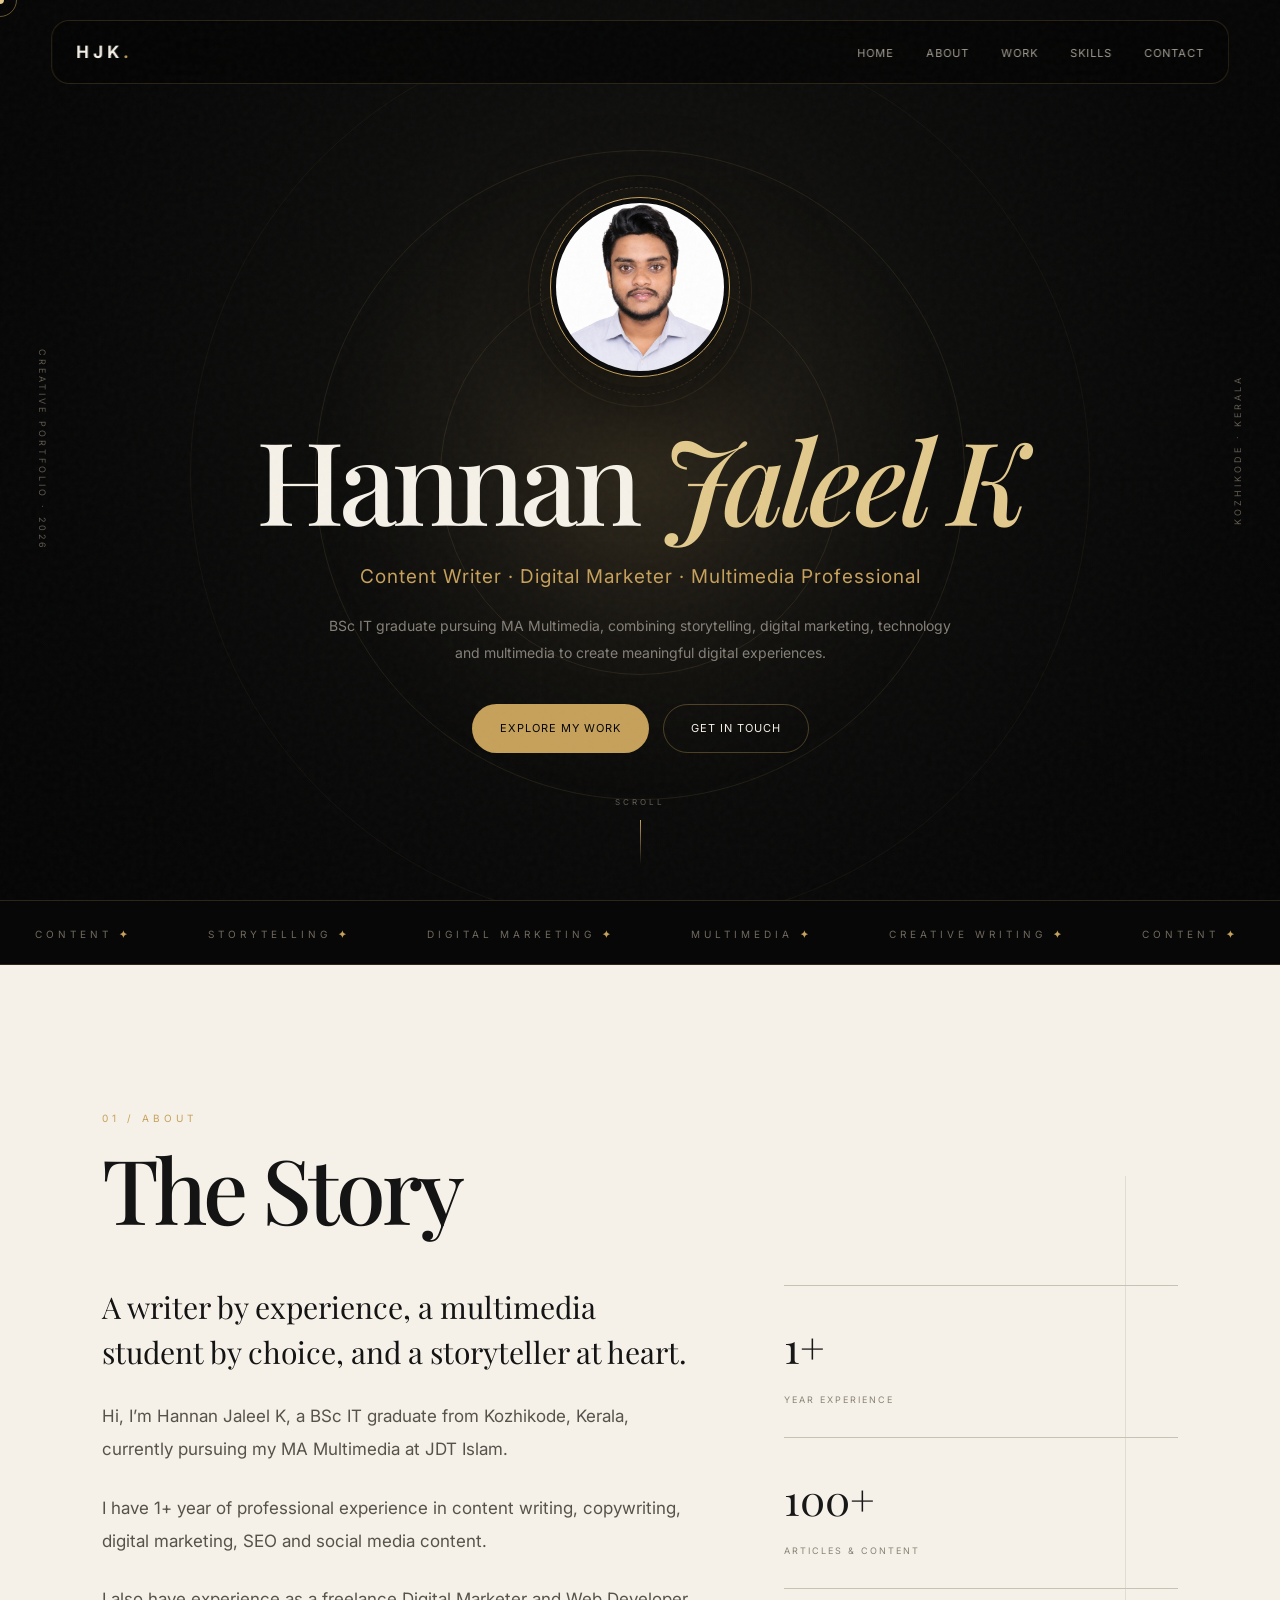
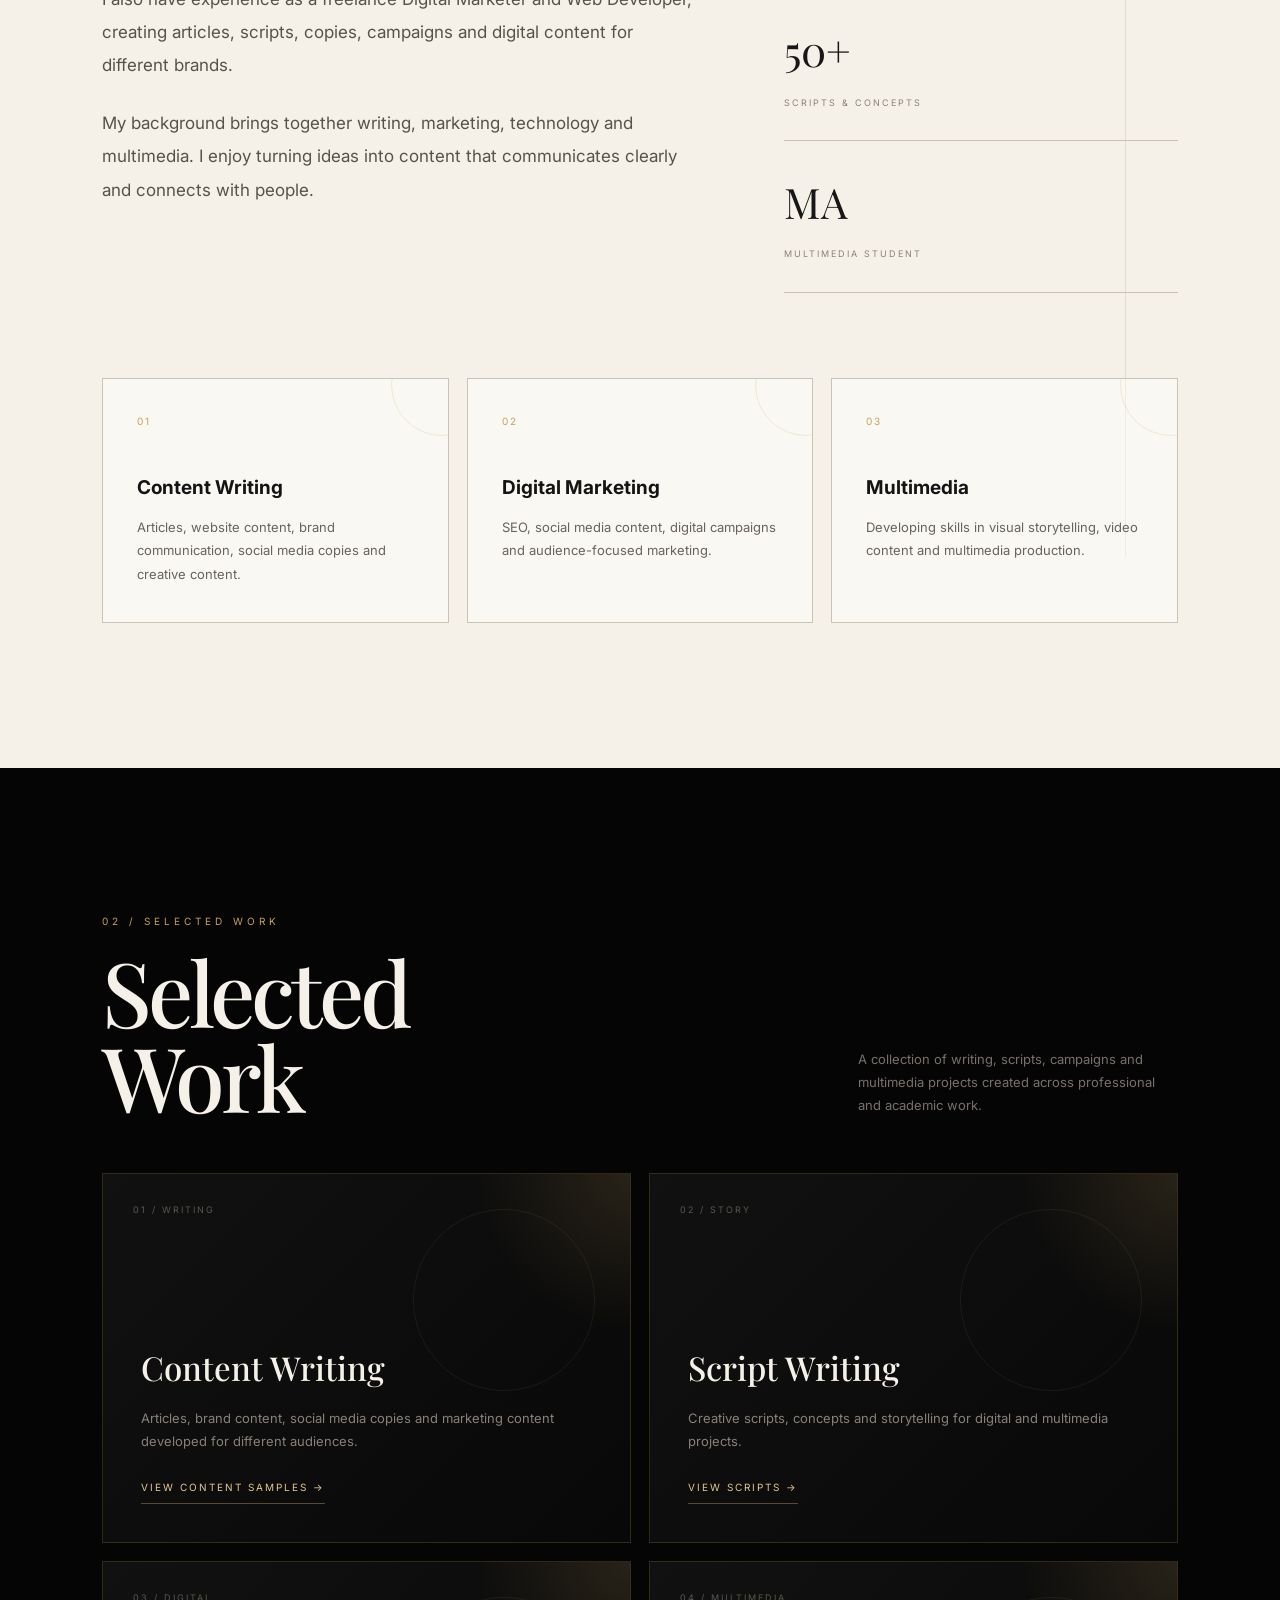
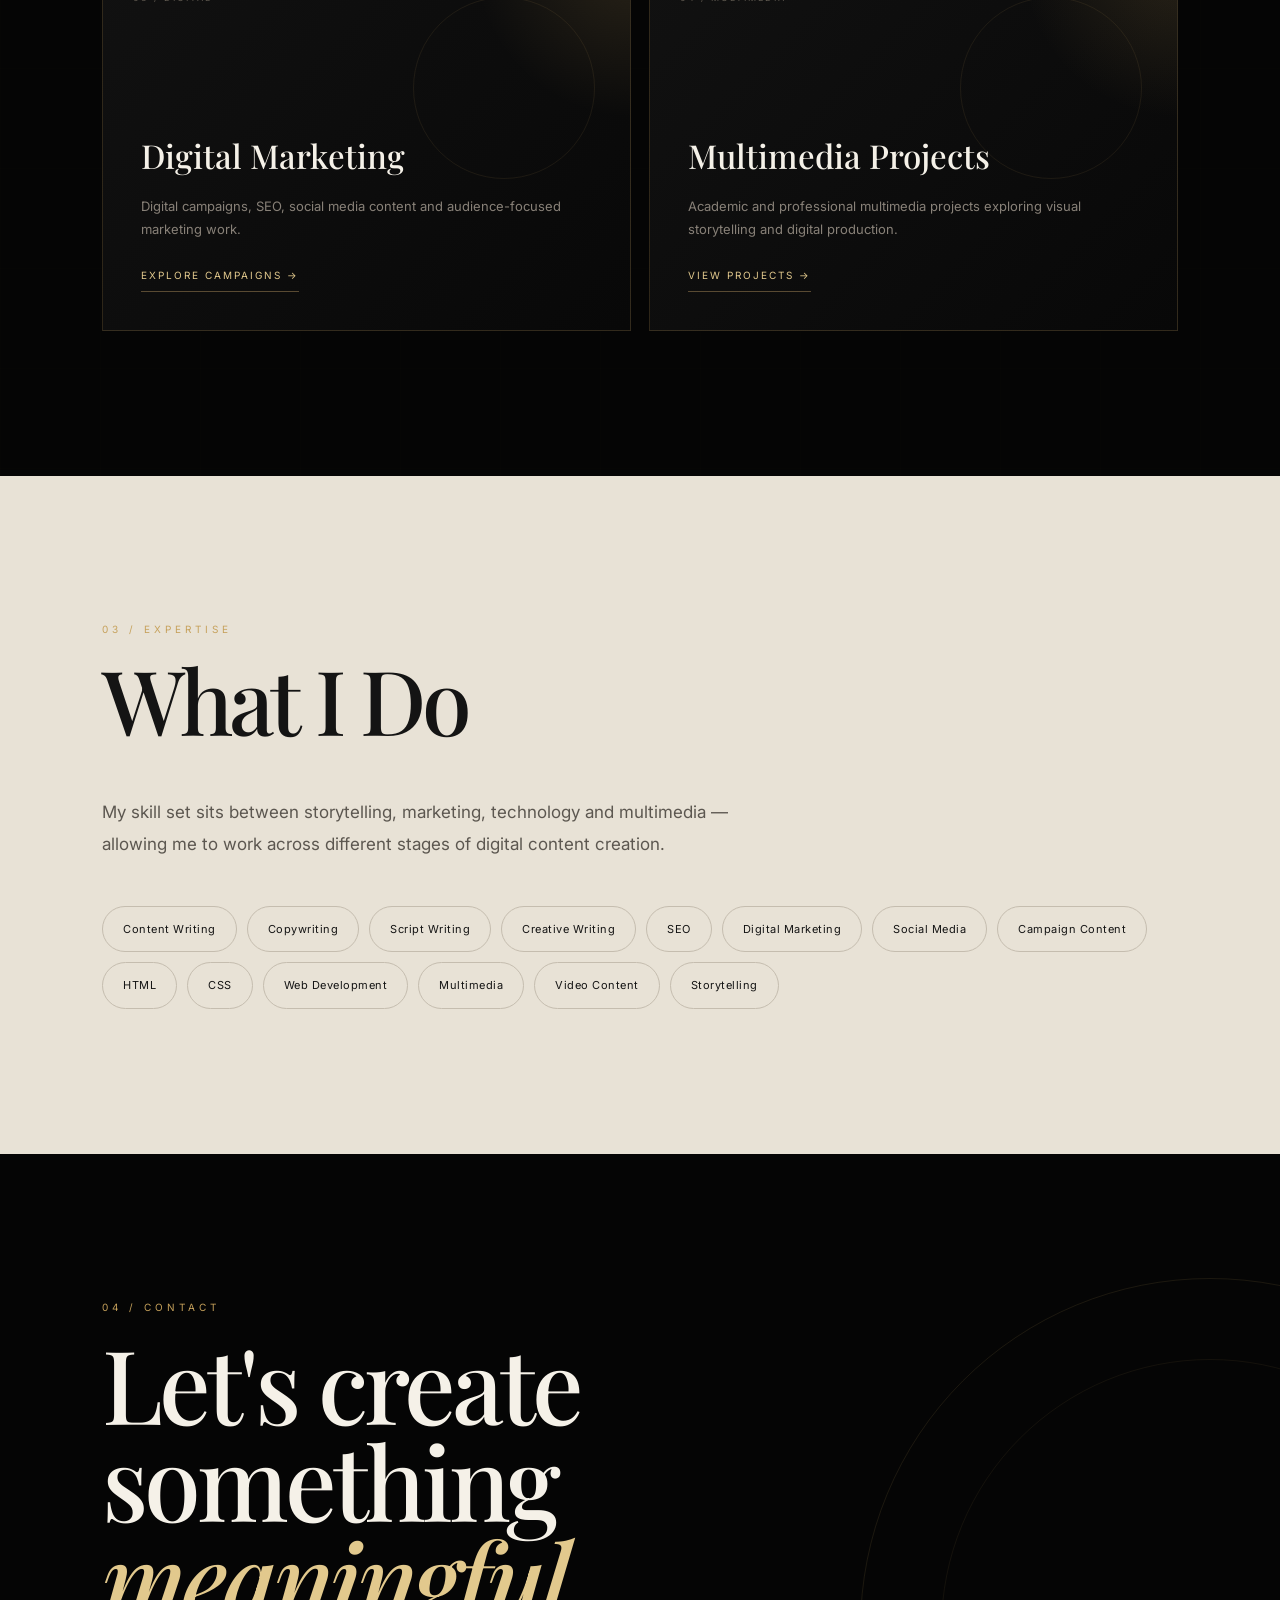
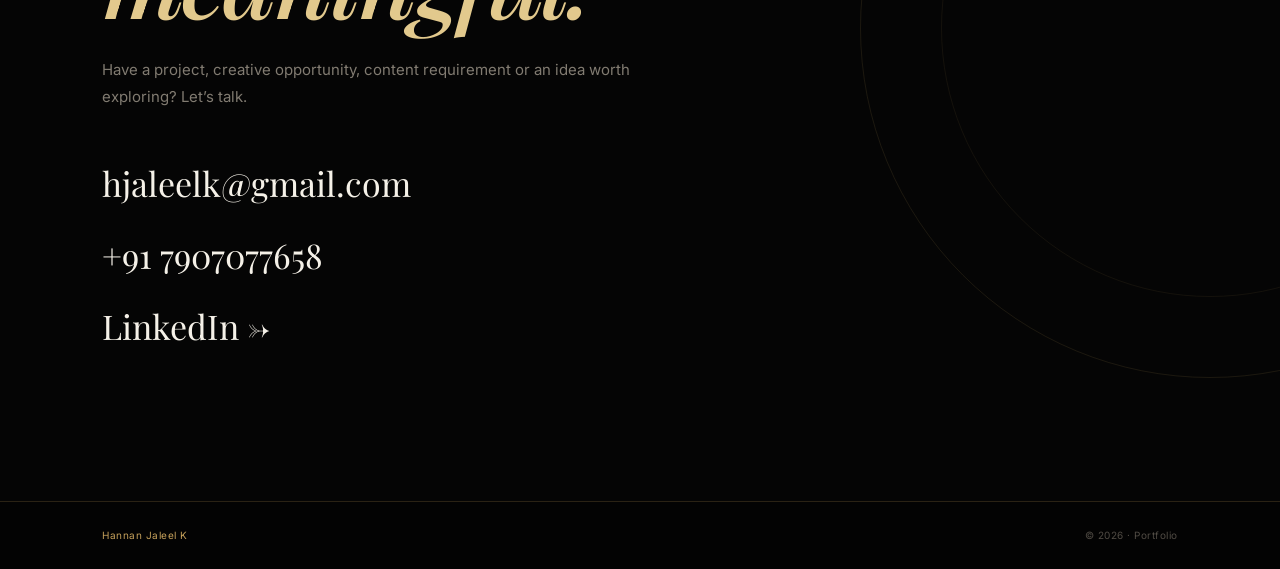
==== index.html.html @ e0fbe1a6 "Initial portfolio website" ====
<!DOCTYPE html>
<html lang="en">

<head>

<meta charset="UTF-8">
<meta name="viewport" content="width=device-width, initial-scale=1.0">

<title>Hannan Jaleel K | Multimedia & Content Professional</title>

<!-- Fonts -->
<link rel="preconnect" href="https://fonts.googleapis.com">
<link rel="preconnect" href="https://fonts.gstatic.com" crossorigin>

<link href="https://fonts.googleapis.com/css2?family=Inter:wght@400;500;600;700&family=Playfair+Display:ital,wght@500;600;700&display=swap" rel="stylesheet">


<style>

/* =========================================================
   DESIGN SYSTEM
========================================================= */

:root {

    --black: #050505;
    --black-2: #090909;
    --black-3: #101010;

    --gold: #C6A15B;
    --gold-light: #E2C98D;
    --gold-dark: #8F713D;

    --ivory: #F5F1E8;
    --ivory-dark: #E8E2D6;

    --text: #D8D3C8;
    --muted: #858078;

    --line: rgba(198,161,91,.20);
    --line-soft: rgba(255,255,255,.08);
}


/* =========================================================
   RESET
========================================================= */

* {

    margin: 0;
    padding: 0;
    box-sizing: border-box;

    scroll-behavior: smooth;
}

html {

    scroll-behavior: smooth;
}

body {

    font-family: "Inter", sans-serif;

    background: var(--black);

    color: var(--ivory);

    overflow-x: hidden;

    line-height: 1.7;
}


/* =========================================================
   SELECTION
========================================================= */

::selection {

    background: var(--gold);

    color: #050505;
}


/* =========================================================
   CUSTOM SCROLLBAR
========================================================= */

::-webkit-scrollbar {

    width: 7px;
}

::-webkit-scrollbar-track {

    background: var(--black);
}

::-webkit-scrollbar-thumb {

    background: var(--gold-dark);

    border-radius: 20px;
}


/* =========================================================
   CINEMATIC GRAIN
========================================================= */

body::after {

    content: "";

    position: fixed;

    inset: 0;

    pointer-events: none;

    z-index: 9998;

    opacity: .028;

    background-image:

    url("data:image/svg+xml,%3Csvg viewBox='0 0 180 180' xmlns='http://www.w3.org/2000/svg'%3E%3Cfilter id='noise'%3E%3CfeTurbulence type='fractalNoise' baseFrequency='.9' numOctaves='4' stitchTiles='stitch'/%3E%3C/filter%3E%3Crect width='100%25' height='100%25' filter='url(%23noise)'/%3E%3C/svg%3E");
}


/* =========================================================
   CUSTOM CURSOR
========================================================= */

.cursor {

    width: 8px;

    height: 8px;

    position: fixed;

    top: 0;

    left: 0;

    border-radius: 50%;

    background: var(--gold-light);

    pointer-events: none;

    z-index: 99999;

    transform: translate(-50%, -50%);

    transition:

        width .25s ease,

        height .25s ease,

        background .25s ease;
}

.cursor-ring {

    width: 34px;

    height: 34px;

    position: fixed;

    top: 0;

    left: 0;

    border: 1px solid rgba(198,161,91,.5);

    border-radius: 50%;

    pointer-events: none;

    z-index: 99998;

    transform: translate(-50%, -50%);

    transition:

        width .3s ease,

        height .3s ease,

        border-color .3s ease;
}


/* =========================================================
   NAVIGATION
========================================================= */

nav {

    position: fixed;

    top: 20px;

    left: 50%;

    transform: translateX(-50%);

    width: min(1180px, 92%);

    height: 64px;

    padding: 0 24px;

    display: flex;

    align-items: center;

    justify-content: space-between;

    background: rgba(5,5,5,.72);

    backdrop-filter: blur(25px);

    border: 1px solid var(--line);

    border-radius: 18px;

    z-index: 1000;

    animation: navReveal 1s cubic-bezier(.16,1,.3,1) both;
}

.logo {

    font-size: 17px;

    font-weight: 700;

    letter-spacing: 4px;

    color: var(--ivory);
}

.logo span {

    color: var(--gold);
}

nav ul {

    display: flex;

    list-style: none;

    gap: 32px;
}

nav a {

    position: relative;

    color: #A39D91;

    text-decoration: none;

    font-size: 11px;

    letter-spacing: 1px;

    text-transform: uppercase;

    transition: .35s ease;
}

nav a::after {

    content: "";

    position: absolute;

    left: 0;

    bottom: -8px;

    width: 0;

    height: 1px;

    background: var(--gold);

    transition: .4s ease;
}

nav a:hover {

    color: var(--ivory);
}

nav a:hover::after {

    width: 100%;
}


/* =========================================================
   HERO
========================================================= */

#home {

    min-height: 100vh;

    position: relative;

    display: flex;

    flex-direction: column;

    align-items: center;

    justify-content: center;

    text-align: center;

    padding: 160px 7% 110px;

    overflow: hidden;

    background:

    radial-gradient(
        circle at 50% 42%,
        #1C1A16 0%,
        #0D0D0C 38%,
        #070707 72%,
        #050505 100%
    );
}


/* =========================================================
   HERO GRID
========================================================= */

.hero-grid {

    position: absolute;

    inset: 0;

    opacity: .12;

    background-image:

        linear-gradient(
            rgba(198,161,91,.12) 1px,
            transparent 1px
        ),

        linear-gradient(
            90deg,
            rgba(198,161,91,.12) 1px,
            transparent 1px
        );

    background-size: 90px 90px;

    mask-image:

        radial-gradient(
            circle at center,
            black 0%,
            transparent 70%
        );

    animation: gridMove 20s linear infinite;
}


/* =========================================================
   HERO GOLD LIGHT
========================================================= */

.hero-light {

    position: absolute;

    width: 650px;

    height: 650px;

    border-radius: 50%;

    background:

        radial-gradient(
            circle,
            rgba(198,161,91,.14),
            rgba(198,161,91,.04) 35%,
            transparent 70%
        );

    filter: blur(20px);

    animation: heroLight 10s ease-in-out infinite alternate;
}


/* =========================================================
   HERO RINGS
========================================================= */

.hero-ring {

    position: absolute;

    border: 1px solid rgba(198,161,91,.12);

    border-radius: 50%;

    pointer-events: none;
}

.hero-ring.one {

    width: 400px;

    height: 400px;

    animation: rotate 30s linear infinite;
}

.hero-ring.two {

    width: 650px;

    height: 650px;

    animation: rotateReverse 45s linear infinite;
}

.hero-ring.three {

    width: 900px;

    height: 900px;

    opacity: .5;

    animation: rotate 60s linear infinite;
}


/* =========================================================
   HERO CORNER TEXT
========================================================= */

.hero-corner {

    position: absolute;

    color: #5F594F;

    font-size: 9px;

    letter-spacing: 3px;

    text-transform: uppercase;

    writing-mode: vertical-rl;
}

.hero-corner.left {

    left: 35px;

    top: 50%;

    transform: translateY(-50%);
}

.hero-corner.right {

    right: 35px;

    top: 50%;

    transform: translateY(-50%) rotate(180deg);
}


/* =========================================================
   PROFILE
========================================================= */

.profile-wrap {

    position: relative;

    z-index: 5;

    animation:

        profileReveal 1.4s

        cubic-bezier(.16,1,.3,1)

        both;
}

.profile-wrap::before {

    content: "";

    position: absolute;

    inset: -22px;

    border: 1px solid rgba(198,161,91,.15);

    border-radius: 50%;

    animation: pulseRing 3s ease-in-out infinite;
}

.profile-wrap::after {

    content: "";

    position: absolute;

    inset: -10px;

    border: 1px dashed rgba(198,161,91,.25);

    border-radius: 50%;

    animation: rotate 18s linear infinite;
}

.profile-pic {

    width: 180px;

    height: 180px;

    object-fit: cover;

    border-radius: 50%;

    padding: 5px;

    border: 1px solid var(--gold);

    background: #0B0B0B;

    box-shadow:

        0 0 0 10px rgba(198,161,91,.025),

        0 30px 100px rgba(0,0,0,.8);

    position: relative;

    z-index: 2;

    transition: .5s ease;
}

.profile-pic:hover {

    transform: scale(1.04);

    box-shadow:

        0 0 0 18px rgba(198,161,91,.035),

        0 35px 110px rgba(0,0,0,.9);
}


/* =========================================================
   HERO CONTENT
========================================================= */

.hero-content {

    position: relative;

    z-index: 5;
}

#home h1 {

    margin-top: 42px;

    font-family: "Playfair Display", serif;

    font-size: clamp(55px, 9vw, 125px);

    font-weight: 500;

    line-height: .9;

    letter-spacing: -5px;

    animation:

        fadeUp 1.2s

        cubic-bezier(.16,1,.3,1)

        .2s

        both;
}

#home h1 em {

    font-style: italic;

    color: var(--gold-light);
}

.hero-title {

    margin-top: 30px;

    color: var(--gold);

    font-size: clamp(14px,2vw,19px);

    letter-spacing: 1px;

    animation:

        fadeUp 1.1s ease .45s both;
}

.hero-description {

    max-width: 650px;

    margin: 20px auto 0;

    color: var(--muted);

    font-size: 14px;

    line-height: 1.9;

    animation:

        fadeUp 1.1s ease .65s both;
}


/* =========================================================
   BUTTONS
========================================================= */

.buttons {

    display: flex;

    justify-content: center;

    gap: 14px;

    margin-top: 38px;

    animation:

        fadeUp 1.1s ease .85s both;
}

.btn {

    position: relative;

    padding: 14px 27px;

    border-radius: 50px;

    border: 1px solid rgba(198,161,91,.35);

    color: var(--ivory);

    text-decoration: none;

    font-size: 11px;

    letter-spacing: 1px;

    text-transform: uppercase;

    overflow: hidden;

    transition: .4s ease;
}

.btn span {

    position: relative;

    z-index: 2;
}

.btn::before {

    content: "";

    position: absolute;

    inset: 0;

    background: var(--gold);

    transform: translateY(105%);

    transition: .45s cubic-bezier(.16,1,.3,1);
}

.btn:hover::before {

    transform: translateY(0);
}

.btn:hover {

    color: #050505;

    transform: translateY(-5px);

    border-color: var(--gold);
}

.btn.primary {

    background: var(--gold);

    color: #050505;
}

.btn.primary::before {

    background: var(--ivory);
}

.btn.primary:hover {

    color: #050505;
}


/* =========================================================
   SCROLL INDICATOR
========================================================= */

.scroll-indicator {

    position: absolute;

    bottom: 35px;

    left: 50%;

    transform: translateX(-50%);

    display: flex;

    flex-direction: column;

    align-items: center;

    gap: 10px;

    color: #625D54;

    font-size: 8px;

    letter-spacing: 3px;

    text-transform: uppercase;

    z-index: 5;
}

.scroll-line {

    width: 1px;

    height: 45px;

    background:

        linear-gradient(
            to bottom,
            var(--gold),
            transparent
        );

    animation: scrollLine 2s ease-in-out infinite;
}


/* =========================================================
   MARQUEE
========================================================= */

.marquee {

    overflow: hidden;

    white-space: nowrap;

    padding: 18px 0;

    background: #070707;

    border-top: 1px solid var(--line);

    border-bottom: 1px solid var(--line);
}

.marquee-track {

    display: inline-block;

    animation: marquee 28s linear infinite;
}

.marquee span {

    margin: 0 35px;

    color: #70695E;

    font-size: 10px;

    letter-spacing: 4px;

    text-transform: uppercase;
}

.marquee strong {

    color: var(--gold);
}


/* =========================================================
   GENERAL SECTIONS
========================================================= */

section {

    padding: 145px 8%;
}

.section-label {

    margin-bottom: 18px;

    color: var(--gold);

    font-size: 10px;

    letter-spacing: 4px;

    text-transform: uppercase;
}

h2 {

    font-family: "Playfair Display", serif;

    font-size: clamp(50px,7vw,90px);

    font-weight: 500;

    line-height: .95;

    letter-spacing: -4px;

    margin-bottom: 55px;
}


/* =========================================================
   ABOUT
========================================================= */

#about {

    position: relative;

    background: var(--ivory);

    color: #141414;

    overflow: hidden;
}


/* decorative line */

#about::before {

    content: "";

    position: absolute;

    width: 1px;

    height: 70%;

    right: 12%;

    top: 15%;

    background: #D0C8BA;

    opacity: .5;
}

.about-layout {

    max-width: 1150px;

    display: grid;

    grid-template-columns: 1.2fr .8fr;

    gap: 90px;
}

.about-content {

    max-width: 760px;
}

.about-content p {

    font-size: 17px;

    line-height: 1.95;

    color: #57524B;

    margin-bottom: 25px;
}

.about-intro {

    font-family: "Playfair Display", serif;

    font-size: 30px !important;

    line-height: 1.5 !important;

    color: #141414 !important;
}


/* =========================================================
   STATS
========================================================= */

.stats {

    border-top: 1px solid #C9C1B4;
}

.stat {

    padding: 26px 0;

    border-bottom: 1px solid #C9C1B4;

    transition: .4s ease;
}

.stat:hover {

    padding-left: 12px;
}

.stat-number {

    display: block;

    font-family: "Playfair Display", serif;

    font-size: 42px;

    color: #171717;
}

.stat-label {

    color: #8A8276;

    font-size: 9px;

    letter-spacing: 2px;

    text-transform: uppercase;
}


/* =========================================================
   EXPERIENCE
========================================================= */

.experience {

    max-width: 1150px;

    display: grid;

    grid-template-columns: repeat(3,1fr);

    gap: 18px;

    margin-top: 85px;
}

.experience-card {

    position: relative;

    padding: 34px;

    min-height: 245px;

    border: 1px solid #CBC3B6;

    background: rgba(255,255,255,.45);

    overflow: hidden;

    transition:

        transform .6s cubic-bezier(.16,1,.3,1),

        box-shadow .5s ease;
}

.experience-card::before {

    content: "";

    position: absolute;

    width: 100px;

    height: 100px;

    border-radius: 50%;

    border: 1px solid rgba(198,161,91,.2);

    right: -45px;

    top: -45px;

    transition: .7s ease;
}

.experience-card:hover::before {

    transform: scale(2);
}

.experience-card:hover {

    transform: translateY(-12px);

    background: #FFFFFF;

    box-shadow: 0 30px 70px rgba(0,0,0,.10);
}

.experience-card span {

    display: block;

    margin-bottom: 42px;

    color: var(--gold);

    font-size: 10px;

    letter-spacing: 2px;
}

.experience-card h3 {

    margin-bottom: 12px;

    font-size: 19px;
}

.experience-card p {

    color: #69635B;

    font-size: 13px;

    line-height: 1.8;
}


/* =========================================================
   WORK
========================================================= */

#work {

    background: var(--black);

    position: relative;

    overflow: hidden;
}


/* WORK BACKGROUND GRID */

#work::before {

    content: "";

    position: absolute;

    inset: 0;

    opacity: .08;

    background-image:

        linear-gradient(
            rgba(198,161,91,.1) 1px,
            transparent 1px
        ),

        linear-gradient(
            90deg,
            rgba(198,161,91,.1) 1px,
            transparent 1px
        );

    background-size: 100px 100px;

    pointer-events: none;
}

.work-header {

    max-width: 1150px;

    display: flex;

    justify-content: space-between;

    align-items: end;

    position: relative;
}

.work-note {

    max-width: 320px;

    margin-bottom: 55px;

    color: #777169;

    font-size: 13px;

    line-height: 1.8;
}

.work-grid {

    max-width: 1150px;

    display: grid;

    grid-template-columns: repeat(2,1fr);

    gap: 18px;

    position: relative;
}


/* =========================================================
   WORK CARD
========================================================= */

.work-card {

    position: relative;

    min-height: 370px;

    padding: 38px;

    display: flex;

    flex-direction: column;

    justify-content: flex-end;

    overflow: hidden;

    border: 1px solid var(--line);

    background:

        linear-gradient(
            135deg,
            #111111,
            #080808
        );

    transition:

        transform .6s cubic-bezier(.16,1,.3,1),

        border-color .4s ease;
}


/* CARD LIGHT */

.work-card::before {

    content: "";

    position: absolute;

    width: 350px;

    height: 350px;

    top: -180px;

    right: -180px;

    border-radius: 50%;

    background:

        radial-gradient(
            circle,
            rgba(198,161,91,.16),
            transparent 65%
        );

    transition: .8s ease;
}


/* CARD RING */

.work-card::after {

    content: "";

    position: absolute;

    width: 180px;

    height: 180px;

    top: 35px;

    right: 35px;

    border-radius: 50%;

    border: 1px solid rgba(198,161,91,.10);

    transition: .8s ease;
}

.work-card:hover::before {

    transform: scale(1.5);
}

.work-card:hover::after {

    transform: scale(1.4);

    border-color: rgba(198,161,91,.3);
}

.work-card:hover {

    transform: translateY(-12px);

    border-color: rgba(198,161,91,.5);
}

.work-number {

    position: absolute;

    top: 28px;

    left: 30px;

    color: #5D574E;

    font-size: 9px;

    letter-spacing: 2px;
}

.work-card h3 {

    position: relative;

    z-index: 3;

    font-family: "Playfair Display", serif;

    font-size: 33px;

    font-weight: 500;

    margin-bottom: 12px;
}

.work-card p {

    position: relative;

    z-index: 3;

    max-width: 450px;

    color: #888178;

    font-size: 13px;

    line-height: 1.8;

    margin-bottom: 25px;
}

.work-card a {

    position: relative;

    z-index: 3;

    width: fit-content;

    color: var(--gold-light);

    text-decoration: none;

    font-size: 10px;

    letter-spacing: 2px;

    text-transform: uppercase;

    padding-bottom: 7px;

    border-bottom: 1px solid #594A32;

    transition: .35s ease;
}

.work-card a:hover {

    color: white;

    padding-left: 8px;

    border-color: var(--gold);
}


/* =========================================================
   SKILLS
========================================================= */

#skills {

    background: var(--ivory-dark);

    color: #141414;
}

.skills-wrapper {

    max-width: 1100px;
}

.skills-intro {

    max-width: 680px;

    color: #5C5750;

    font-size: 17px;

    line-height: 1.9;

    margin-bottom: 45px;
}

.skills-container {

    display: flex;

    flex-wrap: wrap;

    gap: 10px;
}

.skill {

    padding: 13px 20px;

    border: 1px solid #C5BDAF;

    border-radius: 50px;

    font-size: 11px;

    letter-spacing: .5px;

    transition:

        transform .35s ease,

        background .35s ease,

        color .35s ease;
}

.skill:hover {

    background: #151515;

    color: var(--gold-light);

    border-color: #151515;

    transform: translateY(-5px);
}


/* =========================================================
   CONTACT
========================================================= */

#contact {

    min-height: 90vh;

    display: flex;

    align-items: center;

    position: relative;

    overflow: hidden;

    background: var(--black);
}


/* GIANT RING */

.contact-ring {

    position: absolute;

    width: 700px;

    height: 700px;

    right: -280px;

    top: 50%;

    transform: translateY(-50%);

    border: 1px solid rgba(198,161,91,.12);

    border-radius: 50%;

    animation: rotate 35s linear infinite;
}

.contact-ring::before {

    content: "";

    position: absolute;

    inset: 80px;

    border: 1px solid rgba(198,161,91,.08);

    border-radius: 50%;
}

.contact-content {

    position: relative;

    z-index: 3;

    max-width: 1100px;
}

.contact-heading {

    max-width: 950px;
}

.contact-heading h2 {

    font-size: clamp(55px,8vw,110px);

    margin-bottom: 30px;
}

.contact-heading em {

    color: var(--gold-light);

    font-style: italic;
}

.contact-text {

    max-width: 600px;

    color: #817B71;

    font-size: 15px;

    line-height: 1.8;

    margin-bottom: 45px;
}

.contact-links {

    display: flex;

    flex-direction: column;

    gap: 14px;
}

.contact-links a {

    width: fit-content;

    color: var(--ivory);

    text-decoration: none;

    font-family: "Playfair Display", serif;

    font-size: clamp(23px,3vw,34px);

    transition: .4s ease;
}

.contact-links a:hover {

    color: var(--gold);

    transform: translateX(12px);
}


/* =========================================================
   FOOTER
========================================================= */

footer {

    padding: 25px 8%;

    display: flex;

    justify-content: space-between;

    background: #030303;

    border-top: 1px solid var(--line);

    color: #514C45;

    font-size: 10px;

    letter-spacing: .5px;
}

.footer-name {

    color: var(--gold);
}


/* =========================================================
   SCROLL REVEAL
========================================================= */

.reveal {

    opacity: 0;

    transform: translateY(55px);

    transition:

        opacity 1s ease,

        transform 1s cubic-bezier(.16,1,.3,1);
}

.reveal.active {

    opacity: 1;

    transform: translateY(0);
}


/* =========================================================
   ANIMATION DELAYS
========================================================= */

.experience-card:nth-child(2) {

    transition-delay: .1s;
}

.experience-card:nth-child(3) {

    transition-delay: .2s;
}

.work-card:nth-child(2) {

    transition-delay: .1s;
}

.work-card:nth-child(3) {

    transition-delay: .2s;
}

.work-card:nth-child(4) {

    transition-delay: .3s;
}


/* =========================================================
   KEYFRAMES
========================================================= */

@keyframes fadeUp {

    from {

        opacity: 0;

        transform: translateY(50px);
    }

    to {

        opacity: 1;

        transform: translateY(0);
    }
}


@keyframes profileReveal {

    from {

        opacity: 0;

        transform: scale(.55) rotate(-10deg);
    }

    to {

        opacity: 1;

        transform: scale(1) rotate(0);
    }
}


@keyframes navReveal {

    from {

        opacity: 0;

        transform: translate(-50%,-35px);
    }

    to {

        opacity: 1;

        transform: translate(-50%,0);
    }
}


@keyframes heroLight {

    0% {

        transform: translate(-100px,-40px) scale(.8);
    }

    100% {

        transform: translate(100px,50px) scale(1.15);
    }
}


@keyframes float {

    0%,100% {

        transform: translateY(0);
    }

    50% {

        transform: translateY(-30px);
    }
}


@keyframes rotate {

    from {

        transform: rotate(0deg);
    }

    to {

        transform: rotate(360deg);
    }
}


@keyframes rotateReverse {

    from {

        transform: rotate(360deg);
    }

    to {

        transform: rotate(0deg);
    }
}


@keyframes pulseRing {

    0%,100% {

        transform: scale(1);

        opacity: .5;
    }

    50% {

        transform: scale(1.08);

        opacity: 1;
    }
}


@keyframes gridMove {

    from {

        transform: translate(0,0);
    }

    to {

        transform: translate(90px,90px);
    }
}


@keyframes scrollLine {

    0% {

        transform: scaleY(0);

        transform-origin: top;
    }

    50% {

        transform: scaleY(1);

        transform-origin: top;
    }

    51% {

        transform-origin: bottom;
    }

    100% {

        transform: scaleY(0);

        transform-origin: bottom;
    }
}


@keyframes marquee {

    from {

        transform: translateX(0);
    }

    to {

        transform: translateX(-50%);
    }
}


/* =========================================================
   MOBILE
========================================================= */

@media (max-width: 800px) {

    nav {

        top: 10px;

        width: 94%;

        height: 58px;

        padding: 0 15px;

        border-radius: 14px;
    }

    nav ul {

        gap: 12px;
    }

    nav a {

        font-size: 8px;

        letter-spacing: .5px;
    }

    .logo {

        font-size: 13px;

        letter-spacing: 2px;
    }


    section {

        padding: 105px 6%;
    }


    #home {

        padding: 140px 6% 110px;
    }


    .profile-pic {

        width: 145px;

        height: 145px;
    }


    .hero-ring.one {

        width: 280px;

        height: 280px;
    }

    .hero-ring.two {

        width: 450px;

        height: 450px;
    }

    .hero-ring.three {

        width: 620px;

        height: 620px;
    }


    #home h1 {

        font-size: clamp(48px,14vw,76px);

        letter-spacing: -3px;
    }


    .hero-title {

        font-size: 13px;
    }


    .hero-description {

        font-size: 13px;
    }


    .buttons {

        flex-direction: column;

        width: 100%;

        max-width: 280px;
    }


    .btn {

        text-align: center;
    }


    .hero-corner {

        display: none;
    }


    .about-layout {

        grid-template-columns: 1fr;

        gap: 55px;
    }


    .about-intro {

        font-size: 25px !important;
    }


    .about-content p {

        font-size: 15px;
    }


    #about::before {

        display: none;
    }


    .experience {

        grid-template-columns: 1fr;

        margin-top: 60px;
    }


    .work-header {

        display: block;
    }


    .work-note {

        margin-top: -25px;

        margin-bottom: 45px;
    }


    .work-grid {

        grid-template-columns: 1fr;
    }


    .work-card {

        min-height: 310px;
    }


    .contact-heading h2 {

        font-size: 55px;
    }


    .contact-ring {

        width: 500px;

        height: 500px;

        right: -300px;
    }


    footer {

        flex-direction: column;

        gap: 8px;

        text-align: center;
    }


    .cursor,
    .cursor-ring {

        display: none;
    }

}


/* =========================================================
   REDUCED MOTION
========================================================= */

@media (prefers-reduced-motion: reduce) {

    *,
    *::before,
    *::after {

        animation-duration: .01ms !important;

        animation-iteration-count: 1 !important;

        transition-duration: .01ms !important;

        scroll-behavior: auto !important;
    }

}

</style>

</head>


<body>


<!-- =====================================================
     CUSTOM CURSOR
===================================================== -->

<div class="cursor"></div>
<div class="cursor-ring"></div>


<!-- =====================================================
     NAVIGATION
===================================================== -->

<nav>

    <div class="logo">
        HJK<span>.</span>
    </div>

    <ul>

        <li>
            <a href="#home">Home</a>
        </li>

        <li>
            <a href="#about">About</a>
        </li>

        <li>
            <a href="#work">Work</a>
        </li>

        <li>
            <a href="#skills">Skills</a>
        </li>

        <li>
            <a href="#contact">Contact</a>
        </li>

    </ul>

</nav>


<!-- =====================================================
     HERO
===================================================== -->

<section id="home">


    <div class="hero-grid"></div>

    <div class="hero-light"></div>


    <div class="hero-ring one"></div>

    <div class="hero-ring two"></div>

    <div class="hero-ring three"></div>


    <div class="hero-corner left">
        Creative Portfolio · 2026
    </div>

    <div class="hero-corner right">
        Kozhikode · Kerala
    </div>


    <div class="profile-wrap">

        <img
            src="Profile pic.jpeg"
            alt="Hannan Jaleel K"
            class="profile-pic"
        >

    </div>


    <div class="hero-content">

        <h1>
            Hannan <em>Jaleel K</em>
        </h1>


        <p class="hero-title">

            Content Writer · Digital Marketer · Multimedia Professional

        </p>


        <p class="hero-description">

            BSc IT graduate pursuing MA Multimedia, combining storytelling,
            digital marketing, technology and multimedia to create
            meaningful digital experiences.

        </p>


        <div class="buttons">

            <a href="#work" class="btn primary">

                <span>
                    Explore My Work
                </span>

            </a>


            <a href="#contact" class="btn">

                <span>
                    Get In Touch
                </span>

            </a>

        </div>

    </div>


    <div class="scroll-indicator">

        Scroll

        <div class="scroll-line"></div>

    </div>

</section>


<!-- =====================================================
     MARQUEE
===================================================== -->

<div class="marquee">

    <div class="marquee-track">

        <span>
            Content <strong>✦</strong>
        </span>

        <span>
            Storytelling <strong>✦</strong>
        </span>

        <span>
            Digital Marketing <strong>✦</strong>
        </span>

        <span>
            Multimedia <strong>✦</strong>
        </span>

        <span>
            Creative Writing <strong>✦</strong>
        </span>

        <span>
            Content <strong>✦</strong>
        </span>

        <span>
            Storytelling <strong>✦</strong>
        </span>

        <span>
            Digital Marketing <strong>✦</strong>
        </span>

        <span>
            Multimedia <strong>✦</strong>
        </span>

    </div>

</div>


<!-- =====================================================
     ABOUT
===================================================== -->

<section id="about">

    <div class="section-label reveal">
        01 / About
    </div>


    <h2 class="reveal">
        The Story
    </h2>


    <div class="about-layout">


        <div class="about-content">


            <p class="about-intro reveal">

                A writer by experience,
                a multimedia student by choice,
                and a storyteller at heart.

            </p>


            <p class="reveal">

                Hi, I’m Hannan Jaleel K, a BSc IT graduate from Kozhikode,
                Kerala, currently pursuing my MA Multimedia at JDT Islam.

            </p>


            <p class="reveal">

                I have 1+ year of professional experience in content
                writing, copywriting, digital marketing, SEO and social
                media content.

            </p>


            <p class="reveal">

                I also have experience as a freelance Digital Marketer
                and Web Developer, creating articles, scripts, copies,
                campaigns and digital content for different brands.

            </p>


            <p class="reveal">

                My background brings together writing, marketing,
                technology and multimedia. I enjoy turning ideas into
                content that communicates clearly and connects with people.

            </p>

        </div>


        <div class="stats reveal">


            <div class="stat">

                <span class="stat-number">
                    1+
                </span>

                <span class="stat-label">
                    Year Experience
                </span>

            </div>


            <div class="stat">

                <span class="stat-number">
                    100+
                </span>

                <span class="stat-label">
                    Articles & Content
                </span>

            </div>


            <div class="stat">

                <span class="stat-number">
                    50+
                </span>

                <span class="stat-label">
                    Scripts & Concepts
                </span>

            </div>


            <div class="stat">

                <span class="stat-number">
                    MA
                </span>

                <span class="stat-label">
                    Multimedia Student
                </span>

            </div>


        </div>

    </div>


    <!-- EXPERIENCE -->

    <div class="experience">


        <div class="experience-card reveal">

            <span>
                01
            </span>

            <h3>
                Content Writing
            </h3>

            <p>

                Articles, website content, brand communication,
                social media copies and creative content.

            </p>

        </div>


        <div class="experience-card reveal">

            <span>
                02
            </span>

            <h3>
                Digital Marketing
            </h3>

            <p>

                SEO, social media content, digital campaigns
                and audience-focused marketing.

            </p>

        </div>


        <div class="experience-card reveal">

            <span>
                03
            </span>

            <h3>
                Multimedia
            </h3>

            <p>

                Developing skills in visual storytelling,
                video content and multimedia production.

            </p>

        </div>


    </div>

</section>


<!-- =====================================================
     WORK
===================================================== -->

<section id="work">


    <div class="section-label reveal">
        02 / Selected Work
    </div>


    <div class="work-header">


        <h2 class="reveal">

            Selected<br>
            Work

        </h2>


        <p class="work-note reveal">

            A collection of writing, scripts, campaigns
            and multimedia projects created across
            professional and academic work.

        </p>


    </div>


    <div class="work-grid">


        <!-- CONTENT -->

        <div class="work-card reveal">

            <span class="work-number">
                01 / WRITING
            </span>


            <h3>
                Content Writing
            </h3>


            <p>

                Articles, brand content, social media copies
                and marketing content developed for different
                audiences.

            </p>


            <a
                href="C:\Users\user\OneDrive\Desktop\portfolio\Talrop\Talrop@Trivandrum District-Vlog.pdf"
                target="_blank"
            >

                View Content Samples →

            </a>

        </div>


        <!-- SCRIPTS -->

        <div class="work-card reveal">

            <span class="work-number">
                02 / STORY
            </span>


            <h3>
                Script Writing
            </h3>


            <p>

                Creative scripts, concepts and storytelling
                for digital and multimedia projects.

            </p>


            <a
                href="C:\Users\user\OneDrive\Desktop\portfolio\Talrop\Reel Script .pdf"
                target="_blank"
            >

                View Scripts →

            </a>

        </div>


        <!-- DIGITAL -->

        <div class="work-card reveal">

            <span class="work-number">
                03 / DIGITAL
            </span>


            <h3>
                Digital Marketing
            </h3>


            <p>

                Digital campaigns, SEO, social media content
                and audience-focused marketing work.

            </p>


            <a
                href="C:\Users\user\OneDrive\Desktop\portfolio\Talrop\Digital marketing campaigns script .pdf"
                target="_blank"
            >

                Explore Campaigns →

            </a>

        </div>


        <!-- MULTIMEDIA -->

        <div class="work-card reveal">

            <span class="work-number">
                04 / MULTIMEDIA
            </span>


            <h3>
                Multimedia Projects
            </h3>


            <p>

                Academic and professional multimedia projects
                exploring visual storytelling and digital production.

            </p>


            <a
                href="C:\Users\user\OneDrive\Desktop\portfolio\Talrop\Vlog.PDF"
                target="_blank"
            >

                View Projects →

            </a>

        </div>


    </div>

</section>


<!-- =====================================================
     SKILLS
===================================================== -->

<section id="skills">


    <div class="section-label reveal">
        03 / Expertise
    </div>


    <h2 class="reveal">
        What I Do
    </h2>


    <div class="skills-wrapper">


        <p class="skills-intro reveal">

            My skill set sits between storytelling,
            marketing, technology and multimedia —
            allowing me to work across different stages
            of digital content creation.

        </p>


        <div class="skills-container">


            <div class="skill reveal">
                Content Writing
            </div>

            <div class="skill reveal">
                Copywriting
            </div>

            <div class="skill reveal">
                Script Writing
            </div>

            <div class="skill reveal">
                Creative Writing
            </div>

            <div class="skill reveal">
                SEO
            </div>

            <div class="skill reveal">
                Digital Marketing
            </div>

            <div class="skill reveal">
                Social Media
            </div>

            <div class="skill reveal">
                Campaign Content
            </div>

            <div class="skill reveal">
                HTML
            </div>

            <div class="skill reveal">
                CSS
            </div>

            <div class="skill reveal">
                Web Development
            </div>

            <div class="skill reveal">
                Multimedia
            </div>

            <div class="skill reveal">
                Video Content
            </div>

            <div class="skill reveal">
                Storytelling
            </div>


        </div>

    </div>

</section>


<!-- =====================================================
     CONTACT
===================================================== -->

<section id="contact">


    <div class="contact-ring"></div>


    <div class="contact-content">


        <div class="section-label reveal">
            04 / Contact
        </div>


        <div class="contact-heading">


            <h2 class="reveal">

                Let's create<br>

                something

                <em>
                    meaningful.
                </em>

            </h2>


        </div>


        <p class="contact-text reveal">

            Have a project, creative opportunity,
            content requirement or an idea worth exploring?
            Let’s talk.

        </p>


        <div class="contact-links">


            <a
                href="mailto:hjaleelk@gmail.com"
                class="reveal"
            >

                hjaleelk@gmail.com

            </a>


            <a
                href="tel:+917907077658"
                class="reveal"
            >

                +91 7907077658

            </a>


            <a
                href="https://www.linkedin.com/in/hannanjaleelk"
                target="_blank"
                class="reveal"
            >

                LinkedIn →

            </a>


        </div>

    </div>

</section>


<!-- =====================================================
     FOOTER
===================================================== -->

<footer>

    <span class="footer-name">
        Hannan Jaleel K
    </span>

    <span>
        © 2026 · Portfolio
    </span>

</footer>


<!-- =====================================================
     JAVASCRIPT
===================================================== -->

<script>


/* =========================================================
   SCROLL REVEAL
========================================================= */

const reveals = document.querySelectorAll(".reveal");

const observer = new IntersectionObserver(

    (entries) => {

        entries.forEach((entry) => {

            if (entry.isIntersecting) {

                entry.target.classList.add("active");

            }

        });

    },

    {
        threshold: 0.12
    }

);


reveals.forEach((element) => {

    observer.observe(element);

});


/* =========================================================
   CUSTOM CURSOR
========================================================= */

const cursor =
    document.querySelector(".cursor");

const ring =
    document.querySelector(".cursor-ring");


let mouseX = 0;
let mouseY = 0;

let ringX = 0;
let ringY = 0;


document.addEventListener("mousemove", (event) => {

    mouseX = event.clientX;

    mouseY = event.clientY;


    cursor.style.left =
        mouseX + "px";

    cursor.style.top =
        mouseY + "px";

});


/* smooth ring movement */

function animateCursor() {

    ringX +=
        (mouseX - ringX) * 0.12;

    ringY +=
        (mouseY - ringY) * 0.12;


    ring.style.left =
        ringX + "px";

    ring.style.top =
        ringY + "px";


    requestAnimationFrame(
        animateCursor
    );

}

animateCursor();


/* =========================================================
   CURSOR INTERACTION
========================================================= */

const interactive =
    document.querySelectorAll(
        "a, .work-card, .experience-card, .skill"
    );


interactive.forEach((element) => {


    element.addEventListener(
        "mouseenter",
        () => {

            cursor.style.width = "18px";

            cursor.style.height = "18px";

            ring.style.width = "55px";

            ring.style.height = "55px";

            ring.style.borderColor =
                "rgba(198,161,91,.8)";

        }
    );


    element.addEventListener(
        "mouseleave",
        () => {

            cursor.style.width = "8px";

            cursor.style.height = "8px";

            ring.style.width = "34px";

            ring.style.height = "34px";

            ring.style.borderColor =
                "rgba(198,161,91,.5)";

        }
    );

});


/* =========================================================
   HERO PARALLAX
========================================================= */

const hero =
    document.querySelector("#home");

const heroLight =
    document.querySelector(".hero-light");


document.addEventListener("mousemove", (event) => {


    if (window.innerWidth <= 800) {

        return;

    }


    const x =
        (event.clientX /
        window.innerWidth - .5);


    const y =
        (event.clientY /
        window.innerHeight - .5);


    heroLight.style.transform =

        `translate(${x * 80}px, ${y * 50}px)`;


});


/* =========================================================
   MAGNETIC BUTTONS
========================================================= */

const buttons =
    document.querySelectorAll(".btn");


buttons.forEach((button) => {


    button.addEventListener(
        "mousemove",
        (event) => {


            if (window.innerWidth <= 800) {

                return;

            }


            const rect =
                button.getBoundingClientRect();


            const x =
                event.clientX -
                rect.left -
                rect.width / 2;


            const y =
                event.clientY -
                rect.top -
                rect.height / 2;


            button.style.transform =

                `translate(${x * .15}px,
                ${y * .15}px)`;


        }
    );


    button.addEventListener(
        "mouseleave",
        () => {

            button.style.transform =
                "translate(0,0)";

        }
    );

});


/* =========================================================
   CARD TILT
========================================================= */

const cards =
    document.querySelectorAll(".work-card");


cards.forEach((card) => {


    card.addEventListener(
        "mousemove",
        (event) => {


            if (window.innerWidth <= 800) {

                return;

            }


            const rect =
                card.getBoundingClientRect();


            const x =
                event.clientX -
                rect.left;


            const y =
                event.clientY -
                rect.top;


            const rotateX =
                ((y - rect.height / 2)
                / rect.height) * -3;


            const rotateY =
                ((x - rect.width / 2)
                / rect.width) * 3;


            card.style.transform =

                `perspective(1000px)
                translateY(-10px)
                rotateX(${rotateX}deg)
                rotateY(${rotateY}deg)`;

        }
    );


    card.addEventListener(
        "mouseleave",
        () => {

            card.style.transform =
                "";

        }
    );

});


</script>


</body>

</html>
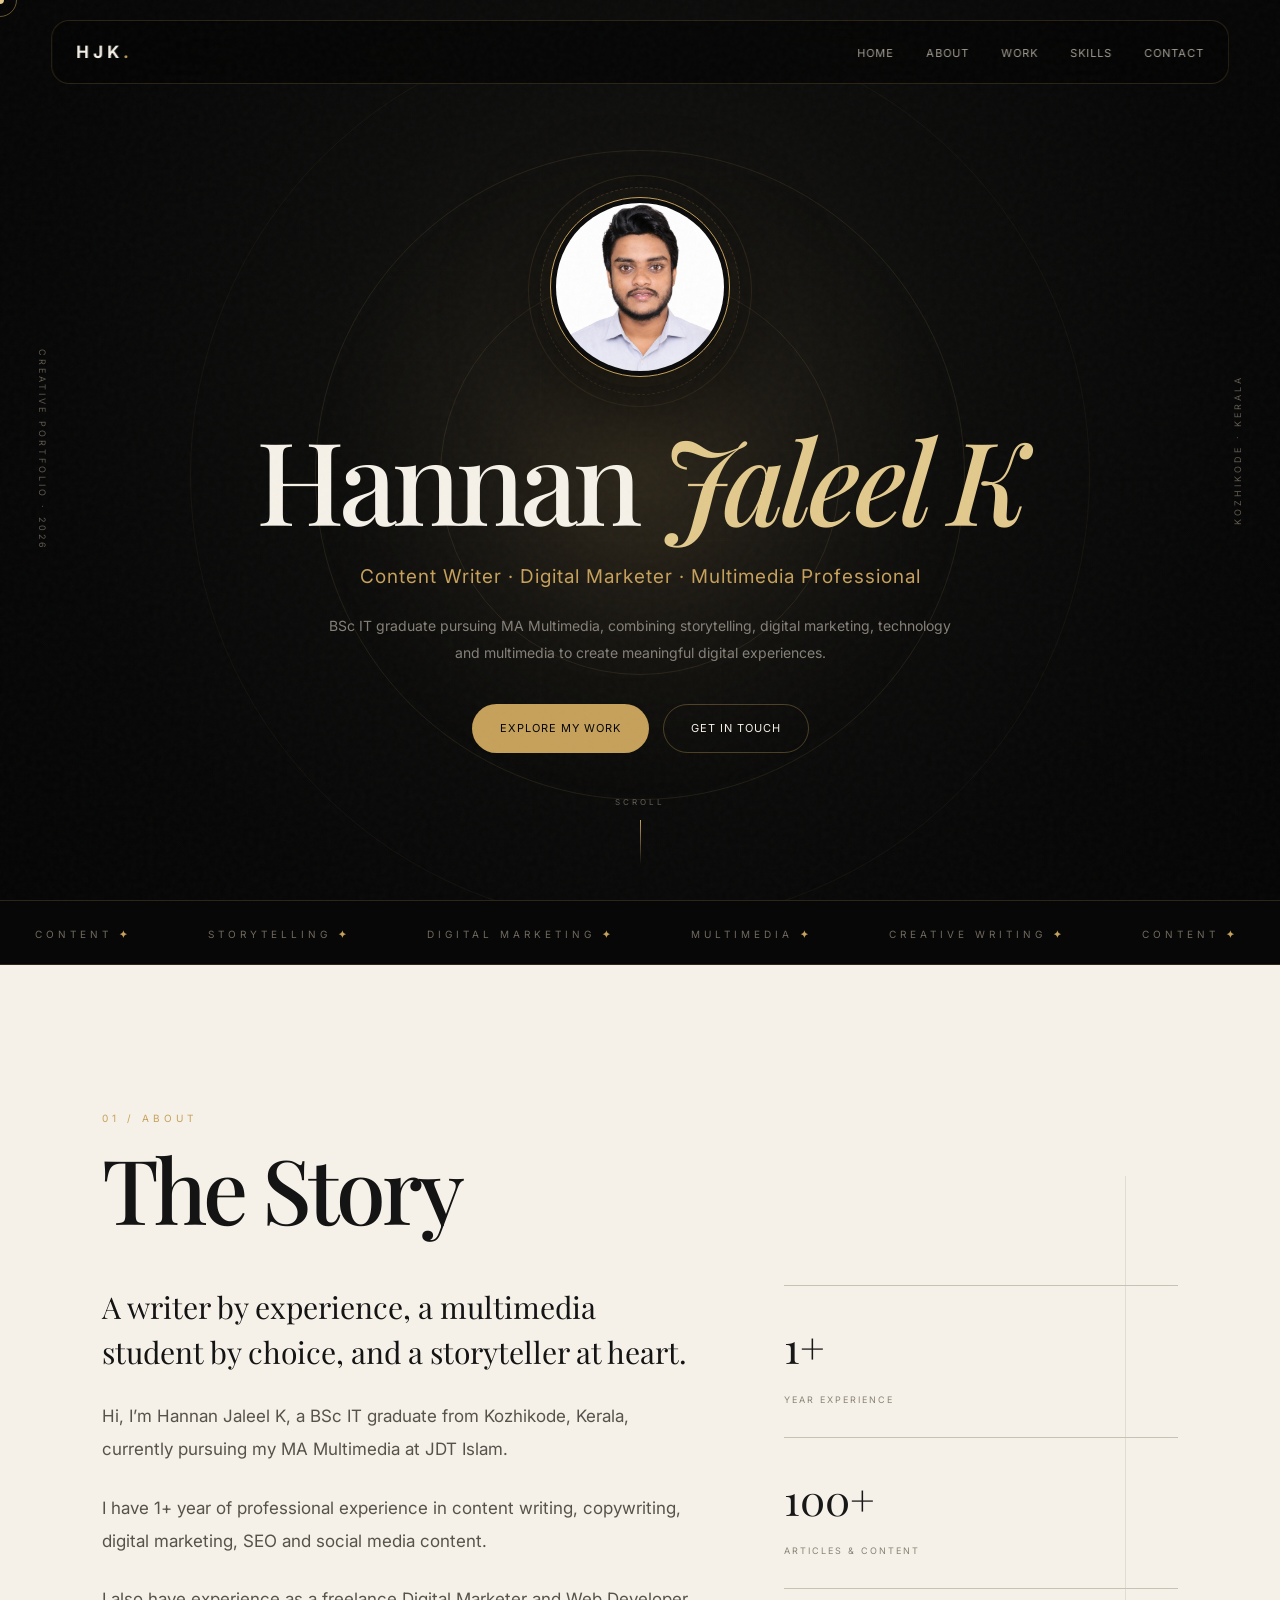
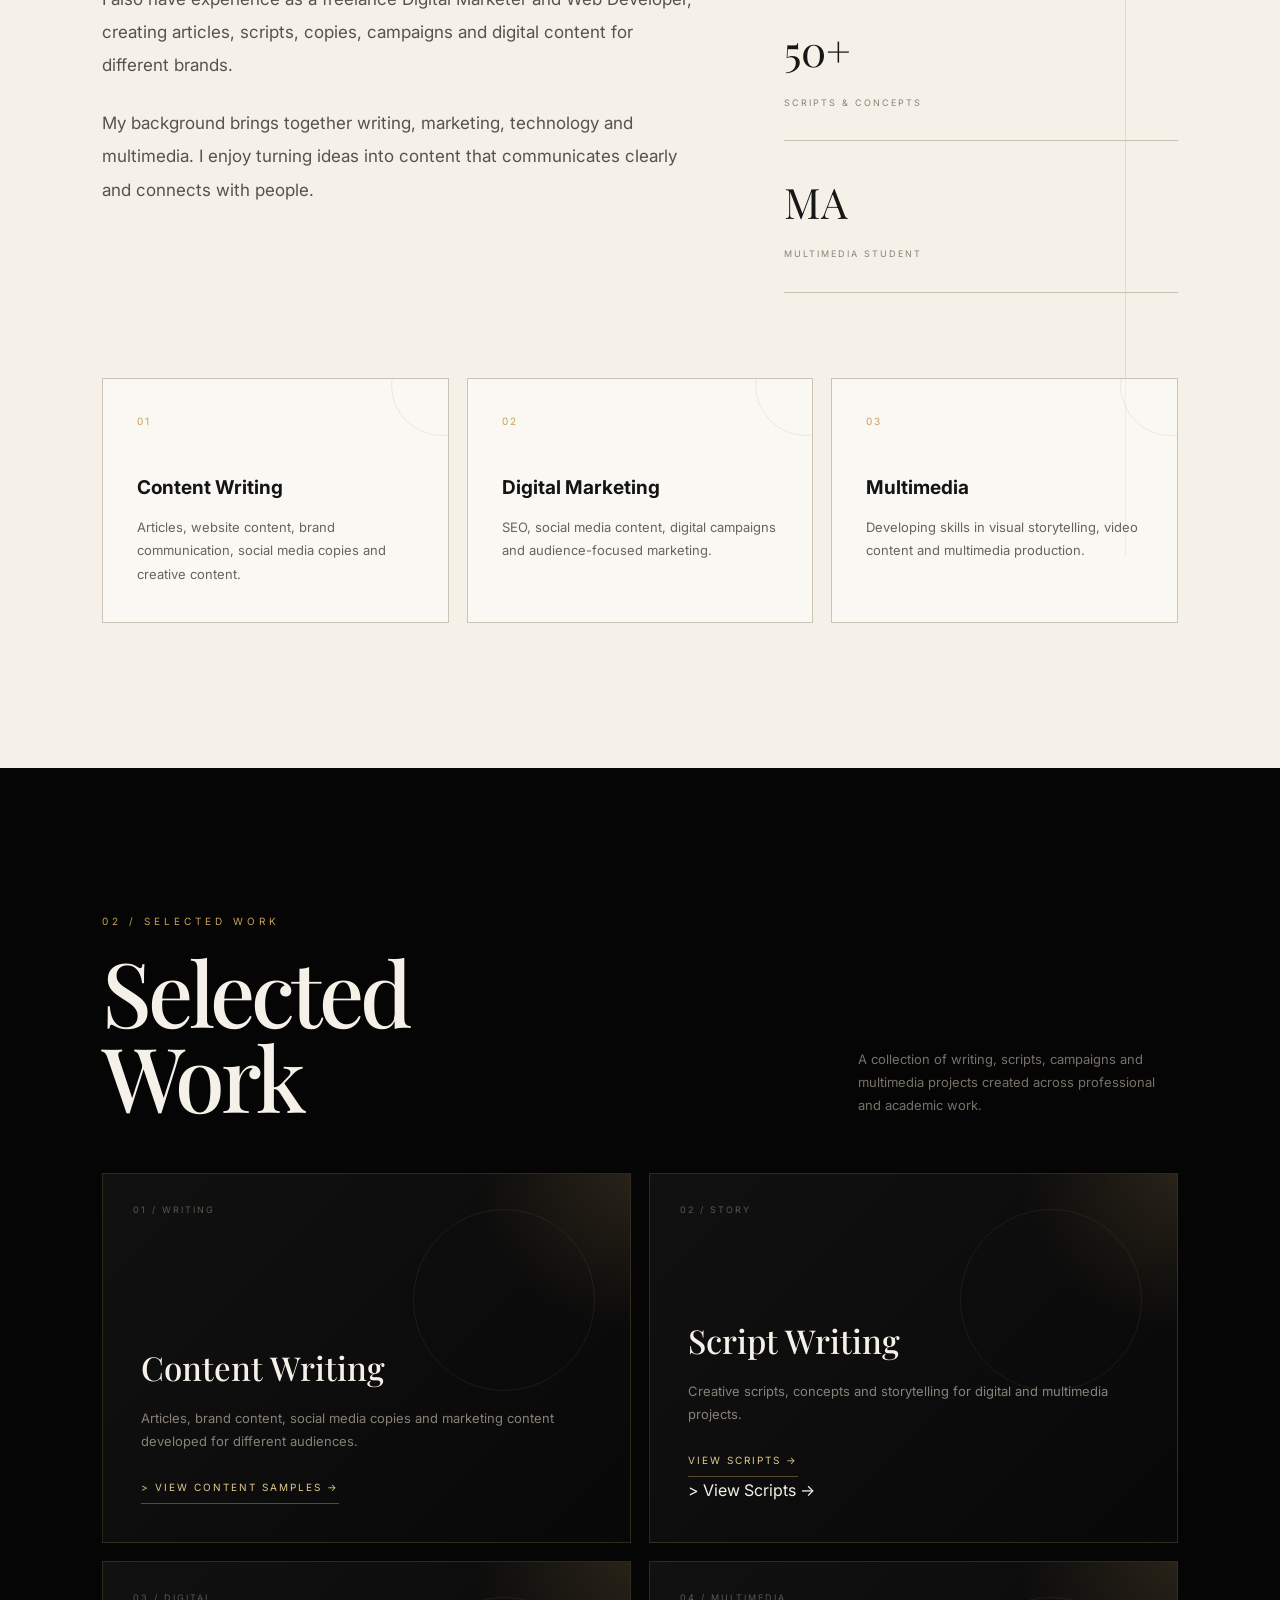
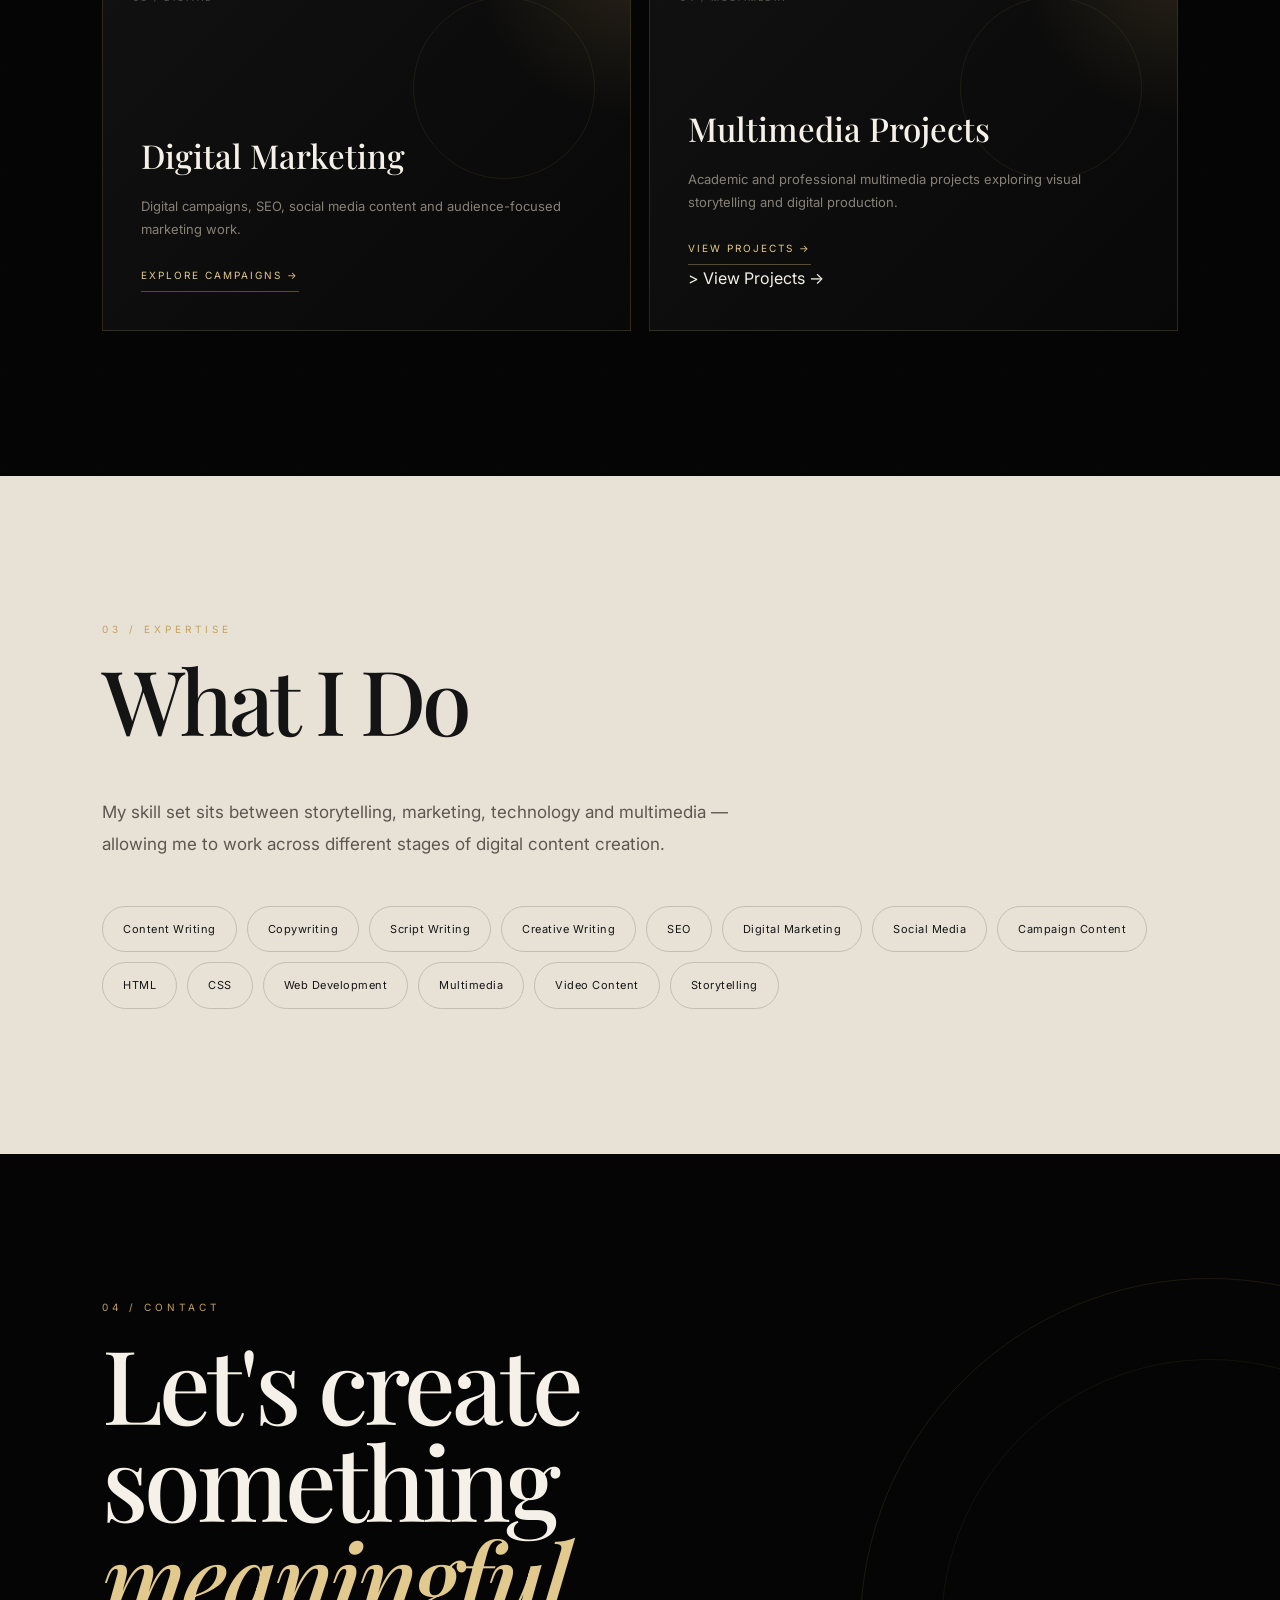
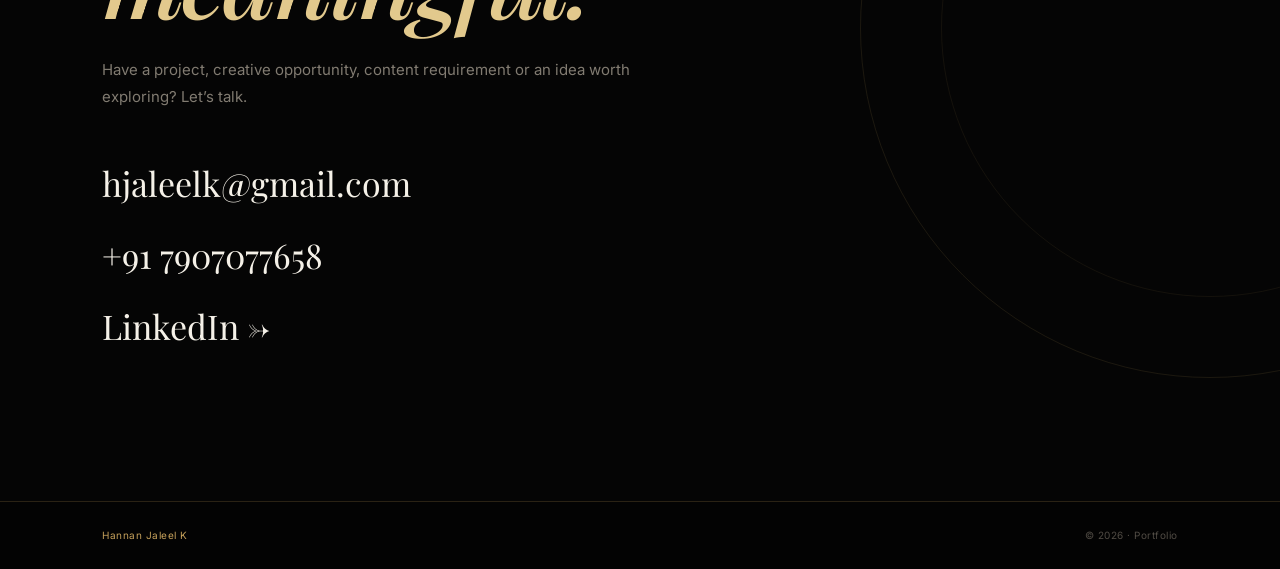
==== commit 7de12c8e: "Fix portfolio PDF links" ====
--- a/index.html.html
+++ b/index.html.html
@@ -2568,8 +2568,7 @@
 
 
             <a
-                href="C:\Users\user\OneDrive\Desktop\portfolio\Talrop\Talrop@Trivandrum District-Vlog.pdf"
-                target="_blank"
+               href="./Talrop/talrop-trivandrum-vlog.pdf" target="_blank">
             >
 
                 View Content Samples →
@@ -2601,9 +2600,10 @@
             </p>
 
 
-            <a
-                href="C:\Users\user\OneDrive\Desktop\portfolio\Talrop\Reel Script .pdf"
-                target="_blank"
+            <a 
+            href="./Talrop/reel-script.pdf" target="_blank">
+    View Scripts →
+</a>
             >
 
                 View Scripts →
@@ -2636,7 +2636,7 @@
 
 
             <a
-                href="C:\Users\user\OneDrive\Desktop\portfolio\Talrop\Digital marketing campaigns script .pdf"
+                href="./Talrop/digital-marketing-campaigns-script.pdf"
                 target="_blank"
             >
 
@@ -2668,10 +2668,10 @@
 
             </p>
 
-
-            <a
-                href="C:\Users\user\OneDrive\Desktop\portfolio\Talrop\Vlog.PDF"
-                target="_blank"
+        <a  
+                href="./Talrop/vlog.pdf" target="_blank">
+    View Projects →
+        </a>
             >
 
                 View Projects →
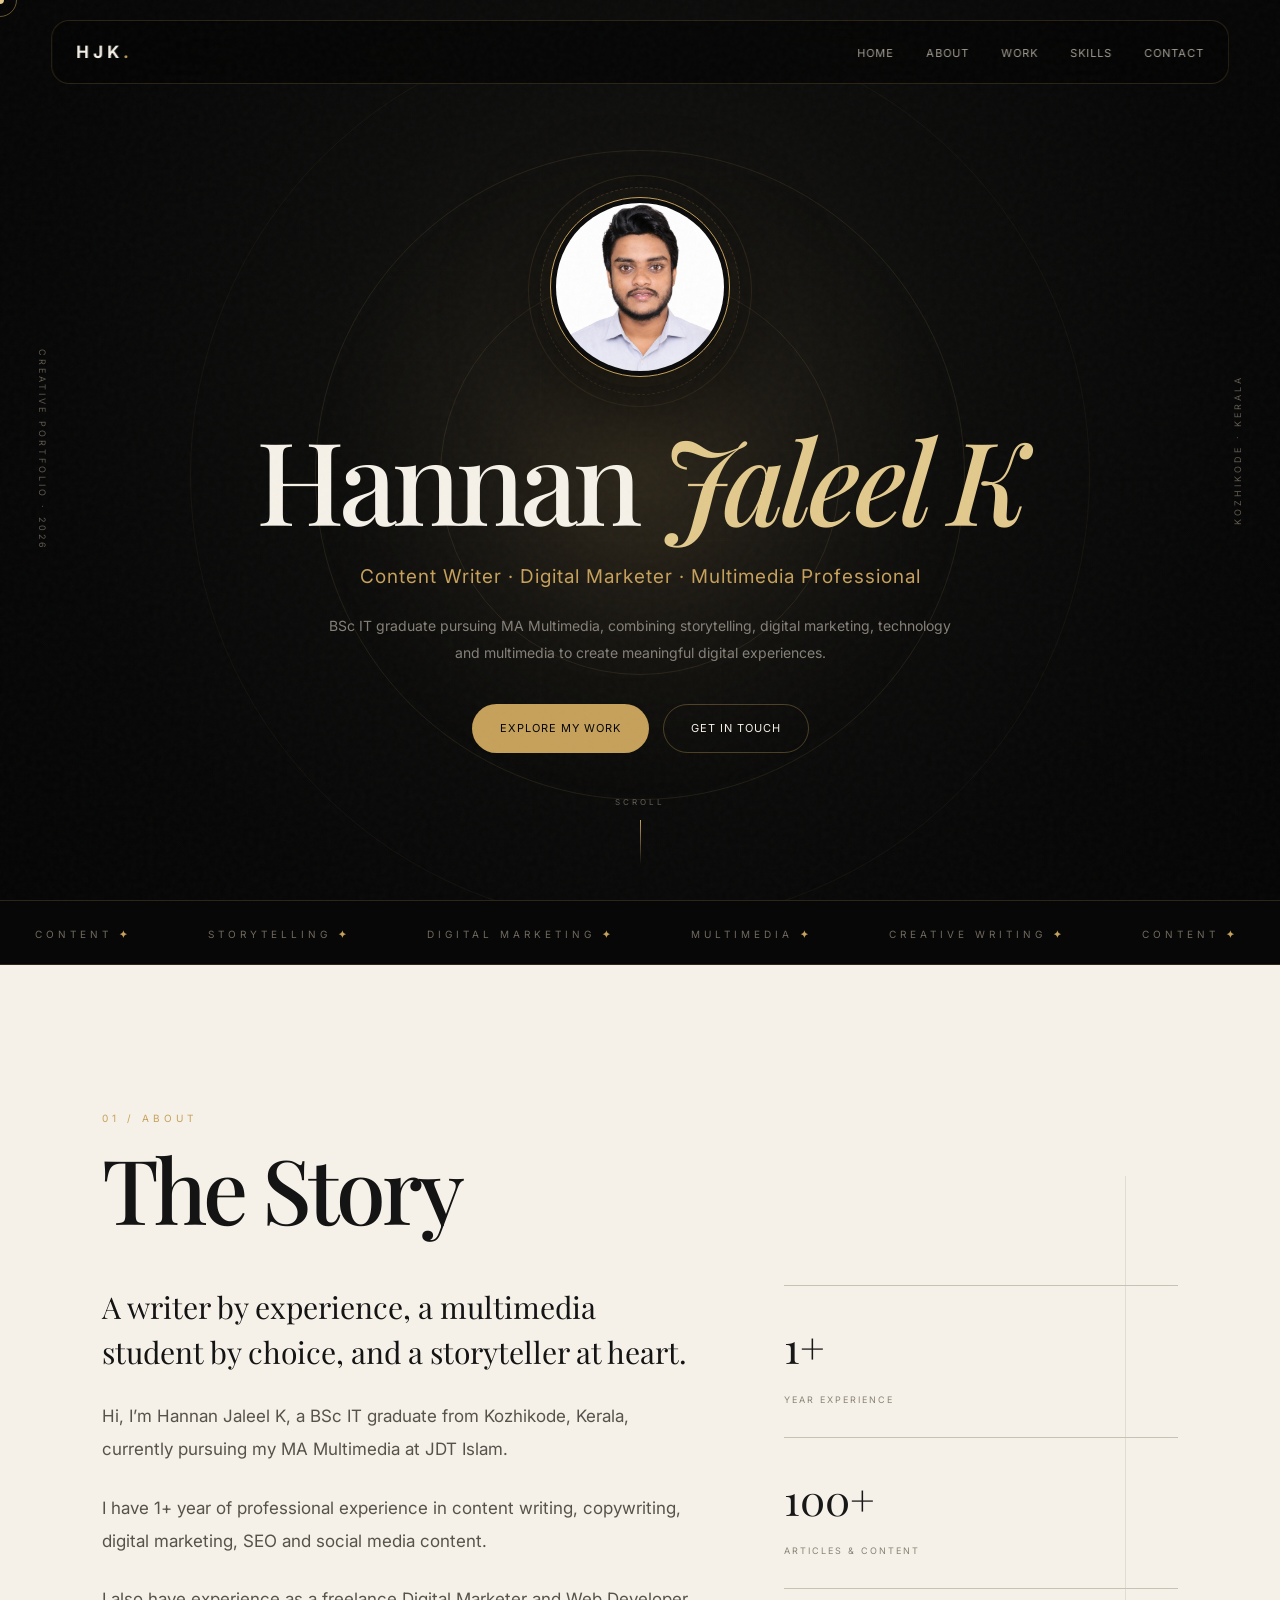
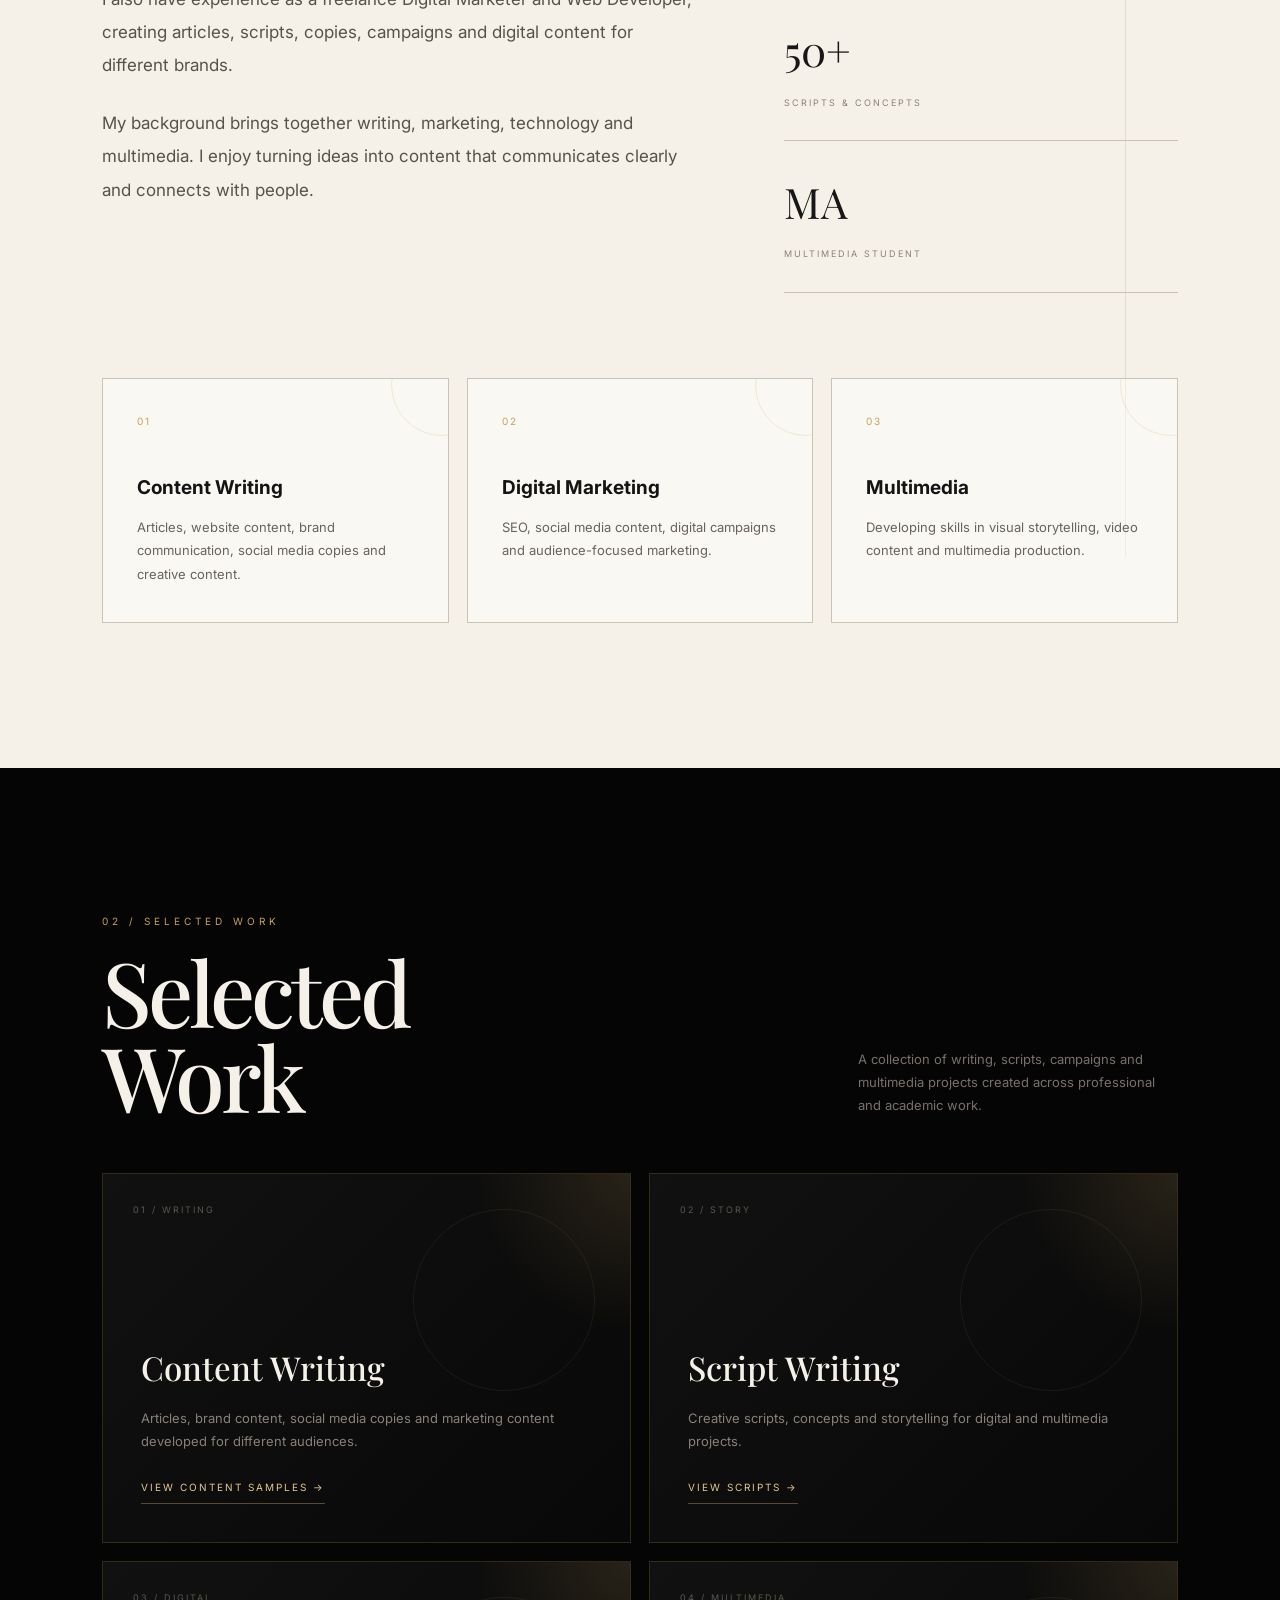
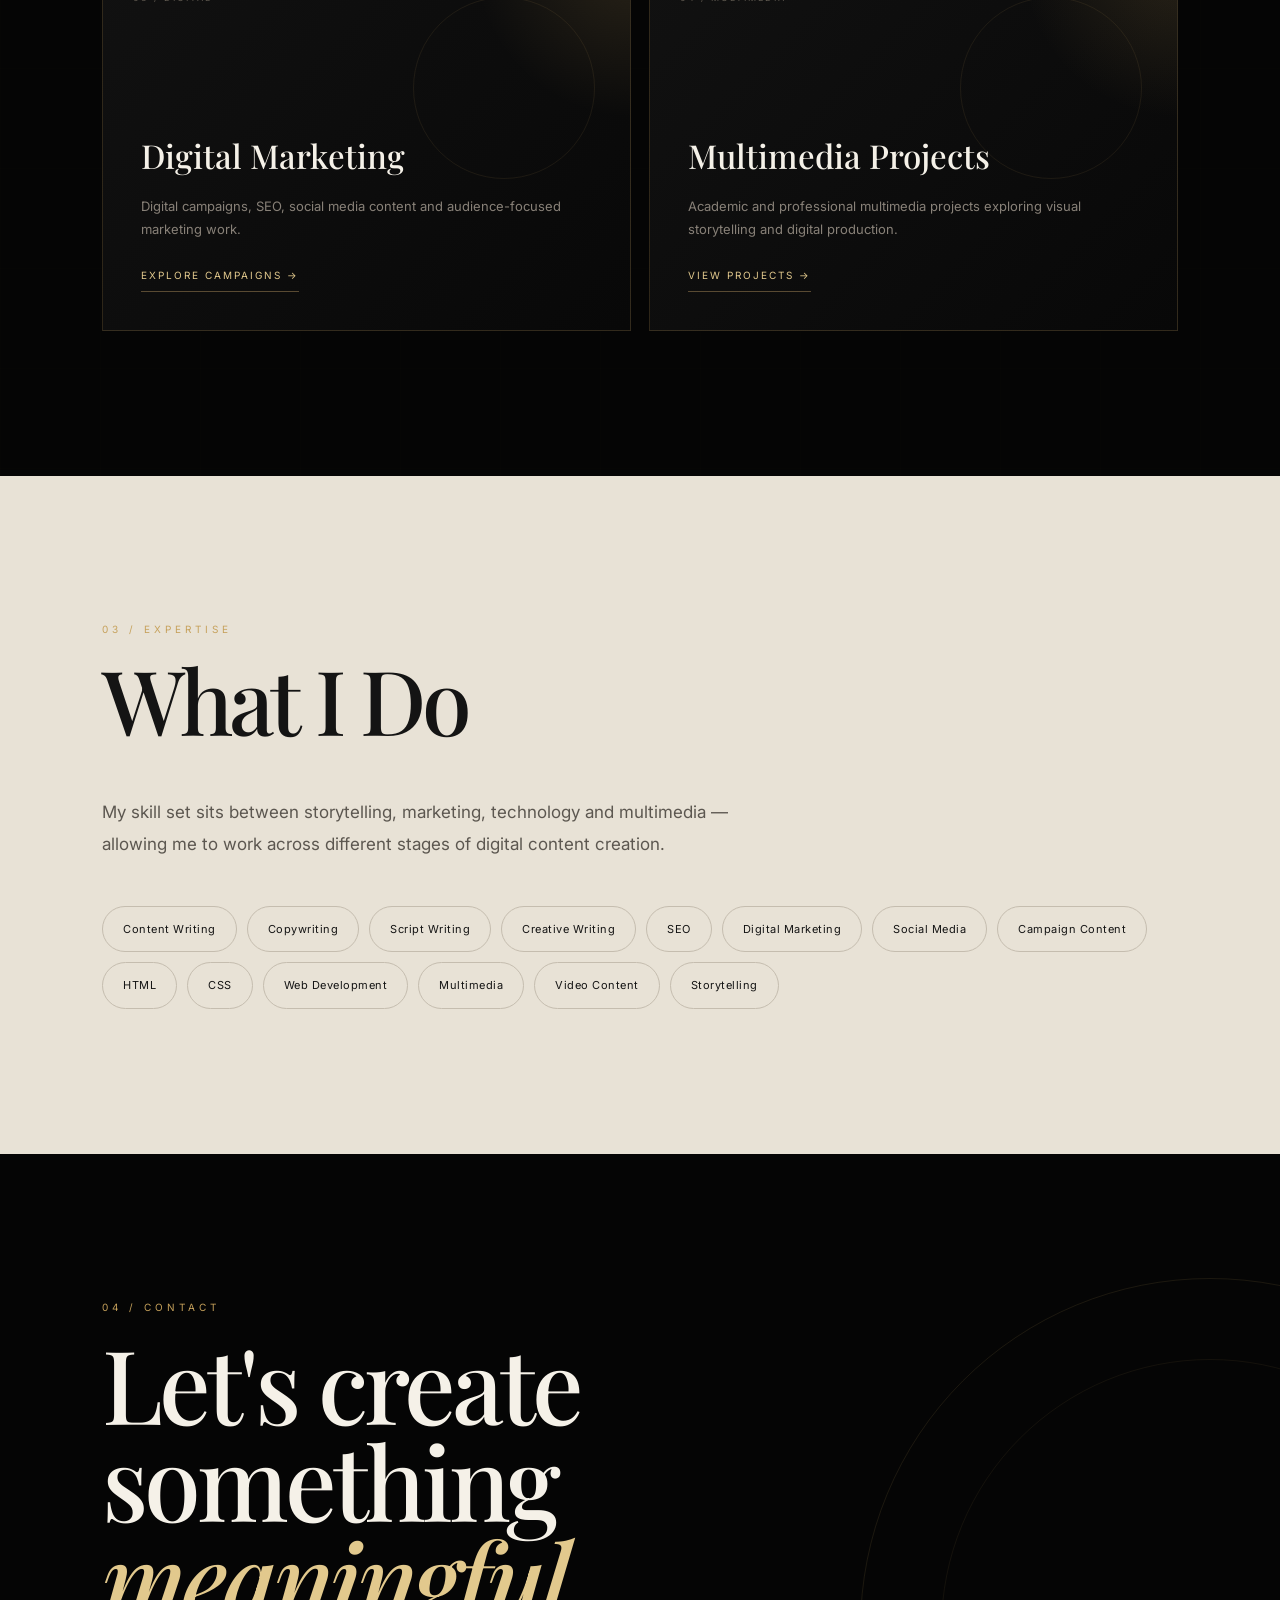
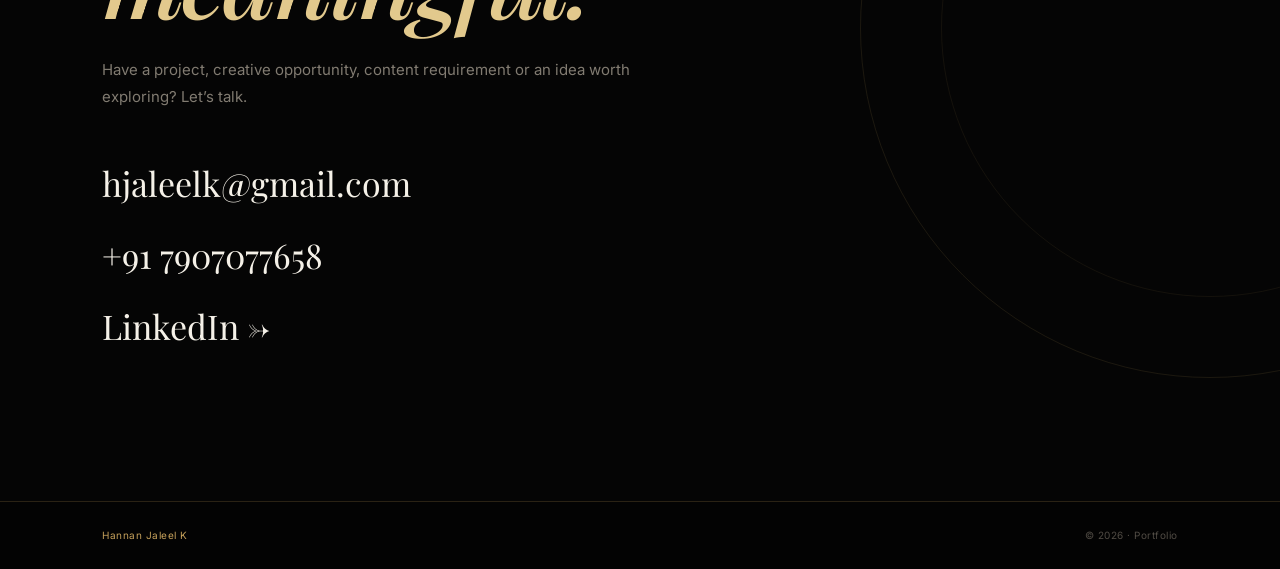
==== commit 3429acba: "Update portfolio and PDF links" ====
--- a/index.html.html
+++ b/index.html.html
@@ -47,29 +47,21 @@
 ========================================================= */
 
 * {
-
     margin: 0;
     padding: 0;
     box-sizing: border-box;
-
     scroll-behavior: smooth;
 }
 
 html {
-
     scroll-behavior: smooth;
 }
 
 body {
-
     font-family: "Inter", sans-serif;
-
     background: var(--black);
-
     color: var(--ivory);
-
     overflow-x: hidden;
-
     line-height: 1.7;
 }
 
@@ -79,9 +71,7 @@
 ========================================================= */
 
 ::selection {
-
     background: var(--gold);
-
     color: #050505;
 }
 
@@ -91,19 +81,15 @@
 ========================================================= */
 
 ::-webkit-scrollbar {
-
     width: 7px;
 }
 
 ::-webkit-scrollbar-track {
-
     background: var(--black);
 }
 
 ::-webkit-scrollbar-thumb {
-
     background: var(--gold-dark);
-
     border-radius: 20px;
 }
 
@@ -117,18 +103,15 @@
     content: "";
 
     position: fixed;
-
     inset: 0;
 
     pointer-events: none;
-
     z-index: 9998;
 
     opacity: .028;
 
     background-image:
-
-    url("data:image/svg+xml,%3Csvg viewBox='0 0 180 180' xmlns='http://www.w3.org/2000/svg'%3E%3Cfilter id='noise'%3E%3CfeTurbulence type='fractalNoise' baseFrequency='.9' numOctaves='4' stitchTiles='stitch'/%3E%3C/filter%3E%3Crect width='100%25' height='100%25' filter='url(%23noise)'/%3E%3C/svg%3E");
+        url("data:image/svg+xml,%3Csvg viewBox='0 0 180 180' xmlns='http://www.w3.org/2000/svg'%3E%3Cfilter id='noise'%3E%3CfeTurbulence type='fractalNoise' baseFrequency='.9' numOctaves='4' stitchTiles='stitch'/%3E%3C/filter%3E%3Crect width='100%25' height='100%25' filter='url(%23noise)'/%3E%3C/svg%3E");
 }
 
 
@@ -139,13 +122,11 @@
 .cursor {
 
     width: 8px;
-
     height: 8px;
 
     position: fixed;
 
     top: 0;
-
     left: 0;
 
     border-radius: 50%;
@@ -159,24 +140,20 @@
     transform: translate(-50%, -50%);
 
     transition:
-
         width .25s ease,
-
         height .25s ease,
-
         background .25s ease;
 }
 
+
 .cursor-ring {
 
     width: 34px;
-
     height: 34px;
 
     position: fixed;
 
     top: 0;
-
     left: 0;
 
     border: 1px solid rgba(198,161,91,.5);
@@ -190,11 +167,8 @@
     transform: translate(-50%, -50%);
 
     transition:
-
         width .3s ease,
-
         height .3s ease,
-
         border-color .3s ease;
 }
 
@@ -208,7 +182,6 @@
     position: fixed;
 
     top: 20px;
-
     left: 50%;
 
     transform: translateX(-50%);
@@ -220,9 +193,7 @@
     padding: 0 24px;
 
     display: flex;
-
     align-items: center;
-
     justify-content: space-between;
 
     background: rgba(5,5,5,.72);
@@ -235,8 +206,12 @@
 
     z-index: 1000;
 
-    animation: navReveal 1s cubic-bezier(.16,1,.3,1) both;
-}
+    animation:
+        navReveal 1s
+        cubic-bezier(.16,1,.3,1)
+        both;
+}
+
 
 .logo {
 
@@ -249,11 +224,12 @@
     color: var(--ivory);
 }
 
+
 .logo span {
-
     color: var(--gold);
 }
 
+
 nav ul {
 
     display: flex;
@@ -263,6 +239,7 @@
     gap: 32px;
 }
 
+
 nav a {
 
     position: relative;
@@ -280,6 +257,7 @@
     transition: .35s ease;
 }
 
+
 nav a::after {
 
     content: "";
@@ -299,13 +277,13 @@
     transition: .4s ease;
 }
 
+
 nav a:hover {
-
     color: var(--ivory);
 }
 
+
 nav a:hover::after {
-
     width: 100%;
 }
 
@@ -335,14 +313,13 @@
     overflow: hidden;
 
     background:
-
-    radial-gradient(
-        circle at 50% 42%,
-        #1C1A16 0%,
-        #0D0D0C 38%,
-        #070707 72%,
-        #050505 100%
-    );
+        radial-gradient(
+            circle at 50% 42%,
+            #1C1A16 0%,
+            #0D0D0C 38%,
+            #070707 72%,
+            #050505 100%
+        );
 }
 
 
@@ -374,7 +351,6 @@
     background-size: 90px 90px;
 
     mask-image:
-
         radial-gradient(
             circle at center,
             black 0%,
@@ -394,13 +370,11 @@
     position: absolute;
 
     width: 650px;
-
     height: 650px;
 
     border-radius: 50%;
 
     background:
-
         radial-gradient(
             circle,
             rgba(198,161,91,.14),
@@ -410,7 +384,11 @@
 
     filter: blur(20px);
 
-    animation: heroLight 10s ease-in-out infinite alternate;
+    animation:
+        heroLight 10s
+        ease-in-out
+        infinite
+        alternate;
 }
 
 
@@ -429,33 +407,42 @@
     pointer-events: none;
 }
 
+
 .hero-ring.one {
 
     width: 400px;
-
     height: 400px;
 
-    animation: rotate 30s linear infinite;
-}
+    animation:
+        rotate 30s
+        linear
+        infinite;
+}
+
 
 .hero-ring.two {
 
     width: 650px;
-
     height: 650px;
 
-    animation: rotateReverse 45s linear infinite;
-}
+    animation:
+        rotateReverse 45s
+        linear
+        infinite;
+}
+
 
 .hero-ring.three {
 
     width: 900px;
-
     height: 900px;
 
     opacity: .5;
 
-    animation: rotate 60s linear infinite;
+    animation:
+        rotate 60s
+        linear
+        infinite;
 }
 
 
@@ -478,6 +465,7 @@
     writing-mode: vertical-rl;
 }
 
+
 .hero-corner.left {
 
     left: 35px;
@@ -487,13 +475,16 @@
     transform: translateY(-50%);
 }
 
+
 .hero-corner.right {
 
     right: 35px;
 
     top: 50%;
 
-    transform: translateY(-50%) rotate(180deg);
+    transform:
+        translateY(-50%)
+        rotate(180deg);
 }
 
 
@@ -508,14 +499,12 @@
     z-index: 5;
 
     animation:
-
         profileReveal 1.4s
-
         cubic-bezier(.16,1,.3,1)
-
         both;
 }
 
+
 .profile-wrap::before {
 
     content: "";
@@ -524,12 +513,18 @@
 
     inset: -22px;
 
-    border: 1px solid rgba(198,161,91,.15);
+    border:
+        1px solid
+        rgba(198,161,91,.15);
 
     border-radius: 50%;
 
-    animation: pulseRing 3s ease-in-out infinite;
-}
+    animation:
+        pulseRing 3s
+        ease-in-out
+        infinite;
+}
+
 
 .profile-wrap::after {
 
@@ -539,17 +534,22 @@
 
     inset: -10px;
 
-    border: 1px dashed rgba(198,161,91,.25);
+    border:
+        1px dashed
+        rgba(198,161,91,.25);
 
     border-radius: 50%;
 
-    animation: rotate 18s linear infinite;
-}
+    animation:
+        rotate 18s
+        linear
+        infinite;
+}
+
 
 .profile-pic {
 
     width: 180px;
-
     height: 180px;
 
     object-fit: cover;
@@ -558,14 +558,14 @@
 
     padding: 5px;
 
-    border: 1px solid var(--gold);
+    border:
+        1px solid
+        var(--gold);
 
     background: #0B0B0B;
 
     box-shadow:
-
         0 0 0 10px rgba(198,161,91,.025),
-
         0 30px 100px rgba(0,0,0,.8);
 
     position: relative;
@@ -575,14 +575,13 @@
     transition: .5s ease;
 }
 
+
 .profile-pic:hover {
 
     transform: scale(1.04);
 
     box-shadow:
-
         0 0 0 18px rgba(198,161,91,.035),
-
         0 35px 110px rgba(0,0,0,.9);
 }
 
@@ -598,13 +597,17 @@
     z-index: 5;
 }
 
+
 #home h1 {
 
     margin-top: 42px;
 
-    font-family: "Playfair Display", serif;
-
-    font-size: clamp(55px, 9vw, 125px);
+    font-family:
+        "Playfair Display",
+        serif;
+
+    font-size:
+        clamp(55px, 9vw, 125px);
 
     font-weight: 500;
 
@@ -613,16 +616,13 @@
     letter-spacing: -5px;
 
     animation:
-
         fadeUp 1.2s
-
         cubic-bezier(.16,1,.3,1)
-
         .2s
-
         both;
 }
 
+
 #home h1 em {
 
     font-style: italic;
@@ -630,20 +630,25 @@
     color: var(--gold-light);
 }
 
+
 .hero-title {
 
     margin-top: 30px;
 
     color: var(--gold);
 
-    font-size: clamp(14px,2vw,19px);
+    font-size:
+        clamp(14px,2vw,19px);
 
     letter-spacing: 1px;
 
     animation:
-
-        fadeUp 1.1s ease .45s both;
-}
+        fadeUp 1.1s
+        ease
+        .45s
+        both;
+}
+
 
 .hero-description {
 
@@ -658,8 +663,10 @@
     line-height: 1.9;
 
     animation:
-
-        fadeUp 1.1s ease .65s both;
+        fadeUp 1.1s
+        ease
+        .65s
+        both;
 }
 
 
@@ -678,9 +685,12 @@
     margin-top: 38px;
 
     animation:
-
-        fadeUp 1.1s ease .85s both;
-}
+        fadeUp 1.1s
+        ease
+        .85s
+        both;
+}
+
 
 .btn {
 
@@ -690,7 +700,9 @@
 
     border-radius: 50px;
 
-    border: 1px solid rgba(198,161,91,.35);
+    border:
+        1px solid
+        rgba(198,161,91,.35);
 
     color: var(--ivory);
 
@@ -707,6 +719,7 @@
     transition: .4s ease;
 }
 
+
 .btn span {
 
     position: relative;
@@ -714,6 +727,7 @@
     z-index: 2;
 }
 
+
 .btn::before {
 
     content: "";
@@ -726,14 +740,17 @@
 
     transform: translateY(105%);
 
-    transition: .45s cubic-bezier(.16,1,.3,1);
-}
+    transition:
+        .45s
+        cubic-bezier(.16,1,.3,1);
+}
+
 
 .btn:hover::before {
-
     transform: translateY(0);
 }
 
+
 .btn:hover {
 
     color: #050505;
@@ -743,6 +760,7 @@
     border-color: var(--gold);
 }
 
+
 .btn.primary {
 
     background: var(--gold);
@@ -750,13 +768,13 @@
     color: #050505;
 }
 
+
 .btn.primary::before {
-
     background: var(--ivory);
 }
 
+
 .btn.primary:hover {
-
     color: #050505;
 }
 
@@ -794,6 +812,7 @@
     z-index: 5;
 }
 
+
 .scroll-line {
 
     width: 1px;
@@ -801,14 +820,16 @@
     height: 45px;
 
     background:
-
         linear-gradient(
             to bottom,
             var(--gold),
             transparent
         );
 
-    animation: scrollLine 2s ease-in-out infinite;
+    animation:
+        scrollLine 2s
+        ease-in-out
+        infinite;
 }
 
 
@@ -826,17 +847,26 @@
 
     background: #070707;
 
-    border-top: 1px solid var(--line);
-
-    border-bottom: 1px solid var(--line);
-}
+    border-top:
+        1px solid
+        var(--line);
+
+    border-bottom:
+        1px solid
+        var(--line);
+}
+
 
 .marquee-track {
 
     display: inline-block;
 
-    animation: marquee 28s linear infinite;
-}
+    animation:
+        marquee 28s
+        linear
+        infinite;
+}
+
 
 .marquee span {
 
@@ -851,8 +881,8 @@
     text-transform: uppercase;
 }
 
+
 .marquee strong {
-
     color: var(--gold);
 }
 
@@ -862,10 +892,10 @@
 ========================================================= */
 
 section {
-
     padding: 145px 8%;
 }
 
+
 .section-label {
 
     margin-bottom: 18px;
@@ -879,11 +909,15 @@
     text-transform: uppercase;
 }
 
+
 h2 {
 
-    font-family: "Playfair Display", serif;
-
-    font-size: clamp(50px,7vw,90px);
+    font-family:
+        "Playfair Display",
+        serif;
+
+    font-size:
+        clamp(50px,7vw,90px);
 
     font-weight: 500;
 
@@ -911,8 +945,6 @@
 }
 
 
-/* decorative line */
-
 #about::before {
 
     content: "";
@@ -932,22 +964,25 @@
     opacity: .5;
 }
 
+
 .about-layout {
 
     max-width: 1150px;
 
     display: grid;
 
-    grid-template-columns: 1.2fr .8fr;
+    grid-template-columns:
+        1.2fr .8fr;
 
     gap: 90px;
 }
 
+
 .about-content {
-
     max-width: 760px;
 }
 
+
 .about-content p {
 
     font-size: 17px;
@@ -959,9 +994,12 @@
     margin-bottom: 25px;
 }
 
+
 .about-intro {
 
-    font-family: "Playfair Display", serif;
+    font-family:
+        "Playfair Display",
+        serif;
 
     font-size: 30px !important;
 
@@ -976,35 +1014,41 @@
 ========================================================= */
 
 .stats {
-
     border-top: 1px solid #C9C1B4;
 }
 
+
 .stat {
 
     padding: 26px 0;
 
-    border-bottom: 1px solid #C9C1B4;
+    border-bottom:
+        1px solid
+        #C9C1B4;
 
     transition: .4s ease;
 }
 
+
 .stat:hover {
-
     padding-left: 12px;
 }
 
+
 .stat-number {
 
     display: block;
 
-    font-family: "Playfair Display", serif;
+    font-family:
+        "Playfair Display",
+        serif;
 
     font-size: 42px;
 
     color: #171717;
 }
 
+
 .stat-label {
 
     color: #8A8276;
@@ -1027,13 +1071,15 @@
 
     display: grid;
 
-    grid-template-columns: repeat(3,1fr);
+    grid-template-columns:
+        repeat(3,1fr);
 
     gap: 18px;
 
     margin-top: 85px;
 }
 
+
 .experience-card {
 
     position: relative;
@@ -1042,19 +1088,22 @@
 
     min-height: 245px;
 
-    border: 1px solid #CBC3B6;
-
-    background: rgba(255,255,255,.45);
+    border:
+        1px solid
+        #CBC3B6;
+
+    background:
+        rgba(255,255,255,.45);
 
     overflow: hidden;
 
     transition:
-
-        transform .6s cubic-bezier(.16,1,.3,1),
-
+        transform .6s
+        cubic-bezier(.16,1,.3,1),
         box-shadow .5s ease;
 }
 
+
 .experience-card::before {
 
     content: "";
@@ -1067,7 +1116,9 @@
 
     border-radius: 50%;
 
-    border: 1px solid rgba(198,161,91,.2);
+    border:
+        1px solid
+        rgba(198,161,91,.2);
 
     right: -45px;
 
@@ -1076,19 +1127,23 @@
     transition: .7s ease;
 }
 
+
 .experience-card:hover::before {
-
     transform: scale(2);
 }
 
+
 .experience-card:hover {
 
     transform: translateY(-12px);
 
     background: #FFFFFF;
 
-    box-shadow: 0 30px 70px rgba(0,0,0,.10);
-}
+    box-shadow:
+        0 30px 70px
+        rgba(0,0,0,.10);
+}
+
 
 .experience-card span {
 
@@ -1103,6 +1158,7 @@
     letter-spacing: 2px;
 }
 
+
 .experience-card h3 {
 
     margin-bottom: 12px;
@@ -1110,6 +1166,7 @@
     font-size: 19px;
 }
 
+
 .experience-card p {
 
     color: #69635B;
@@ -1133,8 +1190,6 @@
     overflow: hidden;
 }
 
-
-/* WORK BACKGROUND GRID */
 
 #work::before {
 
@@ -1164,6 +1219,7 @@
     pointer-events: none;
 }
 
+
 .work-header {
 
     max-width: 1150px;
@@ -1177,6 +1233,7 @@
     position: relative;
 }
 
+
 .work-note {
 
     max-width: 320px;
@@ -1190,13 +1247,15 @@
     line-height: 1.8;
 }
 
+
 .work-grid {
 
     max-width: 1150px;
 
     display: grid;
 
-    grid-template-columns: repeat(2,1fr);
+    grid-template-columns:
+        repeat(2,1fr);
 
     gap: 18px;
 
@@ -1224,10 +1283,11 @@
 
     overflow: hidden;
 
-    border: 1px solid var(--line);
+    border:
+        1px solid
+        var(--line);
 
     background:
-
         linear-gradient(
             135deg,
             #111111,
@@ -1235,15 +1295,12 @@
         );
 
     transition:
-
-        transform .6s cubic-bezier(.16,1,.3,1),
-
+        transform .6s
+        cubic-bezier(.16,1,.3,1),
         border-color .4s ease;
 }
 
 
-/* CARD LIGHT */
-
 .work-card::before {
 
     content: "";
@@ -1261,7 +1318,6 @@
     border-radius: 50%;
 
     background:
-
         radial-gradient(
             circle,
             rgba(198,161,91,.16),
@@ -1272,8 +1328,6 @@
 }
 
 
-/* CARD RING */
-
 .work-card::after {
 
     content: "";
@@ -1290,29 +1344,36 @@
 
     border-radius: 50%;
 
-    border: 1px solid rgba(198,161,91,.10);
+    border:
+        1px solid
+        rgba(198,161,91,.10);
 
     transition: .8s ease;
 }
 
+
 .work-card:hover::before {
-
     transform: scale(1.5);
 }
 
+
 .work-card:hover::after {
 
     transform: scale(1.4);
 
-    border-color: rgba(198,161,91,.3);
-}
+    border-color:
+        rgba(198,161,91,.3);
+}
+
 
 .work-card:hover {
 
     transform: translateY(-12px);
 
-    border-color: rgba(198,161,91,.5);
-}
+    border-color:
+        rgba(198,161,91,.5);
+}
+
 
 .work-number {
 
@@ -1329,13 +1390,16 @@
     letter-spacing: 2px;
 }
 
+
 .work-card h3 {
 
     position: relative;
 
     z-index: 3;
 
-    font-family: "Playfair Display", serif;
+    font-family:
+        "Playfair Display",
+        serif;
 
     font-size: 33px;
 
@@ -1344,6 +1408,7 @@
     margin-bottom: 12px;
 }
 
+
 .work-card p {
 
     position: relative;
@@ -1361,6 +1426,7 @@
     margin-bottom: 25px;
 }
 
+
 .work-card a {
 
     position: relative;
@@ -1381,18 +1447,22 @@
 
     padding-bottom: 7px;
 
-    border-bottom: 1px solid #594A32;
+    border-bottom:
+        1px solid
+        #594A32;
 
     transition: .35s ease;
 }
 
+
 .work-card a:hover {
 
     color: white;
 
     padding-left: 8px;
 
-    border-color: var(--gold);
+    border-color:
+        var(--gold);
 }
 
 
@@ -1407,11 +1477,12 @@
     color: #141414;
 }
 
+
 .skills-wrapper {
-
     max-width: 1100px;
 }
 
+
 .skills-intro {
 
     max-width: 680px;
@@ -1425,6 +1496,7 @@
     margin-bottom: 45px;
 }
 
+
 .skills-container {
 
     display: flex;
@@ -1434,11 +1506,14 @@
     gap: 10px;
 }
 
+
 .skill {
 
     padding: 13px 20px;
 
-    border: 1px solid #C5BDAF;
+    border:
+        1px solid
+        #C5BDAF;
 
     border-radius: 50px;
 
@@ -1447,14 +1522,12 @@
     letter-spacing: .5px;
 
     transition:
-
         transform .35s ease,
-
         background .35s ease,
-
         color .35s ease;
 }
 
+
 .skill:hover {
 
     background: #151515;
@@ -1487,8 +1560,6 @@
 }
 
 
-/* GIANT RING */
-
 .contact-ring {
 
     position: absolute;
@@ -1501,14 +1572,21 @@
 
     top: 50%;
 
-    transform: translateY(-50%);
-
-    border: 1px solid rgba(198,161,91,.12);
+    transform:
+        translateY(-50%);
+
+    border:
+        1px solid
+        rgba(198,161,91,.12);
 
     border-radius: 50%;
 
-    animation: rotate 35s linear infinite;
-}
+    animation:
+        rotate 35s
+        linear
+        infinite;
+}
+
 
 .contact-ring::before {
 
@@ -1518,11 +1596,14 @@
 
     inset: 80px;
 
-    border: 1px solid rgba(198,161,91,.08);
+    border:
+        1px solid
+        rgba(198,161,91,.08);
 
     border-radius: 50%;
 }
 
+
 .contact-content {
 
     position: relative;
@@ -1532,18 +1613,21 @@
     max-width: 1100px;
 }
 
+
 .contact-heading {
-
     max-width: 950px;
 }
 
+
 .contact-heading h2 {
 
-    font-size: clamp(55px,8vw,110px);
+    font-size:
+        clamp(55px,8vw,110px);
 
     margin-bottom: 30px;
 }
 
+
 .contact-heading em {
 
     color: var(--gold-light);
@@ -1551,6 +1635,7 @@
     font-style: italic;
 }
 
+
 .contact-text {
 
     max-width: 600px;
@@ -1564,6 +1649,7 @@
     margin-bottom: 45px;
 }
 
+
 .contact-links {
 
     display: flex;
@@ -1573,6 +1659,7 @@
     gap: 14px;
 }
 
+
 .contact-links a {
 
     width: fit-content;
@@ -1581,18 +1668,23 @@
 
     text-decoration: none;
 
-    font-family: "Playfair Display", serif;
-
-    font-size: clamp(23px,3vw,34px);
+    font-family:
+        "Playfair Display",
+        serif;
+
+    font-size:
+        clamp(23px,3vw,34px);
 
     transition: .4s ease;
 }
 
+
 .contact-links a:hover {
 
     color: var(--gold);
 
-    transform: translateX(12px);
+    transform:
+        translateX(12px);
 }
 
 
@@ -1610,7 +1702,9 @@
 
     background: #030303;
 
-    border-top: 1px solid var(--line);
+    border-top:
+        1px solid
+        var(--line);
 
     color: #514C45;
 
@@ -1619,8 +1713,8 @@
     letter-spacing: .5px;
 }
 
+
 .footer-name {
-
     color: var(--gold);
 }
 
@@ -1633,20 +1727,22 @@
 
     opacity: 0;
 
-    transform: translateY(55px);
+    transform:
+        translateY(55px);
 
     transition:
-
         opacity 1s ease,
-
-        transform 1s cubic-bezier(.16,1,.3,1);
-}
+        transform 1s
+        cubic-bezier(.16,1,.3,1);
+}
+
 
 .reveal.active {
 
     opacity: 1;
 
-    transform: translateY(0);
+    transform:
+        translateY(0);
 }
 
 
@@ -1655,27 +1751,22 @@
 ========================================================= */
 
 .experience-card:nth-child(2) {
-
     transition-delay: .1s;
 }
 
 .experience-card:nth-child(3) {
-
     transition-delay: .2s;
 }
 
 .work-card:nth-child(2) {
-
     transition-delay: .1s;
 }
 
 .work-card:nth-child(3) {
-
     transition-delay: .2s;
 }
 
 .work-card:nth-child(4) {
-
     transition-delay: .3s;
 }
 
@@ -1690,14 +1781,16 @@
 
         opacity: 0;
 
-        transform: translateY(50px);
+        transform:
+            translateY(50px);
     }
 
     to {
 
         opacity: 1;
 
-        transform: translateY(0);
+        transform:
+            translateY(0);
     }
 }
 
@@ -1708,14 +1801,18 @@
 
         opacity: 0;
 
-        transform: scale(.55) rotate(-10deg);
+        transform:
+            scale(.55)
+            rotate(-10deg);
     }
 
     to {
 
         opacity: 1;
 
-        transform: scale(1) rotate(0);
+        transform:
+            scale(1)
+            rotate(0);
     }
 }
 
@@ -1726,14 +1823,16 @@
 
         opacity: 0;
 
-        transform: translate(-50%,-35px);
+        transform:
+            translate(-50%,-35px);
     }
 
     to {
 
         opacity: 1;
 
-        transform: translate(-50%,0);
+        transform:
+            translate(-50%,0);
     }
 }
 
@@ -1742,129 +1841,110 @@
 
     0% {
 
-        transform: translate(-100px,-40px) scale(.8);
+        transform:
+            translate(-100px,-40px)
+            scale(.8);
     }
 
     100% {
 
-        transform: translate(100px,50px) scale(1.15);
-    }
-}
-
-
-@keyframes float {
+        transform:
+            translate(100px,50px)
+            scale(1.15);
+    }
+}
+
+
+@keyframes rotate {
+
+    from {
+        transform: rotate(0deg);
+    }
+
+    to {
+        transform: rotate(360deg);
+    }
+}
+
+
+@keyframes rotateReverse {
+
+    from {
+        transform: rotate(360deg);
+    }
+
+    to {
+        transform: rotate(0deg);
+    }
+}
+
+
+@keyframes pulseRing {
 
     0%,100% {
 
-        transform: translateY(0);
+        transform: scale(1);
+
+        opacity: .5;
     }
 
     50% {
 
-        transform: translateY(-30px);
-    }
-}
-
-
-@keyframes rotate {
+        transform: scale(1.08);
+
+        opacity: 1;
+    }
+}
+
+
+@keyframes gridMove {
 
     from {
-
-        transform: rotate(0deg);
+        transform: translate(0,0);
     }
 
     to {
-
-        transform: rotate(360deg);
-    }
-}
-
-
-@keyframes rotateReverse {
+        transform: translate(90px,90px);
+    }
+}
+
+
+@keyframes scrollLine {
+
+    0% {
+
+        transform: scaleY(0);
+
+        transform-origin: top;
+    }
+
+    50% {
+
+        transform: scaleY(1);
+
+        transform-origin: top;
+    }
+
+    51% {
+        transform-origin: bottom;
+    }
+
+    100% {
+
+        transform: scaleY(0);
+
+        transform-origin: bottom;
+    }
+}
+
+
+@keyframes marquee {
 
     from {
-
-        transform: rotate(360deg);
+        transform: translateX(0);
     }
 
     to {
-
-        transform: rotate(0deg);
-    }
-}
-
-
-@keyframes pulseRing {
-
-    0%,100% {
-
-        transform: scale(1);
-
-        opacity: .5;
-    }
-
-    50% {
-
-        transform: scale(1.08);
-
-        opacity: 1;
-    }
-}
-
-
-@keyframes gridMove {
-
-    from {
-
-        transform: translate(0,0);
-    }
-
-    to {
-
-        transform: translate(90px,90px);
-    }
-}
-
-
-@keyframes scrollLine {
-
-    0% {
-
-        transform: scaleY(0);
-
-        transform-origin: top;
-    }
-
-    50% {
-
-        transform: scaleY(1);
-
-        transform-origin: top;
-    }
-
-    51% {
-
-        transform-origin: bottom;
-    }
-
-    100% {
-
-        transform: scaleY(0);
-
-        transform-origin: bottom;
-    }
-}
-
-
-@keyframes marquee {
-
-    from {
-
-        transform: translateX(0);
-    }
-
-    to {
-
         transform: translateX(-50%);
     }
 }
@@ -1889,11 +1969,12 @@
         border-radius: 14px;
     }
 
+
     nav ul {
-
         gap: 12px;
     }
 
+
     nav a {
 
         font-size: 8px;
@@ -1901,6 +1982,7 @@
         letter-spacing: .5px;
     }
 
+
     .logo {
 
         font-size: 13px;
@@ -1910,13 +1992,11 @@
 
 
     section {
-
         padding: 105px 6%;
     }
 
 
     #home {
-
         padding: 140px 6% 110px;
     }
 
@@ -1936,6 +2016,7 @@
         height: 280px;
     }
 
+
     .hero-ring.two {
 
         width: 450px;
@@ -1943,6 +2024,7 @@
         height: 450px;
     }
 
+
     .hero-ring.three {
 
         width: 620px;
@@ -1953,20 +2035,19 @@
 
     #home h1 {
 
-        font-size: clamp(48px,14vw,76px);
+        font-size:
+            clamp(48px,14vw,76px);
 
         letter-spacing: -3px;
     }
 
 
     .hero-title {
-
         font-size: 13px;
     }
 
 
     .hero-description {
-
         font-size: 13px;
     }
 
@@ -1982,13 +2063,11 @@
 
 
     .btn {
-
         text-align: center;
     }
 
 
     .hero-corner {
-
         display: none;
     }
 
@@ -2002,19 +2081,16 @@
 
 
     .about-intro {
-
         font-size: 25px !important;
     }
 
 
     .about-content p {
-
         font-size: 15px;
     }
 
 
     #about::before {
-
         display: none;
     }
 
@@ -2028,7 +2104,6 @@
 
 
     .work-header {
-
         display: block;
     }
 
@@ -2048,13 +2123,11 @@
 
 
     .work-card {
-
         min-height: 310px;
     }
 
 
     .contact-heading h2 {
-
         font-size: 55px;
     }
 
@@ -2081,10 +2154,8 @@
 
     .cursor,
     .cursor-ring {
-
         display: none;
     }
-
 }
 
 
@@ -2098,15 +2169,18 @@
     *::before,
     *::after {
 
-        animation-duration: .01ms !important;
-
-        animation-iteration-count: 1 !important;
-
-        transition-duration: .01ms !important;
-
-        scroll-behavior: auto !important;
-    }
-
+        animation-duration:
+            .01ms !important;
+
+        animation-iteration-count:
+            1 !important;
+
+        transition-duration:
+            .01ms !important;
+
+        scroll-behavior:
+            auto !important;
+    }
 }
 
 </style>
@@ -2168,16 +2242,12 @@
 
 <section id="home">
 
-
     <div class="hero-grid"></div>
 
     <div class="hero-light"></div>
 
-
     <div class="hero-ring one"></div>
-
     <div class="hero-ring two"></div>
-
     <div class="hero-ring three"></div>
 
 
@@ -2193,7 +2263,7 @@
     <div class="profile-wrap">
 
         <img
-            src="Profile pic.jpeg"
+            src="./Profile%20pic.jpeg"
             alt="Hannan Jaleel K"
             class="profile-pic"
         >
@@ -2209,9 +2279,7 @@
 
 
         <p class="hero-title">
-
             Content Writer · Digital Marketer · Multimedia Professional
-
         </p>
 
 
@@ -2552,12 +2620,10 @@
                 01 / WRITING
             </span>
 
-
             <h3>
                 Content Writing
             </h3>
 
-
             <p>
 
                 Articles, brand content, social media copies
@@ -2568,11 +2634,10 @@
 
 
             <a
-               href="./Talrop/talrop-trivandrum-vlog.pdf" target="_blank">
+                href="./Talrop/Talrop%40Trivandrum%20District-Vlog.pdf"
+                target="_blank"
             >
-
                 View Content Samples →
-
             </a>
 
         </div>
@@ -2586,12 +2651,10 @@
                 02 / STORY
             </span>
 
-
             <h3>
                 Script Writing
             </h3>
 
-
             <p>
 
                 Creative scripts, concepts and storytelling
@@ -2600,14 +2663,11 @@
             </p>
 
 
-            <a 
-            href="./Talrop/reel-script.pdf" target="_blank">
-    View Scripts →
-</a>
+            <a
+                href="./Talrop/Reel%20Script%20.pdf"
+                target="_blank"
             >
-
                 View Scripts →
-
             </a>
 
         </div>
@@ -2621,12 +2681,10 @@
                 03 / DIGITAL
             </span>
 
-
             <h3>
                 Digital Marketing
             </h3>
 
-
             <p>
 
                 Digital campaigns, SEO, social media content
@@ -2636,12 +2694,10 @@
 
 
             <a
-                href="./Talrop/digital-marketing-campaigns-script.pdf"
+                href="./Talrop/Digital%20marketing%20campaigns%20script%20.pdf"
                 target="_blank"
             >
-
                 Explore Campaigns →
-
             </a>
 
         </div>
@@ -2655,12 +2711,10 @@
                 04 / MULTIMEDIA
             </span>
 
-
             <h3>
                 Multimedia Projects
             </h3>
 
-
             <p>
 
                 Academic and professional multimedia projects
@@ -2668,14 +2722,12 @@
 
             </p>
 
-        <a  
-                href="./Talrop/vlog.pdf" target="_blank">
-    View Projects →
-        </a>
+
+            <a
+                href="./Talrop/Vlog.PDF"
+                target="_blank"
             >
-
                 View Projects →
-
             </a>
 
         </div>
@@ -2807,7 +2859,6 @@
             <h2 class="reveal">
 
                 Let's create<br>
-
                 something
 
                 <em>
@@ -2836,9 +2887,7 @@
                 href="mailto:hjaleelk@gmail.com"
                 class="reveal"
             >
-
                 hjaleelk@gmail.com
-
             </a>
 
 
@@ -2846,20 +2895,17 @@
                 href="tel:+917907077658"
                 class="reveal"
             >
-
                 +91 7907077658
-
             </a>
 
 
             <a
                 href="https://www.linkedin.com/in/hannanjaleelk"
                 target="_blank"
+                rel="noopener noreferrer"
                 class="reveal"
             >
-
                 LinkedIn →
-
             </a>
 
 
@@ -2893,34 +2939,36 @@
 
 <script>
 
-
 /* =========================================================
    SCROLL REVEAL
 ========================================================= */
 
-const reveals = document.querySelectorAll(".reveal");
-
-const observer = new IntersectionObserver(
-
-    (entries) => {
-
-        entries.forEach((entry) => {
-
-            if (entry.isIntersecting) {
-
-                entry.target.classList.add("active");
-
-            }
-
-        });
-
-    },
-
-    {
-        threshold: 0.12
-    }
-
-);
+const reveals =
+    document.querySelectorAll(".reveal");
+
+
+const observer =
+    new IntersectionObserver(
+
+        (entries) => {
+
+            entries.forEach((entry) => {
+
+                if (entry.isIntersecting) {
+
+                    entry.target.classList.add("active");
+
+                }
+
+            });
+
+        },
+
+        {
+            threshold: 0.12
+        }
+
+    );
 
 
 reveals.forEach((element) => {
@@ -2937,6 +2985,7 @@
 const cursor =
     document.querySelector(".cursor");
 
+
 const ring =
     document.querySelector(".cursor-ring");
 
@@ -2948,23 +2997,27 @@
 let ringY = 0;
 
 
-document.addEventListener("mousemove", (event) => {
-
-    mouseX = event.clientX;
-
-    mouseY = event.clientY;
-
-
-    cursor.style.left =
-        mouseX + "px";
-
-    cursor.style.top =
-        mouseY + "px";
-
-});
-
-
-/* smooth ring movement */
+document.addEventListener(
+    "mousemove",
+    (event) => {
+
+        mouseX = event.clientX;
+        mouseY = event.clientY;
+
+
+        cursor.style.left =
+            mouseX + "px";
+
+        cursor.style.top =
+            mouseY + "px";
+
+    }
+);
+
+
+/* =========================================================
+   SMOOTH RING MOVEMENT
+========================================================= */
 
 function animateCursor() {
 
@@ -2987,6 +3040,7 @@
     );
 
 }
+
 
 animateCursor();
 
@@ -3008,13 +3062,17 @@
         "mouseenter",
         () => {
 
-            cursor.style.width = "18px";
-
-            cursor.style.height = "18px";
-
-            ring.style.width = "55px";
-
-            ring.style.height = "55px";
+            cursor.style.width =
+                "18px";
+
+            cursor.style.height =
+                "18px";
+
+            ring.style.width =
+                "55px";
+
+            ring.style.height =
+                "55px";
 
             ring.style.borderColor =
                 "rgba(198,161,91,.8)";
@@ -3027,13 +3085,17 @@
         "mouseleave",
         () => {
 
-            cursor.style.width = "8px";
-
-            cursor.style.height = "8px";
-
-            ring.style.width = "34px";
-
-            ring.style.height = "34px";
+            cursor.style.width =
+                "8px";
+
+            cursor.style.height =
+                "8px";
+
+            ring.style.width =
+                "34px";
+
+            ring.style.height =
+                "34px";
 
             ring.style.borderColor =
                 "rgba(198,161,91,.5)";
@@ -3051,36 +3113,36 @@
 const hero =
     document.querySelector("#home");
 
+
 const heroLight =
     document.querySelector(".hero-light");
 
 
-document.addEventListener("mousemove", (event) => {
-
-
-    if (window.innerWidth <= 800) {
-
-        return;
-
-    }
-
-
-    const x =
-        (event.clientX /
-        window.innerWidth - .5);
-
-
-    const y =
-        (event.clientY /
-        window.innerHeight - .5);
-
-
-    heroLight.style.transform =
-
-        `translate(${x * 80}px, ${y * 50}px)`;
-
-
-});
+document.addEventListener(
+    "mousemove",
+    (event) => {
+
+
+        if (window.innerWidth <= 800) {
+            return;
+        }
+
+
+        const x =
+            (event.clientX /
+                window.innerWidth - .5);
+
+
+        const y =
+            (event.clientY /
+                window.innerHeight - .5);
+
+
+        heroLight.style.transform =
+            `translate(${x * 80}px, ${y * 50}px)`;
+
+    }
+);
 
 
 /* =========================================================
@@ -3100,9 +3162,7 @@
 
 
             if (window.innerWidth <= 800) {
-
                 return;
-
             }
 
 
@@ -3123,10 +3183,7 @@
 
 
             button.style.transform =
-
-                `translate(${x * .15}px,
-                ${y * .15}px)`;
-
+                `translate(${x * .15}px, ${y * .15}px)`;
 
         }
     );
@@ -3162,9 +3219,7 @@
 
 
             if (window.innerWidth <= 800) {
-
                 return;
-
             }
 
 
@@ -3183,21 +3238,20 @@
 
 
             const rotateX =
-                ((y - rect.height / 2)
-                / rect.height) * -3;
+                ((y - rect.height / 2) /
+                    rect.height) * -3;
 
 
             const rotateY =
-                ((x - rect.width / 2)
-                / rect.width) * 3;
+                ((x - rect.width / 2) /
+                    rect.width) * 3;
 
 
             card.style.transform =
-
                 `perspective(1000px)
-                translateY(-10px)
-                rotateX(${rotateX}deg)
-                rotateY(${rotateY}deg)`;
+                 translateY(-10px)
+                 rotateX(${rotateX}deg)
+                 rotateY(${rotateY}deg)`;
 
         }
     );
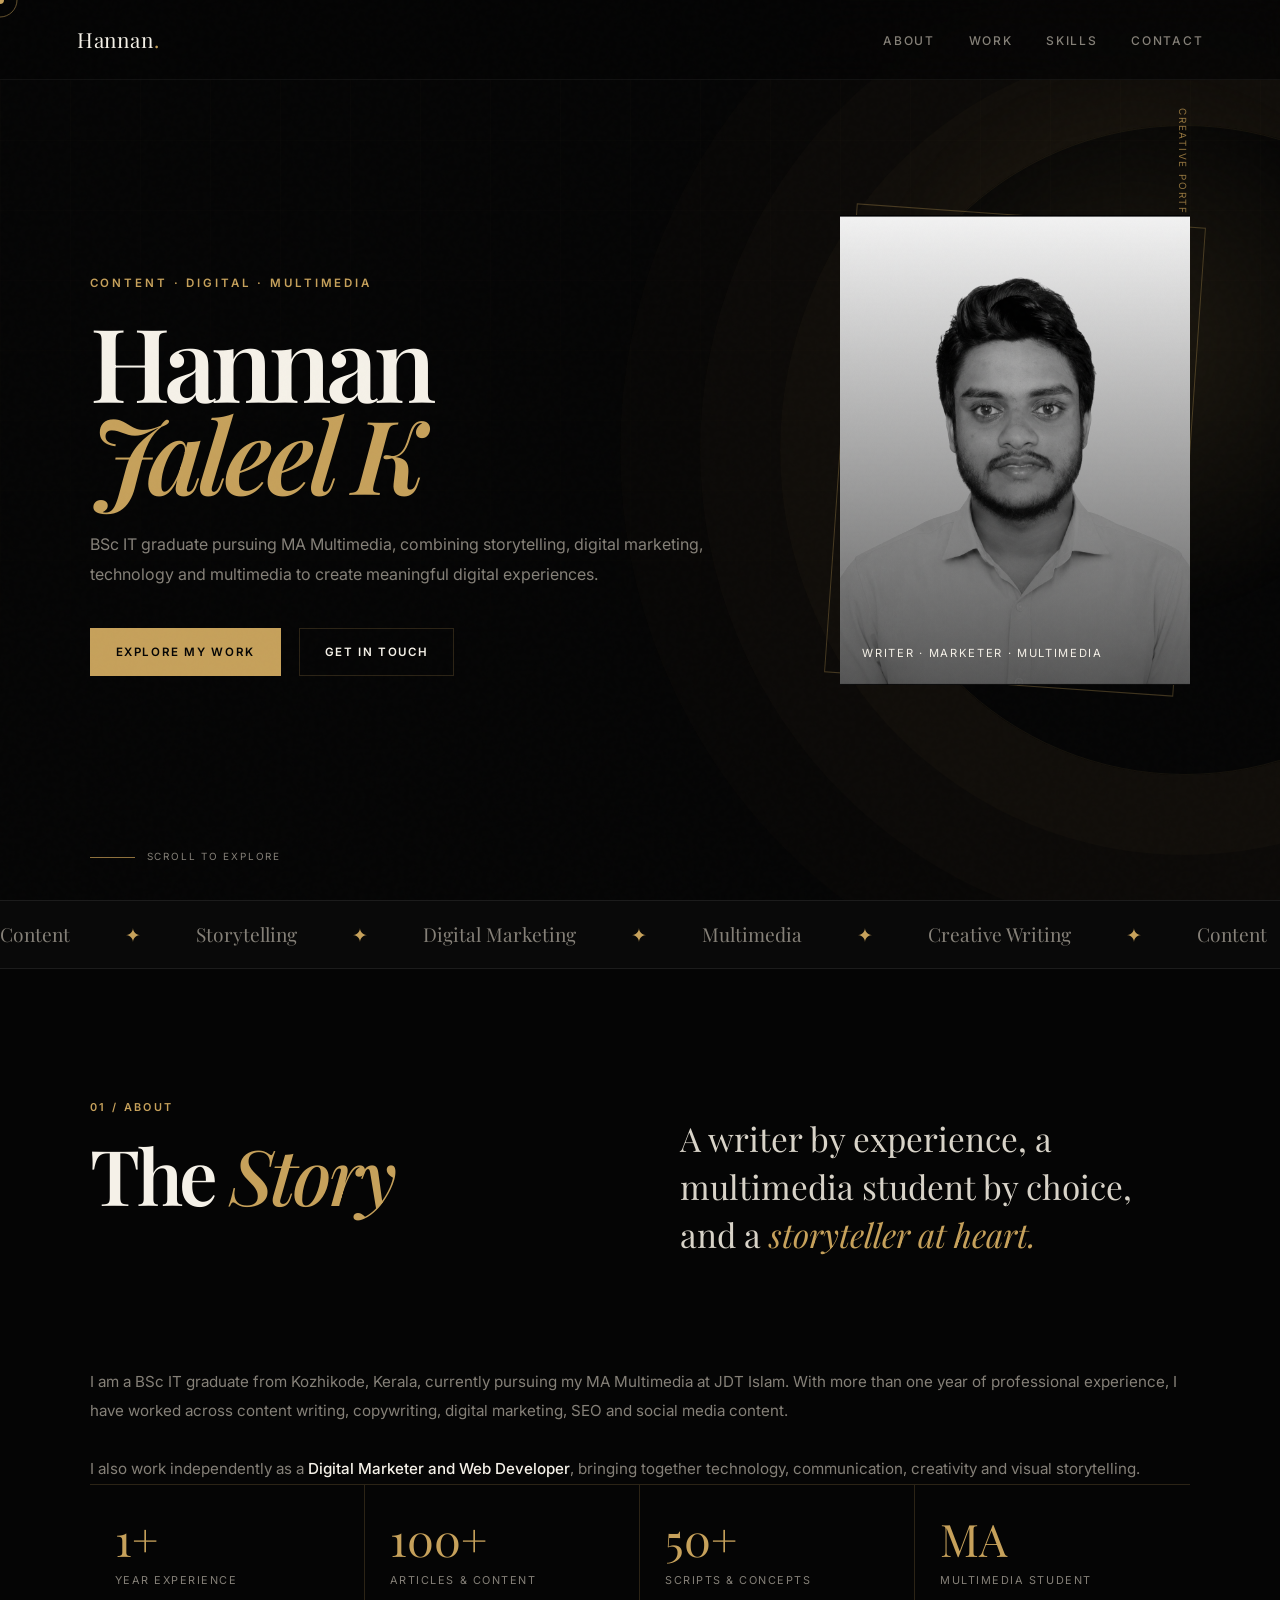
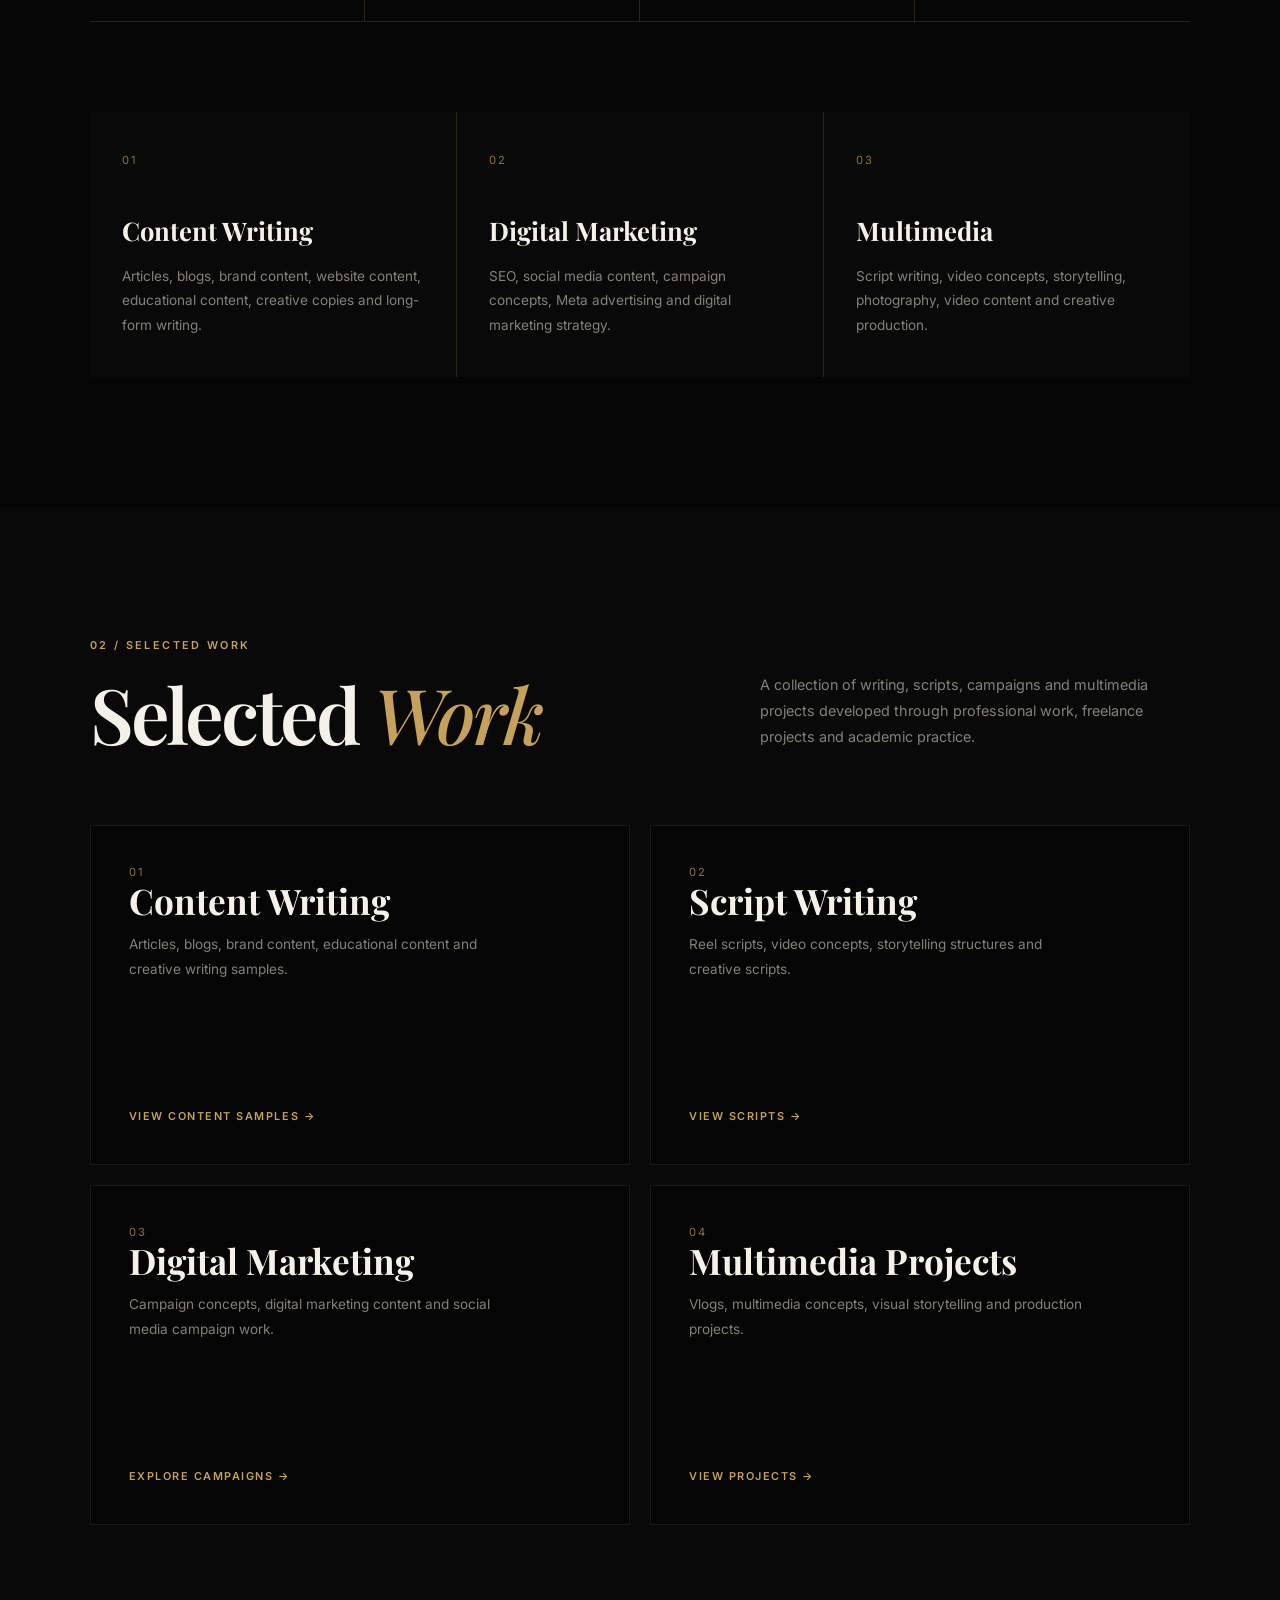
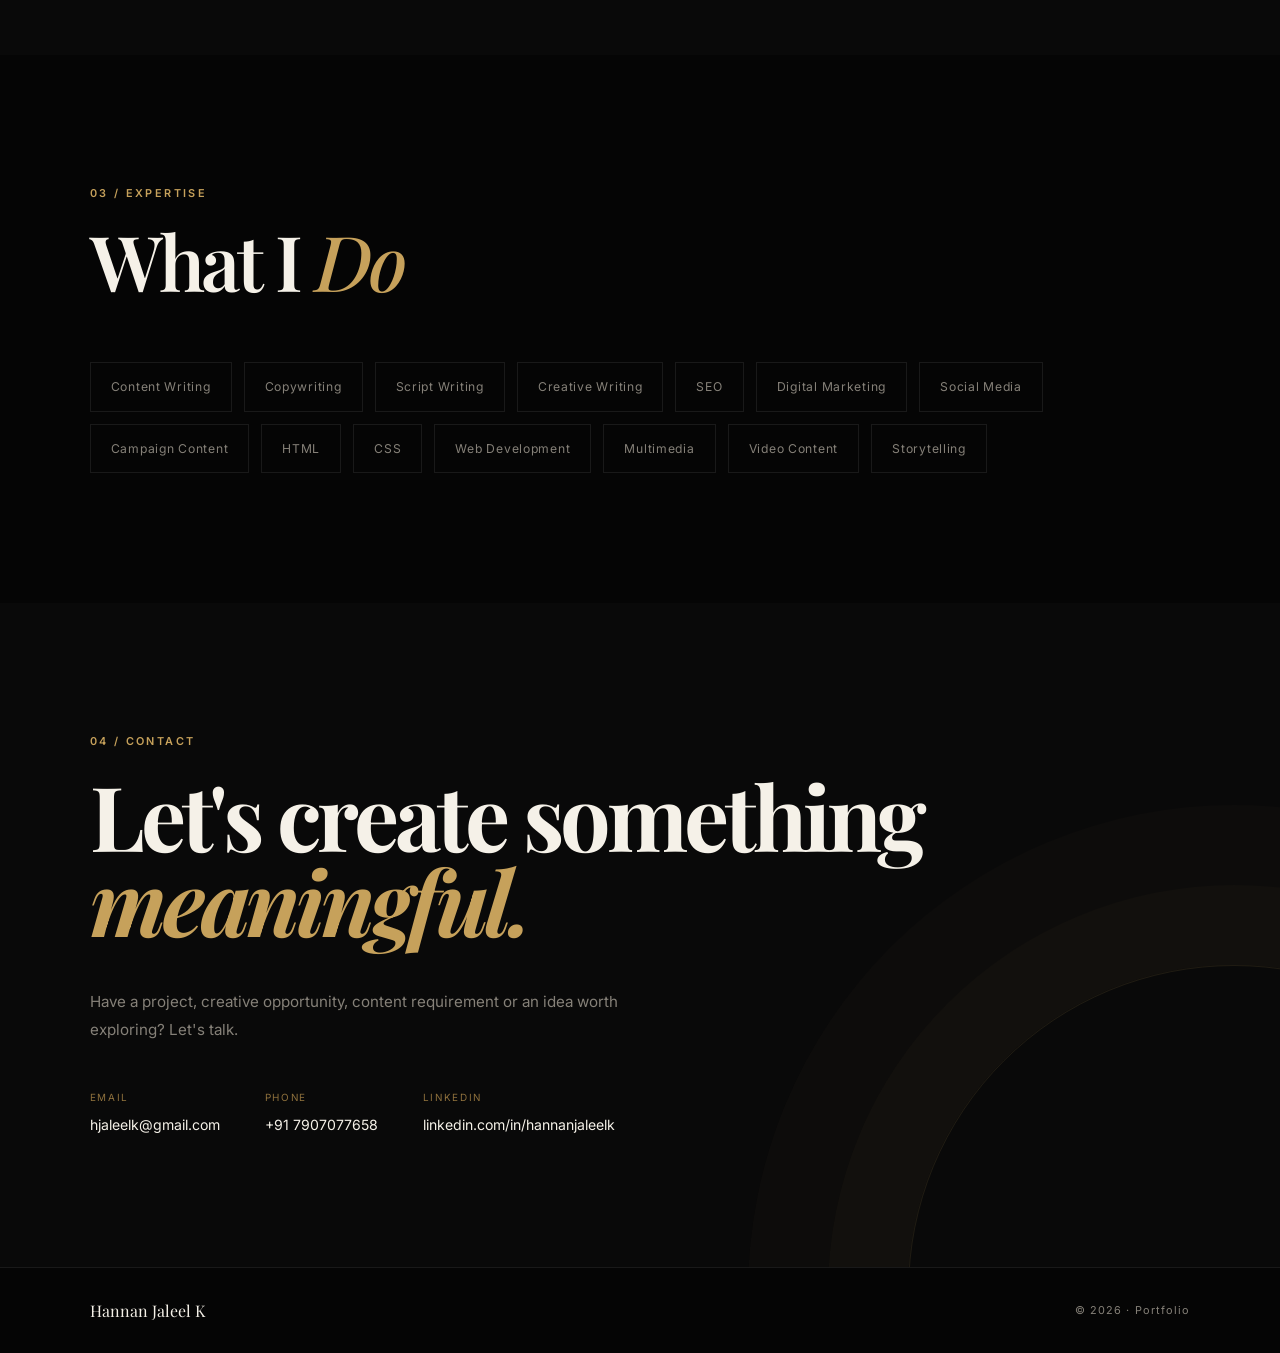
==== commit 9c29e302: "Fix portfolio links and layout" ====
--- a/index.html.html
+++ b/index.html.html
@@ -1,3278 +1,2434 @@
 <!DOCTYPE html>
 <html lang="en">
-
 <head>
-
-<meta charset="UTF-8">
-<meta name="viewport" content="width=device-width, initial-scale=1.0">
-
-<title>Hannan Jaleel K | Multimedia & Content Professional</title>
-
-<!-- Fonts -->
-<link rel="preconnect" href="https://fonts.googleapis.com">
-<link rel="preconnect" href="https://fonts.gstatic.com" crossorigin>
-
-<link href="https://fonts.googleapis.com/css2?family=Inter:wght@400;500;600;700&family=Playfair+Display:ital,wght@500;600;700&display=swap" rel="stylesheet">
-
-
-<style>
-
-/* =========================================================
-   DESIGN SYSTEM
-========================================================= */
-
-:root {
-
-    --black: #050505;
-    --black-2: #090909;
-    --black-3: #101010;
-
-    --gold: #C6A15B;
-    --gold-light: #E2C98D;
-    --gold-dark: #8F713D;
-
-    --ivory: #F5F1E8;
-    --ivory-dark: #E8E2D6;
-
-    --text: #D8D3C8;
-    --muted: #858078;
-
-    --line: rgba(198,161,91,.20);
-    --line-soft: rgba(255,255,255,.08);
-}
-
-
-/* =========================================================
-   RESET
-========================================================= */
-
-* {
-    margin: 0;
-    padding: 0;
-    box-sizing: border-box;
-    scroll-behavior: smooth;
-}
-
-html {
-    scroll-behavior: smooth;
-}
-
-body {
-    font-family: "Inter", sans-serif;
-    background: var(--black);
-    color: var(--ivory);
-    overflow-x: hidden;
-    line-height: 1.7;
-}
-
-
-/* =========================================================
-   SELECTION
-========================================================= */
-
-::selection {
-    background: var(--gold);
-    color: #050505;
-}
-
-
-/* =========================================================
-   CUSTOM SCROLLBAR
-========================================================= */
-
-::-webkit-scrollbar {
-    width: 7px;
-}
-
-::-webkit-scrollbar-track {
-    background: var(--black);
-}
-
-::-webkit-scrollbar-thumb {
-    background: var(--gold-dark);
-    border-radius: 20px;
-}
-
-
-/* =========================================================
-   CINEMATIC GRAIN
-========================================================= */
-
-body::after {
-
-    content: "";
-
-    position: fixed;
-    inset: 0;
-
-    pointer-events: none;
-    z-index: 9998;
-
-    opacity: .028;
-
-    background-image:
-        url("data:image/svg+xml,%3Csvg viewBox='0 0 180 180' xmlns='http://www.w3.org/2000/svg'%3E%3Cfilter id='noise'%3E%3CfeTurbulence type='fractalNoise' baseFrequency='.9' numOctaves='4' stitchTiles='stitch'/%3E%3C/filter%3E%3Crect width='100%25' height='100%25' filter='url(%23noise)'/%3E%3C/svg%3E");
-}
-
-
-/* =========================================================
-   CUSTOM CURSOR
-========================================================= */
-
-.cursor {
-
-    width: 8px;
-    height: 8px;
-
-    position: fixed;
-
-    top: 0;
-    left: 0;
-
-    border-radius: 50%;
-
-    background: var(--gold-light);
-
-    pointer-events: none;
-
-    z-index: 99999;
-
-    transform: translate(-50%, -50%);
-
-    transition:
-        width .25s ease,
-        height .25s ease,
-        background .25s ease;
-}
-
-
-.cursor-ring {
-
-    width: 34px;
-    height: 34px;
-
-    position: fixed;
-
-    top: 0;
-    left: 0;
-
-    border: 1px solid rgba(198,161,91,.5);
-
-    border-radius: 50%;
-
-    pointer-events: none;
-
-    z-index: 99998;
-
-    transform: translate(-50%, -50%);
-
-    transition:
-        width .3s ease,
-        height .3s ease,
-        border-color .3s ease;
-}
-
-
-/* =========================================================
-   NAVIGATION
-========================================================= */
-
-nav {
-
-    position: fixed;
-
-    top: 20px;
-    left: 50%;
-
-    transform: translateX(-50%);
-
-    width: min(1180px, 92%);
-
-    height: 64px;
-
-    padding: 0 24px;
-
-    display: flex;
-    align-items: center;
-    justify-content: space-between;
-
-    background: rgba(5,5,5,.72);
-
-    backdrop-filter: blur(25px);
-
-    border: 1px solid var(--line);
-
-    border-radius: 18px;
-
-    z-index: 1000;
-
-    animation:
-        navReveal 1s
-        cubic-bezier(.16,1,.3,1)
-        both;
-}
-
-
-.logo {
-
-    font-size: 17px;
-
-    font-weight: 700;
-
-    letter-spacing: 4px;
-
-    color: var(--ivory);
-}
-
-
-.logo span {
-    color: var(--gold);
-}
-
-
-nav ul {
-
-    display: flex;
-
-    list-style: none;
-
-    gap: 32px;
-}
-
-
-nav a {
-
-    position: relative;
-
-    color: #A39D91;
-
-    text-decoration: none;
-
-    font-size: 11px;
-
-    letter-spacing: 1px;
-
-    text-transform: uppercase;
-
-    transition: .35s ease;
-}
-
-
-nav a::after {
-
-    content: "";
-
-    position: absolute;
-
-    left: 0;
-
-    bottom: -8px;
-
-    width: 0;
-
-    height: 1px;
-
-    background: var(--gold);
-
-    transition: .4s ease;
-}
-
-
-nav a:hover {
-    color: var(--ivory);
-}
-
-
-nav a:hover::after {
-    width: 100%;
-}
-
-
-/* =========================================================
-   HERO
-========================================================= */
-
-#home {
-
-    min-height: 100vh;
-
-    position: relative;
-
-    display: flex;
-
-    flex-direction: column;
-
-    align-items: center;
-
-    justify-content: center;
-
-    text-align: center;
-
-    padding: 160px 7% 110px;
-
-    overflow: hidden;
-
-    background:
-        radial-gradient(
-            circle at 50% 42%,
-            #1C1A16 0%,
-            #0D0D0C 38%,
-            #070707 72%,
-            #050505 100%
-        );
-}
-
-
-/* =========================================================
-   HERO GRID
-========================================================= */
-
-.hero-grid {
-
-    position: absolute;
-
-    inset: 0;
-
-    opacity: .12;
-
-    background-image:
-
-        linear-gradient(
-            rgba(198,161,91,.12) 1px,
-            transparent 1px
-        ),
-
-        linear-gradient(
-            90deg,
-            rgba(198,161,91,.12) 1px,
-            transparent 1px
-        );
-
-    background-size: 90px 90px;
-
-    mask-image:
-        radial-gradient(
-            circle at center,
-            black 0%,
-            transparent 70%
-        );
-
-    animation: gridMove 20s linear infinite;
-}
-
-
-/* =========================================================
-   HERO GOLD LIGHT
-========================================================= */
-
-.hero-light {
-
-    position: absolute;
-
-    width: 650px;
-    height: 650px;
-
-    border-radius: 50%;
-
-    background:
-        radial-gradient(
-            circle,
-            rgba(198,161,91,.14),
-            rgba(198,161,91,.04) 35%,
-            transparent 70%
-        );
-
-    filter: blur(20px);
-
-    animation:
-        heroLight 10s
-        ease-in-out
-        infinite
-        alternate;
-}
-
-
-/* =========================================================
-   HERO RINGS
-========================================================= */
-
-.hero-ring {
-
-    position: absolute;
-
-    border: 1px solid rgba(198,161,91,.12);
-
-    border-radius: 50%;
-
-    pointer-events: none;
-}
-
-
-.hero-ring.one {
-
-    width: 400px;
-    height: 400px;
-
-    animation:
-        rotate 30s
-        linear
-        infinite;
-}
-
-
-.hero-ring.two {
-
-    width: 650px;
-    height: 650px;
-
-    animation:
-        rotateReverse 45s
-        linear
-        infinite;
-}
-
-
-.hero-ring.three {
-
-    width: 900px;
-    height: 900px;
-
-    opacity: .5;
-
-    animation:
-        rotate 60s
-        linear
-        infinite;
-}
-
-
-/* =========================================================
-   HERO CORNER TEXT
-========================================================= */
-
-.hero-corner {
-
-    position: absolute;
-
-    color: #5F594F;
-
-    font-size: 9px;
-
-    letter-spacing: 3px;
-
-    text-transform: uppercase;
-
-    writing-mode: vertical-rl;
-}
-
-
-.hero-corner.left {
-
-    left: 35px;
-
-    top: 50%;
-
-    transform: translateY(-50%);
-}
-
-
-.hero-corner.right {
-
-    right: 35px;
-
-    top: 50%;
-
-    transform:
-        translateY(-50%)
-        rotate(180deg);
-}
-
-
-/* =========================================================
-   PROFILE
-========================================================= */
-
-.profile-wrap {
-
-    position: relative;
-
-    z-index: 5;
-
-    animation:
-        profileReveal 1.4s
-        cubic-bezier(.16,1,.3,1)
-        both;
-}
-
-
-.profile-wrap::before {
-
-    content: "";
-
-    position: absolute;
-
-    inset: -22px;
-
-    border:
-        1px solid
-        rgba(198,161,91,.15);
-
-    border-radius: 50%;
-
-    animation:
-        pulseRing 3s
-        ease-in-out
-        infinite;
-}
-
-
-.profile-wrap::after {
-
-    content: "";
-
-    position: absolute;
-
-    inset: -10px;
-
-    border:
-        1px dashed
-        rgba(198,161,91,.25);
-
-    border-radius: 50%;
-
-    animation:
-        rotate 18s
-        linear
-        infinite;
-}
-
-
-.profile-pic {
-
-    width: 180px;
-    height: 180px;
-
-    object-fit: cover;
-
-    border-radius: 50%;
-
-    padding: 5px;
-
-    border:
-        1px solid
-        var(--gold);
-
-    background: #0B0B0B;
-
-    box-shadow:
-        0 0 0 10px rgba(198,161,91,.025),
-        0 30px 100px rgba(0,0,0,.8);
-
-    position: relative;
-
-    z-index: 2;
-
-    transition: .5s ease;
-}
-
-
-.profile-pic:hover {
-
-    transform: scale(1.04);
-
-    box-shadow:
-        0 0 0 18px rgba(198,161,91,.035),
-        0 35px 110px rgba(0,0,0,.9);
-}
-
-
-/* =========================================================
-   HERO CONTENT
-========================================================= */
-
-.hero-content {
-
-    position: relative;
-
-    z-index: 5;
-}
-
-
-#home h1 {
-
-    margin-top: 42px;
-
-    font-family:
-        "Playfair Display",
-        serif;
-
-    font-size:
-        clamp(55px, 9vw, 125px);
-
-    font-weight: 500;
-
-    line-height: .9;
-
-    letter-spacing: -5px;
-
-    animation:
-        fadeUp 1.2s
-        cubic-bezier(.16,1,.3,1)
-        .2s
-        both;
-}
-
-
-#home h1 em {
-
-    font-style: italic;
-
-    color: var(--gold-light);
-}
-
-
-.hero-title {
-
-    margin-top: 30px;
-
-    color: var(--gold);
-
-    font-size:
-        clamp(14px,2vw,19px);
-
-    letter-spacing: 1px;
-
-    animation:
-        fadeUp 1.1s
-        ease
-        .45s
-        both;
-}
-
-
-.hero-description {
-
-    max-width: 650px;
-
-    margin: 20px auto 0;
-
-    color: var(--muted);
-
-    font-size: 14px;
-
-    line-height: 1.9;
-
-    animation:
-        fadeUp 1.1s
-        ease
-        .65s
-        both;
-}
-
-
-/* =========================================================
-   BUTTONS
-========================================================= */
-
-.buttons {
-
-    display: flex;
-
-    justify-content: center;
-
-    gap: 14px;
-
-    margin-top: 38px;
-
-    animation:
-        fadeUp 1.1s
-        ease
-        .85s
-        both;
-}
-
-
-.btn {
-
-    position: relative;
-
-    padding: 14px 27px;
-
-    border-radius: 50px;
-
-    border:
-        1px solid
-        rgba(198,161,91,.35);
-
-    color: var(--ivory);
-
-    text-decoration: none;
-
-    font-size: 11px;
-
-    letter-spacing: 1px;
-
-    text-transform: uppercase;
-
-    overflow: hidden;
-
-    transition: .4s ease;
-}
-
-
-.btn span {
-
-    position: relative;
-
-    z-index: 2;
-}
-
-
-.btn::before {
-
-    content: "";
-
-    position: absolute;
-
-    inset: 0;
-
-    background: var(--gold);
-
-    transform: translateY(105%);
-
-    transition:
-        .45s
-        cubic-bezier(.16,1,.3,1);
-}
-
-
-.btn:hover::before {
-    transform: translateY(0);
-}
-
-
-.btn:hover {
-
-    color: #050505;
-
-    transform: translateY(-5px);
-
-    border-color: var(--gold);
-}
-
-
-.btn.primary {
-
-    background: var(--gold);
-
-    color: #050505;
-}
-
-
-.btn.primary::before {
-    background: var(--ivory);
-}
-
-
-.btn.primary:hover {
-    color: #050505;
-}
-
-
-/* =========================================================
-   SCROLL INDICATOR
-========================================================= */
-
-.scroll-indicator {
-
-    position: absolute;
-
-    bottom: 35px;
-
-    left: 50%;
-
-    transform: translateX(-50%);
-
-    display: flex;
-
-    flex-direction: column;
-
-    align-items: center;
-
-    gap: 10px;
-
-    color: #625D54;
-
-    font-size: 8px;
-
-    letter-spacing: 3px;
-
-    text-transform: uppercase;
-
-    z-index: 5;
-}
-
-
-.scroll-line {
-
-    width: 1px;
-
-    height: 45px;
-
-    background:
-        linear-gradient(
-            to bottom,
-            var(--gold),
-            transparent
-        );
-
-    animation:
-        scrollLine 2s
-        ease-in-out
-        infinite;
-}
-
-
-/* =========================================================
-   MARQUEE
-========================================================= */
-
-.marquee {
-
-    overflow: hidden;
-
-    white-space: nowrap;
-
-    padding: 18px 0;
-
-    background: #070707;
-
-    border-top:
-        1px solid
-        var(--line);
-
-    border-bottom:
-        1px solid
-        var(--line);
-}
-
-
-.marquee-track {
-
-    display: inline-block;
-
-    animation:
-        marquee 28s
-        linear
-        infinite;
-}
-
-
-.marquee span {
-
-    margin: 0 35px;
-
-    color: #70695E;
-
-    font-size: 10px;
-
-    letter-spacing: 4px;
-
-    text-transform: uppercase;
-}
-
-
-.marquee strong {
-    color: var(--gold);
-}
-
-
-/* =========================================================
-   GENERAL SECTIONS
-========================================================= */
-
-section {
-    padding: 145px 8%;
-}
-
-
-.section-label {
-
-    margin-bottom: 18px;
-
-    color: var(--gold);
-
-    font-size: 10px;
-
-    letter-spacing: 4px;
-
-    text-transform: uppercase;
-}
-
-
-h2 {
-
-    font-family:
-        "Playfair Display",
-        serif;
-
-    font-size:
-        clamp(50px,7vw,90px);
-
-    font-weight: 500;
-
-    line-height: .95;
-
-    letter-spacing: -4px;
-
-    margin-bottom: 55px;
-}
-
-
-/* =========================================================
-   ABOUT
-========================================================= */
-
-#about {
-
-    position: relative;
-
-    background: var(--ivory);
-
-    color: #141414;
-
-    overflow: hidden;
-}
-
-
-#about::before {
-
-    content: "";
-
-    position: absolute;
-
-    width: 1px;
-
-    height: 70%;
-
-    right: 12%;
-
-    top: 15%;
-
-    background: #D0C8BA;
-
-    opacity: .5;
-}
-
-
-.about-layout {
-
-    max-width: 1150px;
-
-    display: grid;
-
-    grid-template-columns:
-        1.2fr .8fr;
-
-    gap: 90px;
-}
-
-
-.about-content {
-    max-width: 760px;
-}
-
-
-.about-content p {
-
-    font-size: 17px;
-
-    line-height: 1.95;
-
-    color: #57524B;
-
-    margin-bottom: 25px;
-}
-
-
-.about-intro {
-
-    font-family:
-        "Playfair Display",
-        serif;
-
-    font-size: 30px !important;
-
-    line-height: 1.5 !important;
-
-    color: #141414 !important;
-}
-
-
-/* =========================================================
-   STATS
-========================================================= */
-
-.stats {
-    border-top: 1px solid #C9C1B4;
-}
-
-
-.stat {
-
-    padding: 26px 0;
-
-    border-bottom:
-        1px solid
-        #C9C1B4;
-
-    transition: .4s ease;
-}
-
-
-.stat:hover {
-    padding-left: 12px;
-}
-
-
-.stat-number {
-
-    display: block;
-
-    font-family:
-        "Playfair Display",
-        serif;
-
-    font-size: 42px;
-
-    color: #171717;
-}
-
-
-.stat-label {
-
-    color: #8A8276;
-
-    font-size: 9px;
-
-    letter-spacing: 2px;
-
-    text-transform: uppercase;
-}
-
-
-/* =========================================================
-   EXPERIENCE
-========================================================= */
-
-.experience {
-
-    max-width: 1150px;
-
-    display: grid;
-
-    grid-template-columns:
-        repeat(3,1fr);
-
-    gap: 18px;
-
-    margin-top: 85px;
-}
-
-
-.experience-card {
-
-    position: relative;
-
-    padding: 34px;
-
-    min-height: 245px;
-
-    border:
-        1px solid
-        #CBC3B6;
-
-    background:
-        rgba(255,255,255,.45);
-
-    overflow: hidden;
-
-    transition:
-        transform .6s
-        cubic-bezier(.16,1,.3,1),
-        box-shadow .5s ease;
-}
-
-
-.experience-card::before {
-
-    content: "";
-
-    position: absolute;
-
-    width: 100px;
-
-    height: 100px;
-
-    border-radius: 50%;
-
-    border:
-        1px solid
-        rgba(198,161,91,.2);
-
-    right: -45px;
-
-    top: -45px;
-
-    transition: .7s ease;
-}
-
-
-.experience-card:hover::before {
-    transform: scale(2);
-}
-
-
-.experience-card:hover {
-
-    transform: translateY(-12px);
-
-    background: #FFFFFF;
-
-    box-shadow:
-        0 30px 70px
-        rgba(0,0,0,.10);
-}
-
-
-.experience-card span {
-
-    display: block;
-
-    margin-bottom: 42px;
-
-    color: var(--gold);
-
-    font-size: 10px;
-
-    letter-spacing: 2px;
-}
-
-
-.experience-card h3 {
-
-    margin-bottom: 12px;
-
-    font-size: 19px;
-}
-
-
-.experience-card p {
-
-    color: #69635B;
-
-    font-size: 13px;
-
-    line-height: 1.8;
-}
-
-
-/* =========================================================
-   WORK
-========================================================= */
-
-#work {
-
-    background: var(--black);
-
-    position: relative;
-
-    overflow: hidden;
-}
-
-
-#work::before {
-
-    content: "";
-
-    position: absolute;
-
-    inset: 0;
-
-    opacity: .08;
-
-    background-image:
-
-        linear-gradient(
-            rgba(198,161,91,.1) 1px,
-            transparent 1px
-        ),
-
-        linear-gradient(
-            90deg,
-            rgba(198,161,91,.1) 1px,
-            transparent 1px
-        );
-
-    background-size: 100px 100px;
-
-    pointer-events: none;
-}
-
-
-.work-header {
-
-    max-width: 1150px;
-
-    display: flex;
-
-    justify-content: space-between;
-
-    align-items: end;
-
-    position: relative;
-}
-
-
-.work-note {
-
-    max-width: 320px;
-
-    margin-bottom: 55px;
-
-    color: #777169;
-
-    font-size: 13px;
-
-    line-height: 1.8;
-}
-
-
-.work-grid {
-
-    max-width: 1150px;
-
-    display: grid;
-
-    grid-template-columns:
-        repeat(2,1fr);
-
-    gap: 18px;
-
-    position: relative;
-}
-
-
-/* =========================================================
-   WORK CARD
-========================================================= */
-
-.work-card {
-
-    position: relative;
-
-    min-height: 370px;
-
-    padding: 38px;
-
-    display: flex;
-
-    flex-direction: column;
-
-    justify-content: flex-end;
-
-    overflow: hidden;
-
-    border:
-        1px solid
-        var(--line);
-
-    background:
-        linear-gradient(
-            135deg,
-            #111111,
-            #080808
-        );
-
-    transition:
-        transform .6s
-        cubic-bezier(.16,1,.3,1),
-        border-color .4s ease;
-}
-
-
-.work-card::before {
-
-    content: "";
-
-    position: absolute;
-
-    width: 350px;
-
-    height: 350px;
-
-    top: -180px;
-
-    right: -180px;
-
-    border-radius: 50%;
-
-    background:
-        radial-gradient(
-            circle,
-            rgba(198,161,91,.16),
-            transparent 65%
-        );
-
-    transition: .8s ease;
-}
-
-
-.work-card::after {
-
-    content: "";
-
-    position: absolute;
-
-    width: 180px;
-
-    height: 180px;
-
-    top: 35px;
-
-    right: 35px;
-
-    border-radius: 50%;
-
-    border:
-        1px solid
-        rgba(198,161,91,.10);
-
-    transition: .8s ease;
-}
-
-
-.work-card:hover::before {
-    transform: scale(1.5);
-}
-
-
-.work-card:hover::after {
-
-    transform: scale(1.4);
-
-    border-color:
-        rgba(198,161,91,.3);
-}
-
-
-.work-card:hover {
-
-    transform: translateY(-12px);
-
-    border-color:
-        rgba(198,161,91,.5);
-}
-
-
-.work-number {
-
-    position: absolute;
-
-    top: 28px;
-
-    left: 30px;
-
-    color: #5D574E;
-
-    font-size: 9px;
-
-    letter-spacing: 2px;
-}
-
-
-.work-card h3 {
-
-    position: relative;
-
-    z-index: 3;
-
-    font-family:
-        "Playfair Display",
-        serif;
-
-    font-size: 33px;
-
-    font-weight: 500;
-
-    margin-bottom: 12px;
-}
-
-
-.work-card p {
-
-    position: relative;
-
-    z-index: 3;
-
-    max-width: 450px;
-
-    color: #888178;
-
-    font-size: 13px;
-
-    line-height: 1.8;
-
-    margin-bottom: 25px;
-}
-
-
-.work-card a {
-
-    position: relative;
-
-    z-index: 3;
-
-    width: fit-content;
-
-    color: var(--gold-light);
-
-    text-decoration: none;
-
-    font-size: 10px;
-
-    letter-spacing: 2px;
-
-    text-transform: uppercase;
-
-    padding-bottom: 7px;
-
-    border-bottom:
-        1px solid
-        #594A32;
-
-    transition: .35s ease;
-}
-
-
-.work-card a:hover {
-
-    color: white;
-
-    padding-left: 8px;
-
-    border-color:
-        var(--gold);
-}
-
-
-/* =========================================================
-   SKILLS
-========================================================= */
-
-#skills {
-
-    background: var(--ivory-dark);
-
-    color: #141414;
-}
-
-
-.skills-wrapper {
-    max-width: 1100px;
-}
-
-
-.skills-intro {
-
-    max-width: 680px;
-
-    color: #5C5750;
-
-    font-size: 17px;
-
-    line-height: 1.9;
-
-    margin-bottom: 45px;
-}
-
-
-.skills-container {
-
-    display: flex;
-
-    flex-wrap: wrap;
-
-    gap: 10px;
-}
-
-
-.skill {
-
-    padding: 13px 20px;
-
-    border:
-        1px solid
-        #C5BDAF;
-
-    border-radius: 50px;
-
-    font-size: 11px;
-
-    letter-spacing: .5px;
-
-    transition:
-        transform .35s ease,
-        background .35s ease,
-        color .35s ease;
-}
-
-
-.skill:hover {
-
-    background: #151515;
-
-    color: var(--gold-light);
-
-    border-color: #151515;
-
-    transform: translateY(-5px);
-}
-
-
-/* =========================================================
-   CONTACT
-========================================================= */
-
-#contact {
-
-    min-height: 90vh;
-
-    display: flex;
-
-    align-items: center;
-
-    position: relative;
-
-    overflow: hidden;
-
-    background: var(--black);
-}
-
-
-.contact-ring {
-
-    position: absolute;
-
-    width: 700px;
-
-    height: 700px;
-
-    right: -280px;
-
-    top: 50%;
-
-    transform:
-        translateY(-50%);
-
-    border:
-        1px solid
-        rgba(198,161,91,.12);
-
-    border-radius: 50%;
-
-    animation:
-        rotate 35s
-        linear
-        infinite;
-}
-
-
-.contact-ring::before {
-
-    content: "";
-
-    position: absolute;
-
-    inset: 80px;
-
-    border:
-        1px solid
-        rgba(198,161,91,.08);
-
-    border-radius: 50%;
-}
-
-
-.contact-content {
-
-    position: relative;
-
-    z-index: 3;
-
-    max-width: 1100px;
-}
-
-
-.contact-heading {
-    max-width: 950px;
-}
-
-
-.contact-heading h2 {
-
-    font-size:
-        clamp(55px,8vw,110px);
-
-    margin-bottom: 30px;
-}
-
-
-.contact-heading em {
-
-    color: var(--gold-light);
-
-    font-style: italic;
-}
-
-
-.contact-text {
-
-    max-width: 600px;
-
-    color: #817B71;
-
-    font-size: 15px;
-
-    line-height: 1.8;
-
-    margin-bottom: 45px;
-}
-
-
-.contact-links {
-
-    display: flex;
-
-    flex-direction: column;
-
-    gap: 14px;
-}
-
-
-.contact-links a {
-
-    width: fit-content;
-
-    color: var(--ivory);
-
-    text-decoration: none;
-
-    font-family:
-        "Playfair Display",
-        serif;
-
-    font-size:
-        clamp(23px,3vw,34px);
-
-    transition: .4s ease;
-}
-
-
-.contact-links a:hover {
-
-    color: var(--gold);
-
-    transform:
-        translateX(12px);
-}
-
-
-/* =========================================================
-   FOOTER
-========================================================= */
-
-footer {
-
-    padding: 25px 8%;
-
-    display: flex;
-
-    justify-content: space-between;
-
-    background: #030303;
-
-    border-top:
-        1px solid
-        var(--line);
-
-    color: #514C45;
-
-    font-size: 10px;
-
-    letter-spacing: .5px;
-}
-
-
-.footer-name {
-    color: var(--gold);
-}
-
-
-/* =========================================================
-   SCROLL REVEAL
-========================================================= */
-
-.reveal {
-
-    opacity: 0;
-
-    transform:
-        translateY(55px);
-
-    transition:
-        opacity 1s ease,
-        transform 1s
-        cubic-bezier(.16,1,.3,1);
-}
-
-
-.reveal.active {
-
-    opacity: 1;
-
-    transform:
-        translateY(0);
-}
-
-
-/* =========================================================
-   ANIMATION DELAYS
-========================================================= */
-
-.experience-card:nth-child(2) {
-    transition-delay: .1s;
-}
-
-.experience-card:nth-child(3) {
-    transition-delay: .2s;
-}
-
-.work-card:nth-child(2) {
-    transition-delay: .1s;
-}
-
-.work-card:nth-child(3) {
-    transition-delay: .2s;
-}
-
-.work-card:nth-child(4) {
-    transition-delay: .3s;
-}
-
-
-/* =========================================================
-   KEYFRAMES
-========================================================= */
-
-@keyframes fadeUp {
-
-    from {
-
-        opacity: 0;
-
-        transform:
-            translateY(50px);
-    }
-
-    to {
-
-        opacity: 1;
-
-        transform:
-            translateY(0);
-    }
-}
-
-
-@keyframes profileReveal {
-
-    from {
-
-        opacity: 0;
-
-        transform:
-            scale(.55)
-            rotate(-10deg);
-    }
-
-    to {
-
-        opacity: 1;
-
-        transform:
-            scale(1)
-            rotate(0);
-    }
-}
-
-
-@keyframes navReveal {
-
-    from {
-
-        opacity: 0;
-
-        transform:
-            translate(-50%,-35px);
-    }
-
-    to {
-
-        opacity: 1;
-
-        transform:
-            translate(-50%,0);
-    }
-}
-
-
-@keyframes heroLight {
-
-    0% {
-
-        transform:
-            translate(-100px,-40px)
-            scale(.8);
-    }
-
-    100% {
-
-        transform:
-            translate(100px,50px)
-            scale(1.15);
-    }
-}
-
-
-@keyframes rotate {
-
-    from {
-        transform: rotate(0deg);
-    }
-
-    to {
-        transform: rotate(360deg);
-    }
-}
-
-
-@keyframes rotateReverse {
-
-    from {
-        transform: rotate(360deg);
-    }
-
-    to {
-        transform: rotate(0deg);
-    }
-}
-
-
-@keyframes pulseRing {
-
-    0%,100% {
-
-        transform: scale(1);
-
-        opacity: .5;
-    }
-
-    50% {
-
-        transform: scale(1.08);
-
-        opacity: 1;
-    }
-}
-
-
-@keyframes gridMove {
-
-    from {
-        transform: translate(0,0);
-    }
-
-    to {
-        transform: translate(90px,90px);
-    }
-}
-
-
-@keyframes scrollLine {
-
-    0% {
-
-        transform: scaleY(0);
-
-        transform-origin: top;
-    }
-
-    50% {
-
-        transform: scaleY(1);
-
-        transform-origin: top;
-    }
-
-    51% {
-        transform-origin: bottom;
-    }
-
-    100% {
-
-        transform: scaleY(0);
-
-        transform-origin: bottom;
-    }
-}
-
-
-@keyframes marquee {
-
-    from {
-        transform: translateX(0);
-    }
-
-    to {
-        transform: translateX(-50%);
-    }
-}
-
-
-/* =========================================================
-   MOBILE
-========================================================= */
-
-@media (max-width: 800px) {
-
-    nav {
-
-        top: 10px;
-
-        width: 94%;
-
-        height: 58px;
-
-        padding: 0 15px;
-
-        border-radius: 14px;
-    }
-
-
-    nav ul {
-        gap: 12px;
-    }
-
-
-    nav a {
-
-        font-size: 8px;
-
-        letter-spacing: .5px;
-    }
-
-
-    .logo {
-
-        font-size: 13px;
-
-        letter-spacing: 2px;
-    }
-
-
-    section {
-        padding: 105px 6%;
-    }
-
-
-    #home {
-        padding: 140px 6% 110px;
-    }
-
-
-    .profile-pic {
-
-        width: 145px;
-
-        height: 145px;
-    }
-
-
-    .hero-ring.one {
-
-        width: 280px;
-
-        height: 280px;
-    }
-
-
-    .hero-ring.two {
-
-        width: 450px;
-
-        height: 450px;
-    }
-
-
-    .hero-ring.three {
-
-        width: 620px;
-
-        height: 620px;
-    }
-
-
-    #home h1 {
-
-        font-size:
-            clamp(48px,14vw,76px);
-
-        letter-spacing: -3px;
-    }
-
-
-    .hero-title {
-        font-size: 13px;
-    }
-
-
-    .hero-description {
-        font-size: 13px;
-    }
-
-
-    .buttons {
-
-        flex-direction: column;
-
-        width: 100%;
-
-        max-width: 280px;
-    }
-
-
-    .btn {
-        text-align: center;
-    }
-
-
-    .hero-corner {
-        display: none;
-    }
-
-
-    .about-layout {
-
-        grid-template-columns: 1fr;
-
-        gap: 55px;
-    }
-
-
-    .about-intro {
-        font-size: 25px !important;
-    }
-
-
-    .about-content p {
-        font-size: 15px;
-    }
-
-
-    #about::before {
-        display: none;
-    }
-
-
-    .experience {
-
-        grid-template-columns: 1fr;
-
-        margin-top: 60px;
-    }
-
-
-    .work-header {
-        display: block;
-    }
-
-
-    .work-note {
-
-        margin-top: -25px;
-
-        margin-bottom: 45px;
-    }
-
-
-    .work-grid {
-
-        grid-template-columns: 1fr;
-    }
-
-
-    .work-card {
-        min-height: 310px;
-    }
-
-
-    .contact-heading h2 {
-        font-size: 55px;
-    }
-
-
-    .contact-ring {
-
-        width: 500px;
-
-        height: 500px;
-
-        right: -300px;
-    }
-
-
-    footer {
-
-        flex-direction: column;
-
-        gap: 8px;
-
-        text-align: center;
-    }
-
-
-    .cursor,
-    .cursor-ring {
-        display: none;
-    }
-}
-
-
-/* =========================================================
-   REDUCED MOTION
-========================================================= */
-
-@media (prefers-reduced-motion: reduce) {
-
-    *,
-    *::before,
-    *::after {
-
-        animation-duration:
-            .01ms !important;
-
-        animation-iteration-count:
-            1 !important;
-
-        transition-duration:
-            .01ms !important;
-
-        scroll-behavior:
-            auto !important;
-    }
-}
-
-</style>
-
+    <meta charset="UTF-8">
+    <meta name="viewport" content="width=device-width, initial-scale=1.0">
+
+    <title>Hannan Jaleel K | Portfolio</title>
+
+    <meta name="description" content="Hannan Jaleel K - Content Writer, Digital Marketer and Multimedia Professional. BSc IT graduate pursuing MA Multimedia.">
+    <meta name="author" content="Hannan Jaleel K">
+
+    <!-- Google Fonts -->
+    <link rel="preconnect" href="https://fonts.googleapis.com">
+    <link rel="preconnect" href="https://fonts.gstatic.com" crossorigin>
+    <link href="https://fonts.googleapis.com/css2?family=Inter:wght@400;500;600;700&family=Playfair+Display:ital,wght@500;600;700&display=swap" rel="stylesheet">
+
+    <style>
+
+        /* =========================
+           ROOT
+        ========================= */
+
+        :root {
+            --black: #050505;
+            --black-2: #090909;
+            --black-3: #101010;
+
+            --gold: #C6A15B;
+            --gold-light: #E2C98D;
+            --gold-dark: #8F713D;
+
+            --ivory: #F5F1E8;
+            --ivory-dark: #E8E2D6;
+
+            --text: #D8D3C8;
+            --muted: #858078;
+
+            --line: rgba(198, 161, 91, 0.20);
+            --line-soft: rgba(255, 255, 255, 0.08);
+        }
+
+
+        /* =========================
+           RESET
+        ========================= */
+
+        * {
+            margin: 0;
+            padding: 0;
+            box-sizing: border-box;
+        }
+
+        html {
+            scroll-behavior: smooth;
+        }
+
+        body {
+            background: var(--black);
+            color: var(--text);
+            font-family: "Inter", sans-serif;
+            overflow-x: hidden;
+            line-height: 1.6;
+        }
+
+        ::selection {
+            background: var(--gold);
+            color: var(--black);
+        }
+
+        ::-webkit-scrollbar {
+            width: 7px;
+        }
+
+        ::-webkit-scrollbar-track {
+            background: var(--black);
+        }
+
+        ::-webkit-scrollbar-thumb {
+            background: var(--gold-dark);
+            border-radius: 10px;
+        }
+
+        a {
+            color: inherit;
+            text-decoration: none;
+        }
+
+        button,
+        a {
+            -webkit-tap-highlight-color: transparent;
+        }
+
+
+        /* =========================
+           GRAIN
+        ========================= */
+
+        body::before {
+            content: "";
+            position: fixed;
+            inset: 0;
+            pointer-events: none;
+            z-index: 9998;
+            opacity: 0.035;
+
+            background-image: url("data:image/svg+xml,%3Csvg viewBox='0 0 180 180' xmlns='http://www.w3.org/2000/svg'%3E%3Cfilter id='n'%3E%3CfeTurbulence type='fractalNoise' baseFrequency='.9' numOctaves='4' stitchTiles='stitch'/%3E%3C/filter%3E%3Crect width='100%25' height='100%25' filter='url(%23n)' opacity='.45'/%3E%3C/svg%3E");
+        }
+
+
+        /* =========================
+           CUSTOM CURSOR
+        ========================= */
+
+        .cursor {
+            width: 8px;
+            height: 8px;
+            background: var(--gold);
+            border-radius: 50%;
+            position: fixed;
+            pointer-events: none;
+            z-index: 10001;
+            transform: translate(-50%, -50%);
+            transition: transform 0.15s ease;
+        }
+
+        .cursor-ring {
+            width: 35px;
+            height: 35px;
+            border: 1px solid rgba(198, 161, 91, 0.5);
+            border-radius: 50%;
+            position: fixed;
+            pointer-events: none;
+            z-index: 10000;
+            transform: translate(-50%, -50%);
+            transition:
+                width 0.25s ease,
+                height 0.25s ease,
+                border-color 0.25s ease;
+        }
+
+        body.cursor-hover .cursor-ring {
+            width: 55px;
+            height: 55px;
+            border-color: var(--gold);
+        }
+
+
+        /* =========================
+           NAVIGATION
+        ========================= */
+
+        nav {
+            position: fixed;
+            top: 0;
+            left: 0;
+            width: 100%;
+            height: 80px;
+
+            display: flex;
+            align-items: center;
+            justify-content: space-between;
+
+            padding: 0 6vw;
+
+            z-index: 999;
+
+            background: rgba(5, 5, 5, 0.72);
+            backdrop-filter: blur(16px);
+            -webkit-backdrop-filter: blur(16px);
+
+            border-bottom: 1px solid rgba(255, 255, 255, 0.05);
+
+            animation: navReveal 1s ease forwards;
+        }
+
+        .nav-logo {
+            font-family: "Playfair Display", serif;
+            font-size: 1.3rem;
+            color: var(--ivory);
+            letter-spacing: 0.04em;
+        }
+
+        .nav-logo span {
+            color: var(--gold);
+        }
+
+        .nav-links {
+            display: flex;
+            gap: 34px;
+            list-style: none;
+        }
+
+        .nav-links a {
+            position: relative;
+
+            color: var(--muted);
+
+            font-size: 0.75rem;
+            font-weight: 500;
+
+            letter-spacing: 0.14em;
+            text-transform: uppercase;
+
+            transition: color 0.3s ease;
+        }
+
+        .nav-links a::after {
+            content: "";
+
+            position: absolute;
+            left: 0;
+            bottom: -7px;
+
+            width: 0;
+            height: 1px;
+
+            background: var(--gold);
+
+            transition: width 0.3s ease;
+        }
+
+        .nav-links a:hover {
+            color: var(--gold-light);
+        }
+
+        .nav-links a:hover::after {
+            width: 100%;
+        }
+
+
+        /* =========================
+           HERO
+        ========================= */
+
+        .hero {
+            position: relative;
+
+            min-height: 100vh;
+
+            display: flex;
+            align-items: center;
+
+            padding: 140px 7vw 90px;
+
+            overflow: hidden;
+        }
+
+        .hero-grid {
+            position: absolute;
+            inset: 0;
+
+            opacity: 0.22;
+
+            background-image:
+                linear-gradient(rgba(198, 161, 91, 0.08) 1px, transparent 1px),
+                linear-gradient(90deg, rgba(198, 161, 91, 0.08) 1px, transparent 1px);
+
+            background-size: 70px 70px;
+
+            mask-image: linear-gradient(to bottom, black, transparent);
+            -webkit-mask-image: linear-gradient(to bottom, black, transparent);
+
+            animation: gridMove 20s linear infinite;
+        }
+
+        .hero-light {
+            position: absolute;
+
+            width: 600px;
+            height: 600px;
+
+            border-radius: 50%;
+
+            background: radial-gradient(
+                circle,
+                rgba(198, 161, 91, 0.13),
+                transparent 65%
+            );
+
+            filter: blur(10px);
+
+            top: 5%;
+            right: -12%;
+
+            pointer-events: none;
+        }
+
+        .hero-rings {
+            position: absolute;
+
+            width: 650px;
+            height: 650px;
+
+            border: 1px solid rgba(198, 161, 91, 0.08);
+
+            border-radius: 50%;
+
+            right: -230px;
+            top: 50%;
+
+            transform: translateY(-50%);
+
+            box-shadow:
+                0 0 0 80px rgba(198, 161, 91, 0.025),
+                0 0 0 160px rgba(198, 161, 91, 0.018),
+                0 0 0 240px rgba(198, 161, 91, 0.012);
+
+            animation: rotate 35s linear infinite;
+        }
+
+        .hero-content {
+            position: relative;
+            z-index: 3;
+
+            width: 62%;
+        }
+
+        .eyebrow {
+            color: var(--gold);
+
+            font-size: 0.72rem;
+            font-weight: 600;
+
+            letter-spacing: 0.25em;
+            text-transform: uppercase;
+
+            margin-bottom: 22px;
+
+            opacity: 0;
+            animation: fadeUp 0.8s ease 0.25s forwards;
+        }
+
+        .hero h1 {
+            font-family: "Playfair Display", serif;
+
+            font-size: clamp(4rem, 8vw, 8rem);
+
+            line-height: 0.9;
+
+            font-weight: 600;
+
+            color: var(--ivory);
+
+            letter-spacing: -0.045em;
+
+            margin-bottom: 30px;
+
+            opacity: 0;
+            animation: fadeUp 0.9s ease 0.4s forwards;
+        }
+
+        .hero h1 span {
+            display: block;
+            color: var(--gold);
+            font-style: italic;
+        }
+
+        .hero-description {
+            max-width: 620px;
+
+            color: var(--muted);
+
+            font-size: 1rem;
+
+            line-height: 1.9;
+
+            margin-bottom: 38px;
+
+            opacity: 0;
+            animation: fadeUp 0.9s ease 0.55s forwards;
+        }
+
+        .hero-buttons {
+            display: flex;
+            align-items: center;
+            gap: 18px;
+
+            opacity: 0;
+            animation: fadeUp 0.9s ease 0.7s forwards;
+        }
+
+        .btn {
+            display: inline-flex;
+
+            align-items: center;
+            justify-content: center;
+
+            min-height: 48px;
+
+            padding: 0 25px;
+
+            border: 1px solid var(--line);
+
+            font-size: 0.72rem;
+            font-weight: 600;
+
+            letter-spacing: 0.14em;
+            text-transform: uppercase;
+
+            transition:
+                transform 0.35s ease,
+                background 0.35s ease,
+                color 0.35s ease,
+                border-color 0.35s ease;
+        }
+
+        .btn-primary {
+            background: var(--gold);
+            color: var(--black);
+            border-color: var(--gold);
+        }
+
+        .btn-primary:hover {
+            background: var(--gold-light);
+            border-color: var(--gold-light);
+            transform: translateY(-3px);
+        }
+
+        .btn-outline {
+            color: var(--ivory);
+        }
+
+        .btn-outline:hover {
+            background: rgba(198, 161, 91, 0.08);
+            border-color: var(--gold);
+            color: var(--gold-light);
+            transform: translateY(-3px);
+        }
+
+        .hero-profile {
+            position: absolute;
+
+            right: 7vw;
+            top: 50%;
+
+            transform: translateY(-50%);
+
+            width: 350px;
+            height: 470px;
+
+            z-index: 2;
+
+            opacity: 0;
+
+            animation: profileReveal 1.1s ease 0.65s forwards;
+        }
+
+        .profile-frame {
+            position: absolute;
+            inset: 0;
+
+            border: 1px solid rgba(198, 161, 91, 0.3);
+
+            transform: rotate(4deg);
+
+            transition: transform 0.5s ease;
+        }
+
+        .hero-profile:hover .profile-frame {
+            transform: rotate(0deg);
+        }
+
+        .profile-pic {
+            width: 100%;
+            height: 100%;
+
+            object-fit: cover;
+
+            display: block;
+
+            filter: grayscale(100%) contrast(1.08);
+
+            transition:
+                filter 0.5s ease,
+                transform 0.5s ease;
+        }
+
+        .hero-profile:hover .profile-pic {
+            filter: grayscale(20%) contrast(1.04);
+            transform: scale(1.02);
+        }
+
+        .profile-overlay {
+            position: absolute;
+            inset: 0;
+
+            background:
+                linear-gradient(
+                    to bottom,
+                    rgba(5, 5, 5, 0.05),
+                    rgba(5, 5, 5, 0.65)
+                );
+
+            pointer-events: none;
+        }
+
+        .profile-caption {
+            position: absolute;
+
+            left: 22px;
+            bottom: 22px;
+
+            z-index: 2;
+
+            color: var(--ivory);
+
+            font-size: 0.7rem;
+            letter-spacing: 0.15em;
+            text-transform: uppercase;
+        }
+
+        .corner-text {
+            position: absolute;
+
+            top: 108px;
+            right: 7vw;
+
+            color: var(--gold-dark);
+
+            font-size: 0.62rem;
+            letter-spacing: 0.18em;
+
+            writing-mode: vertical-rl;
+
+            text-transform: uppercase;
+
+            opacity: 0;
+            animation: fadeUp 1s ease 1s forwards;
+        }
+
+        .scroll-indicator {
+            position: absolute;
+
+            left: 7vw;
+            bottom: 35px;
+
+            display: flex;
+            align-items: center;
+            gap: 12px;
+
+            color: var(--muted);
+
+            font-size: 0.62rem;
+            letter-spacing: 0.18em;
+            text-transform: uppercase;
+        }
+
+        .scroll-line {
+            width: 45px;
+            height: 1px;
+
+            background: var(--gold-dark);
+
+            position: relative;
+            overflow: hidden;
+        }
+
+        .scroll-line::after {
+            content: "";
+
+            position: absolute;
+            left: -100%;
+
+            top: 0;
+
+            width: 100%;
+            height: 100%;
+
+            background: var(--gold);
+
+            animation: scrollLine 2s ease-in-out infinite;
+        }
+
+
+        /* =========================
+           MARQUEE
+        ========================= */
+
+        .marquee {
+            width: 100%;
+            overflow: hidden;
+
+            border-top: 1px solid var(--line-soft);
+            border-bottom: 1px solid var(--line-soft);
+
+            padding: 18px 0;
+
+            background: var(--black-2);
+        }
+
+        .marquee-track {
+            width: max-content;
+
+            display: flex;
+            gap: 55px;
+
+            animation: marquee 28s linear infinite;
+        }
+
+        .marquee-item {
+            color: var(--muted);
+
+            font-family: "Playfair Display", serif;
+
+            font-size: 1.2rem;
+
+            white-space: nowrap;
+        }
+
+        .marquee-item::after {
+            content: "✦";
+            color: var(--gold);
+            margin-left: 55px;
+        }
+
+
+        /* =========================
+           SECTIONS
+        ========================= */
+
+        section {
+            position: relative;
+            padding: 130px 7vw;
+        }
+
+        .section-label {
+            color: var(--gold);
+
+            font-size: 0.68rem;
+            font-weight: 600;
+
+            letter-spacing: 0.22em;
+            text-transform: uppercase;
+
+            margin-bottom: 22px;
+        }
+
+        .section-title {
+            font-family: "Playfair Display", serif;
+
+            color: var(--ivory);
+
+            font-size: clamp(3rem, 6vw, 6rem);
+
+            line-height: 0.95;
+
+            letter-spacing: -0.04em;
+
+            font-weight: 600;
+        }
+
+        .section-title em {
+            color: var(--gold);
+            font-weight: 500;
+        }
+
+
+        /* =========================
+           REVEAL
+        ========================= */
+
+        .reveal {
+            opacity: 0;
+            transform: translateY(40px);
+
+            transition:
+                opacity 0.9s ease,
+                transform 0.9s ease;
+        }
+
+        .reveal.visible {
+            opacity: 1;
+            transform: translateY(0);
+        }
+
+
+        /* =========================
+           ABOUT
+        ========================= */
+
+        .about {
+            background: var(--black);
+        }
+
+        .about-header {
+            display: grid;
+
+            grid-template-columns: 1fr 1fr;
+
+            gap: 80px;
+
+            margin-bottom: 90px;
+        }
+
+        .about-intro {
+            padding-top: 15px;
+        }
+
+        .about-intro p {
+            max-width: 600px;
+
+            color: var(--text);
+
+            font-family: "Playfair Display", serif;
+
+            font-size: clamp(1.5rem, 2.6vw, 2.3rem);
+
+            line-height: 1.45;
+        }
+
+        .about-intro p span {
+            color: var(--gold);
+            font-style: italic;
+        }
+
+        .about-description {
+            color: var(--muted);
+
+            font-size: 0.95rem;
+
+            line-height: 1.9;
+
+            padding-top: 20px;
+        }
+
+        .about-description strong {
+            color: var(--ivory);
+            font-weight: 500;
+        }
+
+        .stats {
+            display: grid;
+
+            grid-template-columns: repeat(4, 1fr);
+
+            border-top: 1px solid var(--line);
+
+            border-bottom: 1px solid var(--line);
+
+            margin-bottom: 90px;
+        }
+
+        .stat {
+            padding: 32px 25px;
+
+            border-right: 1px solid var(--line);
+
+        }
+
+        .stat:last-child {
+            border-right: none;
+        }
+
+        .stat-number {
+            color: var(--gold);
+
+            font-family: "Playfair Display", serif;
+
+            font-size: 2.8rem;
+
+            line-height: 1;
+
+            margin-bottom: 10px;
+        }
+
+        .stat-label {
+            color: var(--muted);
+
+            font-size: 0.68rem;
+
+            letter-spacing: 0.14em;
+
+            text-transform: uppercase;
+        }
+
+        .experience {
+            display: grid;
+
+            grid-template-columns: repeat(3, 1fr);
+
+            gap: 1px;
+
+            background: var(--line);
+        }
+
+        .experience-card {
+            background: var(--black-2);
+
+            padding: 40px 32px;
+
+            min-height: 240px;
+
+            transition:
+                transform 0.35s ease,
+                background 0.35s ease;
+        }
+
+        .experience-card:hover {
+            background: var(--black-3);
+            transform: translateY(-5px);
+        }
+
+        .experience-number {
+            color: var(--gold-dark);
+
+            font-size: 0.7rem;
+
+            letter-spacing: 0.18em;
+
+            margin-bottom: 40px;
+        }
+
+        .experience-card h3 {
+            color: var(--ivory);
+
+            font-family: "Playfair Display", serif;
+
+            font-size: 1.6rem;
+
+            margin-bottom: 13px;
+        }
+
+        .experience-card p {
+            color: var(--muted);
+
+            font-size: 0.85rem;
+
+            line-height: 1.8;
+        }
+
+
+        /* =========================
+           WORK
+        ========================= */
+
+        .work {
+            background: var(--black-2);
+        }
+
+        .work-header {
+            display: flex;
+
+            align-items: flex-end;
+            justify-content: space-between;
+
+            gap: 50px;
+
+            margin-bottom: 75px;
+        }
+
+        .work-header p {
+            max-width: 430px;
+
+            color: var(--muted);
+
+            font-size: 0.9rem;
+
+            line-height: 1.8;
+        }
+
+        .work-grid {
+            display: grid;
+
+            grid-template-columns: repeat(2, 1fr);
+
+            gap: 20px;
+        }
+
+        .work-card {
+            position: relative;
+
+            min-height: 340px;
+
+            padding: 38px;
+
+            border: 1px solid var(--line-soft);
+
+            background: var(--black);
+
+            overflow: hidden;
+
+            display: flex;
+
+            flex-direction: column;
+
+            justify-content: space-between;
+
+            transition:
+                transform 0.4s ease,
+                border-color 0.4s ease;
+        }
+
+        .work-card::before {
+            content: "";
+
+            position: absolute;
+
+            left: 0;
+            bottom: 0;
+
+            width: 100%;
+            height: 2px;
+
+            background: var(--gold);
+
+            transform: scaleX(0);
+            transform-origin: left;
+
+            transition: transform 0.5s ease;
+        }
+
+        .work-card:hover {
+            transform: translateY(-8px);
+            border-color: var(--line);
+        }
+
+        .work-card:hover::before {
+            transform: scaleX(1);
+        }
+
+        .work-number {
+            color: var(--gold-dark);
+
+            font-size: 0.7rem;
+
+            letter-spacing: 0.18em;
+        }
+
+        .work-card h3 {
+            color: var(--ivory);
+
+            font-family: "Playfair Display", serif;
+
+            font-size: 2.2rem;
+
+            line-height: 1.1;
+
+            margin-bottom: 12px;
+        }
+
+        .work-card p {
+            color: var(--muted);
+
+            max-width: 400px;
+
+            font-size: 0.85rem;
+
+            line-height: 1.8;
+        }
+
+        .work-link {
+            display: inline-flex;
+
+            align-items: center;
+
+            gap: 12px;
+
+            margin-top: 25px;
+
+            color: var(--gold);
+
+            font-size: 0.68rem;
+
+            font-weight: 600;
+
+            letter-spacing: 0.14em;
+
+            text-transform: uppercase;
+
+            transition:
+                gap 0.3s ease,
+                color 0.3s ease;
+        }
+
+        .work-link:hover {
+            gap: 18px;
+            color: var(--gold-light);
+        }
+
+
+        /* =========================
+           SKILLS
+        ========================= */
+
+        .skills {
+            background: var(--black);
+        }
+
+        .skills-header {
+            margin-bottom: 65px;
+        }
+
+        .skills-grid {
+            display: flex;
+
+            flex-wrap: wrap;
+
+            gap: 12px;
+        }
+
+        .skill {
+            padding: 14px 20px;
+
+            border: 1px solid var(--line-soft);
+
+            color: var(--muted);
+
+            font-size: 0.76rem;
+
+            letter-spacing: 0.06em;
+
+            transition:
+                transform 0.35s ease,
+                background 0.35s ease,
+                color 0.35s ease,
+                border-color 0.35s ease;
+        }
+
+        .skill:hover {
+            background: rgba(198, 161, 91, 0.08);
+
+            border-color: var(--gold);
+
+            color: var(--gold-light);
+
+            transform: translateY(-4px);
+        }
+
+
+        /* =========================
+           CONTACT
+        ========================= */
+
+        .contact {
+            background: var(--black-2);
+
+            overflow: hidden;
+        }
+
+        .contact::before {
+            content: "";
+
+            position: absolute;
+
+            width: 650px;
+            height: 650px;
+
+            border-radius: 50%;
+
+            right: -280px;
+            bottom: -350px;
+
+            border: 1px solid rgba(198, 161, 91, 0.12);
+
+            box-shadow:
+                0 0 0 80px rgba(198, 161, 91, 0.025),
+                0 0 0 160px rgba(198, 161, 91, 0.018);
+        }
+
+        .contact-content {
+            position: relative;
+            z-index: 2;
+        }
+
+        .contact-title {
+            max-width: 900px;
+
+            font-family: "Playfair Display", serif;
+
+            color: var(--ivory);
+
+            font-size: clamp(3rem, 7vw, 7rem);
+
+            line-height: 0.95;
+
+            letter-spacing: -0.045em;
+
+            margin-bottom: 45px;
+        }
+
+        .contact-title em {
+            color: var(--gold);
+        }
+
+        .contact-text {
+            max-width: 570px;
+
+            color: var(--muted);
+
+            font-size: 0.95rem;
+
+            line-height: 1.9;
+
+            margin-bottom: 45px;
+        }
+
+        .contact-details {
+            display: flex;
+
+            flex-wrap: wrap;
+
+            gap: 45px;
+        }
+
+        .contact-item {
+            display: flex;
+
+            flex-direction: column;
+
+            gap: 8px;
+        }
+
+        .contact-label {
+            color: var(--gold-dark);
+
+            font-size: 0.62rem;
+
+            letter-spacing: 0.17em;
+
+            text-transform: uppercase;
+        }
+
+        .contact-item a,
+        .contact-item span {
+            color: var(--ivory);
+
+            font-size: 0.88rem;
+
+            transition: color 0.3s ease;
+        }
+
+        .contact-item a:hover {
+            color: var(--gold);
+        }
+
+
+        /* =========================
+           FOOTER
+        ========================= */
+
+        footer {
+            display: flex;
+
+            align-items: center;
+            justify-content: space-between;
+
+            gap: 30px;
+
+            padding: 30px 7vw;
+
+            background: var(--black);
+
+            border-top: 1px solid var(--line-soft);
+        }
+
+        .footer-name {
+            color: var(--ivory);
+
+            font-family: "Playfair Display", serif;
+
+            font-size: 1rem;
+        }
+
+        .footer-copy {
+            color: var(--muted);
+
+            font-size: 0.68rem;
+
+            letter-spacing: 0.1em;
+        }
+
+
+        /* =========================
+           ANIMATIONS
+        ========================= */
+
+        @keyframes fadeUp {
+            from {
+                opacity: 0;
+                transform: translateY(35px);
+            }
+
+            to {
+                opacity: 1;
+                transform: translateY(0);
+            }
+        }
+
+        @keyframes profileReveal {
+            from {
+                opacity: 0;
+                transform: translateY(-50%) translateX(60px);
+            }
+
+            to {
+                opacity: 1;
+                transform: translateY(-50%) translateX(0);
+            }
+        }
+
+        @keyframes navReveal {
+            from {
+                opacity: 0;
+                transform: translateY(-15px);
+            }
+
+            to {
+                opacity: 1;
+                transform: translateY(0);
+            }
+        }
+
+        @keyframes rotate {
+            from {
+                transform: translateY(-50%) rotate(0deg);
+            }
+
+            to {
+                transform: translateY(-50%) rotate(360deg);
+            }
+        }
+
+        @keyframes gridMove {
+            from {
+                background-position: 0 0;
+            }
+
+            to {
+                background-position: 70px 70px;
+            }
+        }
+
+        @keyframes scrollLine {
+            0% {
+                left: -100%;
+            }
+
+            50% {
+                left: 0;
+            }
+
+            100% {
+                left: 100%;
+            }
+        }
+
+        @keyframes marquee {
+            from {
+                transform: translateX(0);
+            }
+
+            to {
+                transform: translateX(-50%);
+            }
+        }
+
+
+        /* =========================
+           MOBILE
+        ========================= */
+
+        @media (max-width: 900px) {
+
+            nav {
+                padding: 0 5vw;
+            }
+
+            .nav-links {
+                gap: 18px;
+            }
+
+            .hero {
+                padding-left: 6vw;
+                padding-right: 6vw;
+            }
+
+            .hero-content {
+                width: 100%;
+                max-width: 650px;
+            }
+
+            .hero-profile {
+                opacity: 0.2;
+                right: -90px;
+            }
+
+            .about-header {
+                grid-template-columns: 1fr;
+                gap: 25px;
+            }
+
+            .stats {
+                grid-template-columns: repeat(2, 1fr);
+            }
+
+            .stat:nth-child(2) {
+                border-right: none;
+            }
+
+            .stat:nth-child(3),
+            .stat:nth-child(4) {
+                border-top: 1px solid var(--line);
+            }
+
+            .experience {
+                grid-template-columns: 1fr;
+            }
+
+            .work-header {
+                flex-direction: column;
+                align-items: flex-start;
+            }
+        }
+
+
+        @media (max-width: 800px) {
+
+            body {
+                cursor: auto;
+            }
+
+            .cursor,
+            .cursor-ring {
+                display: none;
+            }
+
+            nav {
+                height: 70px;
+            }
+
+            .nav-links {
+                display: none;
+            }
+
+            .hero {
+                min-height: 100svh;
+                padding: 120px 6vw 80px;
+            }
+
+            .hero-profile {
+                display: none;
+            }
+
+            .corner-text {
+                display: none;
+            }
+
+            .hero h1 {
+                font-size: clamp(3.5rem, 16vw, 6rem);
+            }
+
+            .hero-description {
+                font-size: 0.9rem;
+            }
+
+            .hero-buttons {
+                flex-wrap: wrap;
+            }
+
+            section {
+                padding: 90px 6vw;
+            }
+
+            .section-title {
+                font-size: clamp(3rem, 15vw, 5rem);
+            }
+
+            .about-header {
+                margin-bottom: 60px;
+            }
+
+            .stats {
+                margin-bottom: 60px;
+            }
+
+            .work-grid {
+                grid-template-columns: 1fr;
+            }
+
+            .work-card {
+                min-height: 300px;
+            }
+
+            .contact-details {
+                flex-direction: column;
+                gap: 28px;
+            }
+
+            footer {
+                flex-direction: column;
+                align-items: flex-start;
+            }
+        }
+
+
+        @media (max-width: 500px) {
+
+            .hero-buttons {
+                flex-direction: column;
+                align-items: flex-start;
+            }
+
+            .btn {
+                width: 100%;
+            }
+
+            .stats {
+                grid-template-columns: 1fr;
+            }
+
+            .stat {
+                border-right: none !important;
+                border-bottom: 1px solid var(--line);
+            }
+
+            .stat:last-child {
+                border-bottom: none;
+            }
+
+            .work-card {
+                padding: 28px;
+            }
+
+            .work-card h3 {
+                font-size: 1.8rem;
+            }
+        }
+
+
+        /* =========================
+           REDUCED MOTION
+        ========================= */
+
+        @media (prefers-reduced-motion: reduce) {
+
+            html {
+                scroll-behavior: auto;
+            }
+
+            *,
+            *::before,
+            *::after {
+                animation-duration: 0.01ms !important;
+                animation-iteration-count: 1 !important;
+                transition-duration: 0.01ms !important;
+            }
+        }
+
+    </style>
 </head>
 
 
 <body>
 
-
-<!-- =====================================================
-     CUSTOM CURSOR
-===================================================== -->
-
-<div class="cursor"></div>
-<div class="cursor-ring"></div>
-
-
-<!-- =====================================================
-     NAVIGATION
-===================================================== -->
-
-<nav>
-
-    <div class="logo">
-        HJK<span>.</span>
-    </div>
-
-    <ul>
-
-        <li>
-            <a href="#home">Home</a>
-        </li>
-
-        <li>
-            <a href="#about">About</a>
-        </li>
-
-        <li>
-            <a href="#work">Work</a>
-        </li>
-
-        <li>
-            <a href="#skills">Skills</a>
-        </li>
-
-        <li>
-            <a href="#contact">Contact</a>
-        </li>
-
-    </ul>
-
-</nav>
-
-
-<!-- =====================================================
-     HERO
-===================================================== -->
-
-<section id="home">
-
-    <div class="hero-grid"></div>
-
-    <div class="hero-light"></div>
-
-    <div class="hero-ring one"></div>
-    <div class="hero-ring two"></div>
-    <div class="hero-ring three"></div>
-
-
-    <div class="hero-corner left">
-        Creative Portfolio · 2026
-    </div>
-
-    <div class="hero-corner right">
-        Kozhikode · Kerala
-    </div>
-
-
-    <div class="profile-wrap">
-
-        <img
-            src="./Profile%20pic.jpeg"
-            alt="Hannan Jaleel K"
-            class="profile-pic"
-        >
-
-    </div>
-
-
-    <div class="hero-content">
-
-        <h1>
-            Hannan <em>Jaleel K</em>
-        </h1>
-
-
-        <p class="hero-title">
-            Content Writer · Digital Marketer · Multimedia Professional
-        </p>
-
-
-        <p class="hero-description">
-
-            BSc IT graduate pursuing MA Multimedia, combining storytelling,
-            digital marketing, technology and multimedia to create
-            meaningful digital experiences.
-
-        </p>
-
-
-        <div class="buttons">
-
-            <a href="#work" class="btn primary">
-
-                <span>
-                    Explore My Work
-                </span>
-
-            </a>
-
-
-            <a href="#contact" class="btn">
-
-                <span>
-                    Get In Touch
-                </span>
-
-            </a>
+    <!-- Custom Cursor -->
+    <div class="cursor"></div>
+    <div class="cursor-ring"></div>
+
+
+    <!-- =========================
+         NAVIGATION
+    ========================= -->
+
+    <nav>
+
+        <a href="#home" class="nav-logo">
+            Hannan<span>.</span>
+        </a>
+
+        <ul class="nav-links">
+
+            <li>
+                <a href="#about">About</a>
+            </li>
+
+            <li>
+                <a href="#work">Work</a>
+            </li>
+
+            <li>
+                <a href="#skills">Skills</a>
+            </li>
+
+            <li>
+                <a href="#contact">Contact</a>
+            </li>
+
+        </ul>
+
+    </nav>
+
+
+    <!-- =========================
+         HERO
+    ========================= -->
+
+    <main>
+
+        <section class="hero" id="home">
+
+            <div class="hero-grid"></div>
+
+            <div class="hero-light"></div>
+
+            <div class="hero-rings"></div>
+
+            <div class="hero-content">
+
+                <div class="eyebrow">
+                    Content · Digital · Multimedia
+                </div>
+
+                <h1>
+                    Hannan
+                    <span>Jaleel K</span>
+                </h1>
+
+                <p class="hero-description">
+                    BSc IT graduate pursuing MA Multimedia, combining
+                    storytelling, digital marketing, technology and
+                    multimedia to create meaningful digital experiences.
+                </p>
+
+                <div class="hero-buttons">
+
+                    <a href="#work" class="btn btn-primary magnetic">
+                        Explore My Work
+                    </a>
+
+                    <a href="#contact" class="btn btn-outline magnetic">
+                        Get In Touch
+                    </a>
+
+                </div>
+
+            </div>
+
+
+            <!-- PROFILE -->
+
+            <div class="hero-profile">
+
+                <div class="profile-frame"></div>
+
+                <img
+                    src="Profile%20pic.jpeg"
+                    alt="Hannan Jaleel K"
+                    class="profile-pic"
+                >
+
+                <div class="profile-overlay"></div>
+
+                <div class="profile-caption">
+                    Writer · Marketer · Multimedia
+                </div>
+
+            </div>
+
+
+            <div class="corner-text">
+                Creative Portfolio · 2026
+            </div>
+
+
+            <div class="scroll-indicator">
+
+                <div class="scroll-line"></div>
+
+                Scroll to explore
+
+            </div>
+
+        </section>
+
+
+        <!-- =========================
+             MARQUEE
+        ========================= -->
+
+        <div class="marquee">
+
+            <div class="marquee-track">
+
+                <div class="marquee-item">Content</div>
+                <div class="marquee-item">Storytelling</div>
+                <div class="marquee-item">Digital Marketing</div>
+                <div class="marquee-item">Multimedia</div>
+                <div class="marquee-item">Creative Writing</div>
+
+                <div class="marquee-item">Content</div>
+                <div class="marquee-item">Storytelling</div>
+                <div class="marquee-item">Digital Marketing</div>
+                <div class="marquee-item">Multimedia</div>
+                <div class="marquee-item">Creative Writing</div>
+
+            </div>
 
         </div>
 
-    </div>
-
-
-    <div class="scroll-indicator">
-
-        Scroll
-
-        <div class="scroll-line"></div>
-
-    </div>
-
-</section>
-
-
-<!-- =====================================================
-     MARQUEE
-===================================================== -->
-
-<div class="marquee">
-
-    <div class="marquee-track">
-
-        <span>
-            Content <strong>✦</strong>
-        </span>
-
-        <span>
-            Storytelling <strong>✦</strong>
-        </span>
-
-        <span>
-            Digital Marketing <strong>✦</strong>
-        </span>
-
-        <span>
-            Multimedia <strong>✦</strong>
-        </span>
-
-        <span>
-            Creative Writing <strong>✦</strong>
-        </span>
-
-        <span>
-            Content <strong>✦</strong>
-        </span>
-
-        <span>
-            Storytelling <strong>✦</strong>
-        </span>
-
-        <span>
-            Digital Marketing <strong>✦</strong>
-        </span>
-
-        <span>
-            Multimedia <strong>✦</strong>
-        </span>
-
-    </div>
-
-</div>
-
-
-<!-- =====================================================
-     ABOUT
-===================================================== -->
-
-<section id="about">
-
-    <div class="section-label reveal">
-        01 / About
-    </div>
-
-
-    <h2 class="reveal">
-        The Story
-    </h2>
-
-
-    <div class="about-layout">
-
-
-        <div class="about-content">
-
-
-            <p class="about-intro reveal">
-
-                A writer by experience,
-                a multimedia student by choice,
-                and a storyteller at heart.
-
-            </p>
-
-
-            <p class="reveal">
-
-                Hi, I’m Hannan Jaleel K, a BSc IT graduate from Kozhikode,
-                Kerala, currently pursuing my MA Multimedia at JDT Islam.
-
-            </p>
-
-
-            <p class="reveal">
-
-                I have 1+ year of professional experience in content
-                writing, copywriting, digital marketing, SEO and social
-                media content.
-
-            </p>
-
-
-            <p class="reveal">
-
-                I also have experience as a freelance Digital Marketer
-                and Web Developer, creating articles, scripts, copies,
-                campaigns and digital content for different brands.
-
-            </p>
-
-
-            <p class="reveal">
-
-                My background brings together writing, marketing,
-                technology and multimedia. I enjoy turning ideas into
-                content that communicates clearly and connects with people.
-
-            </p>
-
+
+        <!-- =========================
+             ABOUT
+        ========================= -->
+
+        <section class="about" id="about">
+
+            <div class="about-header">
+
+                <div class="reveal">
+
+                    <div class="section-label">
+                        01 / About
+                    </div>
+
+                    <h2 class="section-title">
+                        The <em>Story</em>
+                    </h2>
+
+                </div>
+
+
+                <div class="about-intro reveal">
+
+                    <p>
+                        A writer by experience,
+                        a multimedia student by choice,
+                        and a <span>storyteller at heart.</span>
+                    </p>
+
+                </div>
+
+            </div>
+
+
+            <div class="about-description reveal">
+
+                <p>
+                    I am a BSc IT graduate from Kozhikode, Kerala,
+                    currently pursuing my MA Multimedia at JDT Islam.
+                    With more than one year of professional experience,
+                    I have worked across content writing, copywriting,
+                    digital marketing, SEO and social media content.
+                </p>
+
+                <br>
+
+                <p>
+                    I also work independently as a
+                    <strong>Digital Marketer and Web Developer</strong>,
+                    bringing together technology, communication,
+                    creativity and visual storytelling.
+                </p>
+
+            </div>
+
+
+            <!-- STATS -->
+
+            <div class="stats reveal">
+
+                <div class="stat">
+
+                    <div class="stat-number">
+                        1+
+                    </div>
+
+                    <div class="stat-label">
+                        Year Experience
+                    </div>
+
+                </div>
+
+
+                <div class="stat">
+
+                    <div class="stat-number">
+                        100+
+                    </div>
+
+                    <div class="stat-label">
+                        Articles & Content
+                    </div>
+
+                </div>
+
+
+                <div class="stat">
+
+                    <div class="stat-number">
+                        50+
+                    </div>
+
+                    <div class="stat-label">
+                        Scripts & Concepts
+                    </div>
+
+                </div>
+
+
+                <div class="stat">
+
+                    <div class="stat-number">
+                        MA
+                    </div>
+
+                    <div class="stat-label">
+                        Multimedia Student
+                    </div>
+
+                </div>
+
+            </div>
+
+
+            <!-- EXPERIENCE -->
+
+            <div class="experience">
+
+                <div class="experience-card reveal">
+
+                    <div class="experience-number">
+                        01
+                    </div>
+
+                    <h3>
+                        Content Writing
+                    </h3>
+
+                    <p>
+                        Articles, blogs, brand content,
+                        website content, educational content,
+                        creative copies and long-form writing.
+                    </p>
+
+                </div>
+
+
+                <div class="experience-card reveal">
+
+                    <div class="experience-number">
+                        02
+                    </div>
+
+                    <h3>
+                        Digital Marketing
+                    </h3>
+
+                    <p>
+                        SEO, social media content, campaign
+                        concepts, Meta advertising and digital
+                        marketing strategy.
+                    </p>
+
+                </div>
+
+
+                <div class="experience-card reveal">
+
+                    <div class="experience-number">
+                        03
+                    </div>
+
+                    <h3>
+                        Multimedia
+                    </h3>
+
+                    <p>
+                        Script writing, video concepts,
+                        storytelling, photography, video
+                        content and creative production.
+                    </p>
+
+                </div>
+
+            </div>
+
+        </section>
+
+
+        <!-- =========================
+             WORK
+        ========================= -->
+
+        <section class="work" id="work">
+
+            <div class="work-header">
+
+                <div class="reveal">
+
+                    <div class="section-label">
+                        02 / Selected Work
+                    </div>
+
+                    <h2 class="section-title">
+                        Selected <em>Work</em>
+                    </h2>
+
+                </div>
+
+
+                <p class="reveal">
+                    A collection of writing, scripts, campaigns
+                    and multimedia projects developed through
+                    professional work, freelance projects and
+                    academic practice.
+                </p>
+
+            </div>
+
+
+            <div class="work-grid">
+
+
+                <!-- CONTENT WRITING -->
+
+                <article class="work-card reveal">
+
+                    <div>
+
+                        <div class="work-number">
+                            01
+                        </div>
+
+                        <h3>
+                            Content Writing
+                        </h3>
+
+                        <p>
+                            Articles, blogs, brand content,
+                            educational content and creative
+                            writing samples.
+                        </p>
+
+                    </div>
+
+
+                    <a
+                        href="./Talrop/Talrop%40Trivandrum%20District-Vlog.pdf"
+                        target="_blank"
+                        rel="noopener noreferrer"
+                        class="work-link magnetic"
+                    >
+                        View Content Samples →
+                    </a>
+
+                </article>
+
+
+                <!-- SCRIPT WRITING -->
+
+                <article class="work-card reveal">
+
+                    <div>
+
+                        <div class="work-number">
+                            02
+                        </div>
+
+                        <h3>
+                            Script Writing
+                        </h3>
+
+                        <p>
+                            Reel scripts, video concepts,
+                            storytelling structures and
+                            creative scripts.
+                        </p>
+
+                    </div>
+
+
+                    <a
+                        href="./Talrop/Reel%20Script%20.pdf"
+                        target="_blank"
+                        rel="noopener noreferrer"
+                        class="work-link magnetic"
+                    >
+                        View Scripts →
+                    </a>
+
+                </article>
+
+
+                <!-- DIGITAL MARKETING -->
+
+                <article class="work-card reveal">
+
+                    <div>
+
+                        <div class="work-number">
+                            03
+                        </div>
+
+                        <h3>
+                            Digital Marketing
+                        </h3>
+
+                        <p>
+                            Campaign concepts, digital
+                            marketing content and social
+                            media campaign work.
+                        </p>
+
+                    </div>
+
+
+                    <a
+                        href="./Talrop/Digital%20marketing%20campaigns%20script%20.pdf"
+                        target="_blank"
+                        rel="noopener noreferrer"
+                        class="work-link magnetic"
+                    >
+                        Explore Campaigns →
+                    </a>
+
+                </article>
+
+
+                <!-- MULTIMEDIA -->
+
+                <article class="work-card reveal">
+
+                    <div>
+
+                        <div class="work-number">
+                            04
+                        </div>
+
+                        <h3>
+                            Multimedia Projects
+                        </h3>
+
+                        <p>
+                            Vlogs, multimedia concepts,
+                            visual storytelling and
+                            production projects.
+                        </p>
+
+                    </div>
+
+
+                    <a
+                        href="./Talrop/Vlog.PDF"
+                        target="_blank"
+                        rel="noopener noreferrer"
+                        class="work-link magnetic"
+                    >
+                        View Projects →
+                    </a>
+
+                </article>
+
+
+            </div>
+
+        </section>
+
+
+        <!-- =========================
+             SKILLS
+        ========================= -->
+
+        <section class="skills" id="skills">
+
+            <div class="skills-header reveal">
+
+                <div class="section-label">
+                    03 / Expertise
+                </div>
+
+                <h2 class="section-title">
+                    What I <em>Do</em>
+                </h2>
+
+            </div>
+
+
+            <div class="skills-grid reveal">
+
+                <div class="skill">
+                    Content Writing
+                </div>
+
+                <div class="skill">
+                    Copywriting
+                </div>
+
+                <div class="skill">
+                    Script Writing
+                </div>
+
+                <div class="skill">
+                    Creative Writing
+                </div>
+
+                <div class="skill">
+                    SEO
+                </div>
+
+                <div class="skill">
+                    Digital Marketing
+                </div>
+
+                <div class="skill">
+                    Social Media
+                </div>
+
+                <div class="skill">
+                    Campaign Content
+                </div>
+
+                <div class="skill">
+                    HTML
+                </div>
+
+                <div class="skill">
+                    CSS
+                </div>
+
+                <div class="skill">
+                    Web Development
+                </div>
+
+                <div class="skill">
+                    Multimedia
+                </div>
+
+                <div class="skill">
+                    Video Content
+                </div>
+
+                <div class="skill">
+                    Storytelling
+                </div>
+
+            </div>
+
+        </section>
+
+
+        <!-- =========================
+             CONTACT
+        ========================= -->
+
+        <section class="contact" id="contact">
+
+            <div class="contact-content">
+
+                <div class="section-label reveal">
+                    04 / Contact
+                </div>
+
+
+                <h2 class="contact-title reveal">
+
+                    Let's create
+                    something <em>meaningful.</em>
+
+                </h2>
+
+
+                <p class="contact-text reveal">
+
+                    Have a project, creative opportunity,
+                    content requirement or an idea worth
+                    exploring? Let's talk.
+
+                </p>
+
+
+                <div class="contact-details reveal">
+
+
+                    <!-- EMAIL -->
+
+                    <div class="contact-item">
+
+                        <div class="contact-label">
+                            Email
+                        </div>
+
+                        <a href="mailto:hjaleelk@gmail.com">
+                            hjaleelk@gmail.com
+                        </a>
+
+                    </div>
+
+
+                    <!-- PHONE -->
+
+                    <div class="contact-item">
+
+                        <div class="contact-label">
+                            Phone
+                        </div>
+
+                        <a href="tel:+917907077658">
+                            +91 7907077658
+                        </a>
+
+                    </div>
+
+
+                    <!-- LINKEDIN -->
+
+                    <div class="contact-item">
+
+                        <div class="contact-label">
+                            LinkedIn
+                        </div>
+
+                        <a
+                            href="https://www.linkedin.com/in/hannanjaleelk"
+                            target="_blank"
+                            rel="noopener noreferrer"
+                        >
+                            linkedin.com/in/hannanjaleelk
+                        </a>
+
+                    </div>
+
+
+                </div>
+
+            </div>
+
+        </section>
+
+    </main>
+
+
+    <!-- =========================
+         FOOTER
+    ========================= -->
+
+    <footer>
+
+        <div class="footer-name">
+            Hannan Jaleel K
         </div>
 
-
-        <div class="stats reveal">
-
-
-            <div class="stat">
-
-                <span class="stat-number">
-                    1+
-                </span>
-
-                <span class="stat-label">
-                    Year Experience
-                </span>
-
-            </div>
-
-
-            <div class="stat">
-
-                <span class="stat-number">
-                    100+
-                </span>
-
-                <span class="stat-label">
-                    Articles & Content
-                </span>
-
-            </div>
-
-
-            <div class="stat">
-
-                <span class="stat-number">
-                    50+
-                </span>
-
-                <span class="stat-label">
-                    Scripts & Concepts
-                </span>
-
-            </div>
-
-
-            <div class="stat">
-
-                <span class="stat-number">
-                    MA
-                </span>
-
-                <span class="stat-label">
-                    Multimedia Student
-                </span>
-
-            </div>
-
-
+        <div class="footer-copy">
+            © 2026 · Portfolio
         </div>
 
-    </div>
-
-
-    <!-- EXPERIENCE -->
-
-    <div class="experience">
-
-
-        <div class="experience-card reveal">
-
-            <span>
-                01
-            </span>
-
-            <h3>
-                Content Writing
-            </h3>
-
-            <p>
-
-                Articles, website content, brand communication,
-                social media copies and creative content.
-
-            </p>
-
-        </div>
-
-
-        <div class="experience-card reveal">
-
-            <span>
-                02
-            </span>
-
-            <h3>
-                Digital Marketing
-            </h3>
-
-            <p>
-
-                SEO, social media content, digital campaigns
-                and audience-focused marketing.
-
-            </p>
-
-        </div>
-
-
-        <div class="experience-card reveal">
-
-            <span>
-                03
-            </span>
-
-            <h3>
-                Multimedia
-            </h3>
-
-            <p>
-
-                Developing skills in visual storytelling,
-                video content and multimedia production.
-
-            </p>
-
-        </div>
-
-
-    </div>
-
-</section>
-
-
-<!-- =====================================================
-     WORK
-===================================================== -->
-
-<section id="work">
-
-
-    <div class="section-label reveal">
-        02 / Selected Work
-    </div>
-
-
-    <div class="work-header">
-
-
-        <h2 class="reveal">
-
-            Selected<br>
-            Work
-
-        </h2>
-
-
-        <p class="work-note reveal">
-
-            A collection of writing, scripts, campaigns
-            and multimedia projects created across
-            professional and academic work.
-
-        </p>
-
-
-    </div>
-
-
-    <div class="work-grid">
-
-
-        <!-- CONTENT -->
-
-        <div class="work-card reveal">
-
-            <span class="work-number">
-                01 / WRITING
-            </span>
-
-            <h3>
-                Content Writing
-            </h3>
-
-            <p>
-
-                Articles, brand content, social media copies
-                and marketing content developed for different
-                audiences.
-
-            </p>
-
-
-            <a
-                href="./Talrop/Talrop%40Trivandrum%20District-Vlog.pdf"
-                target="_blank"
-            >
-                View Content Samples →
-            </a>
-
-        </div>
-
-
-        <!-- SCRIPTS -->
-
-        <div class="work-card reveal">
-
-            <span class="work-number">
-                02 / STORY
-            </span>
-
-            <h3>
-                Script Writing
-            </h3>
-
-            <p>
-
-                Creative scripts, concepts and storytelling
-                for digital and multimedia projects.
-
-            </p>
-
-
-            <a
-                href="./Talrop/Reel%20Script%20.pdf"
-                target="_blank"
-            >
-                View Scripts →
-            </a>
-
-        </div>
-
-
-        <!-- DIGITAL -->
-
-        <div class="work-card reveal">
-
-            <span class="work-number">
-                03 / DIGITAL
-            </span>
-
-            <h3>
-                Digital Marketing
-            </h3>
-
-            <p>
-
-                Digital campaigns, SEO, social media content
-                and audience-focused marketing work.
-
-            </p>
-
-
-            <a
-                href="./Talrop/Digital%20marketing%20campaigns%20script%20.pdf"
-                target="_blank"
-            >
-                Explore Campaigns →
-            </a>
-
-        </div>
-
-
-        <!-- MULTIMEDIA -->
-
-        <div class="work-card reveal">
-
-            <span class="work-number">
-                04 / MULTIMEDIA
-            </span>
-
-            <h3>
-                Multimedia Projects
-            </h3>
-
-            <p>
-
-                Academic and professional multimedia projects
-                exploring visual storytelling and digital production.
-
-            </p>
-
-
-            <a
-                href="./Talrop/Vlog.PDF"
-                target="_blank"
-            >
-                View Projects →
-            </a>
-
-        </div>
-
-
-    </div>
-
-</section>
-
-
-<!-- =====================================================
-     SKILLS
-===================================================== -->
-
-<section id="skills">
-
-
-    <div class="section-label reveal">
-        03 / Expertise
-    </div>
-
-
-    <h2 class="reveal">
-        What I Do
-    </h2>
-
-
-    <div class="skills-wrapper">
-
-
-        <p class="skills-intro reveal">
-
-            My skill set sits between storytelling,
-            marketing, technology and multimedia —
-            allowing me to work across different stages
-            of digital content creation.
-
-        </p>
-
-
-        <div class="skills-container">
-
-
-            <div class="skill reveal">
-                Content Writing
-            </div>
-
-            <div class="skill reveal">
-                Copywriting
-            </div>
-
-            <div class="skill reveal">
-                Script Writing
-            </div>
-
-            <div class="skill reveal">
-                Creative Writing
-            </div>
-
-            <div class="skill reveal">
-                SEO
-            </div>
-
-            <div class="skill reveal">
-                Digital Marketing
-            </div>
-
-            <div class="skill reveal">
-                Social Media
-            </div>
-
-            <div class="skill reveal">
-                Campaign Content
-            </div>
-
-            <div class="skill reveal">
-                HTML
-            </div>
-
-            <div class="skill reveal">
-                CSS
-            </div>
-
-            <div class="skill reveal">
-                Web Development
-            </div>
-
-            <div class="skill reveal">
-                Multimedia
-            </div>
-
-            <div class="skill reveal">
-                Video Content
-            </div>
-
-            <div class="skill reveal">
-                Storytelling
-            </div>
-
-
-        </div>
-
-    </div>
-
-</section>
-
-
-<!-- =====================================================
-     CONTACT
-===================================================== -->
-
-<section id="contact">
-
-
-    <div class="contact-ring"></div>
-
-
-    <div class="contact-content">
-
-
-        <div class="section-label reveal">
-            04 / Contact
-        </div>
-
-
-        <div class="contact-heading">
-
-
-            <h2 class="reveal">
-
-                Let's create<br>
-                something
-
-                <em>
-                    meaningful.
-                </em>
-
-            </h2>
-
-
-        </div>
-
-
-        <p class="contact-text reveal">
-
-            Have a project, creative opportunity,
-            content requirement or an idea worth exploring?
-            Let’s talk.
-
-        </p>
-
-
-        <div class="contact-links">
-
-
-            <a
-                href="mailto:hjaleelk@gmail.com"
-                class="reveal"
-            >
-                hjaleelk@gmail.com
-            </a>
-
-
-            <a
-                href="tel:+917907077658"
-                class="reveal"
-            >
-                +91 7907077658
-            </a>
-
-
-            <a
-                href="https://www.linkedin.com/in/hannanjaleelk"
-                target="_blank"
-                rel="noopener noreferrer"
-                class="reveal"
-            >
-                LinkedIn →
-            </a>
-
-
-        </div>
-
-    </div>
-
-</section>
-
-
-<!-- =====================================================
-     FOOTER
-===================================================== -->
-
-<footer>
-
-    <span class="footer-name">
-        Hannan Jaleel K
-    </span>
-
-    <span>
-        © 2026 · Portfolio
-    </span>
-
-</footer>
-
-
-<!-- =====================================================
-     JAVASCRIPT
-===================================================== -->
-
-<script>
-
-/* =========================================================
-   SCROLL REVEAL
-========================================================= */
-
-const reveals =
-    document.querySelectorAll(".reveal");
-
-
-const observer =
-    new IntersectionObserver(
-
-        (entries) => {
-
-            entries.forEach((entry) => {
-
-                if (entry.isIntersecting) {
-
-                    entry.target.classList.add("active");
-
+    </footer>
+
+
+    <!-- =========================
+         JAVASCRIPT
+    ========================= -->
+
+    <script>
+
+        /* =========================
+           SCROLL REVEAL
+        ========================= */
+
+        const revealElements =
+            document.querySelectorAll(".reveal");
+
+        const revealObserver =
+            new IntersectionObserver(
+                (entries, observer) => {
+
+                    entries.forEach(entry => {
+
+                        if (entry.isIntersecting) {
+
+                            entry.target.classList.add("visible");
+
+                            observer.unobserve(entry.target);
+
+                        }
+
+                    });
+
+                },
+                {
+                    threshold: 0.12
                 }
+            );
+
+
+        revealElements.forEach(element => {
+
+            revealObserver.observe(element);
+
+        });
+
+
+        /* =========================
+           CUSTOM CURSOR
+        ========================= */
+
+        const cursor =
+            document.querySelector(".cursor");
+
+        const cursorRing =
+            document.querySelector(".cursor-ring");
+
+        let mouseX = 0;
+        let mouseY = 0;
+
+        let ringX = 0;
+        let ringY = 0;
+
+
+        if (window.innerWidth > 800) {
+
+            document.addEventListener("mousemove", event => {
+
+                mouseX = event.clientX;
+                mouseY = event.clientY;
+
+                cursor.style.left = mouseX + "px";
+                cursor.style.top = mouseY + "px";
 
             });
 
-        },
-
-        {
-            threshold: 0.12
-        }
-
-    );
-
-
-reveals.forEach((element) => {
-
-    observer.observe(element);
-
-});
-
-
-/* =========================================================
-   CUSTOM CURSOR
-========================================================= */
-
-const cursor =
-    document.querySelector(".cursor");
-
-
-const ring =
-    document.querySelector(".cursor-ring");
-
-
-let mouseX = 0;
-let mouseY = 0;
-
-let ringX = 0;
-let ringY = 0;
-
-
-document.addEventListener(
-    "mousemove",
-    (event) => {
-
-        mouseX = event.clientX;
-        mouseY = event.clientY;
-
-
-        cursor.style.left =
-            mouseX + "px";
-
-        cursor.style.top =
-            mouseY + "px";
-
-    }
-);
-
-
-/* =========================================================
-   SMOOTH RING MOVEMENT
-========================================================= */
-
-function animateCursor() {
-
-    ringX +=
-        (mouseX - ringX) * 0.12;
-
-    ringY +=
-        (mouseY - ringY) * 0.12;
-
-
-    ring.style.left =
-        ringX + "px";
-
-    ring.style.top =
-        ringY + "px";
-
-
-    requestAnimationFrame(
-        animateCursor
-    );
-
-}
-
-
-animateCursor();
-
-
-/* =========================================================
-   CURSOR INTERACTION
-========================================================= */
-
-const interactive =
-    document.querySelectorAll(
-        "a, .work-card, .experience-card, .skill"
-    );
-
-
-interactive.forEach((element) => {
-
-
-    element.addEventListener(
-        "mouseenter",
-        () => {
-
-            cursor.style.width =
-                "18px";
-
-            cursor.style.height =
-                "18px";
-
-            ring.style.width =
-                "55px";
-
-            ring.style.height =
-                "55px";
-
-            ring.style.borderColor =
-                "rgba(198,161,91,.8)";
-
-        }
-    );
-
-
-    element.addEventListener(
-        "mouseleave",
-        () => {
-
-            cursor.style.width =
-                "8px";
-
-            cursor.style.height =
-                "8px";
-
-            ring.style.width =
-                "34px";
-
-            ring.style.height =
-                "34px";
-
-            ring.style.borderColor =
-                "rgba(198,161,91,.5)";
-
-        }
-    );
-
-});
-
-
-/* =========================================================
-   HERO PARALLAX
-========================================================= */
-
-const hero =
-    document.querySelector("#home");
-
-
-const heroLight =
-    document.querySelector(".hero-light");
-
-
-document.addEventListener(
-    "mousemove",
-    (event) => {
-
-
-        if (window.innerWidth <= 800) {
-            return;
-        }
-
-
-        const x =
-            (event.clientX /
-                window.innerWidth - .5);
-
-
-        const y =
-            (event.clientY /
-                window.innerHeight - .5);
-
-
-        heroLight.style.transform =
-            `translate(${x * 80}px, ${y * 50}px)`;
-
-    }
-);
-
-
-/* =========================================================
-   MAGNETIC BUTTONS
-========================================================= */
-
-const buttons =
-    document.querySelectorAll(".btn");
-
-
-buttons.forEach((button) => {
-
-
-    button.addEventListener(
-        "mousemove",
-        (event) => {
-
-
-            if (window.innerWidth <= 800) {
-                return;
-            }
-
-
-            const rect =
-                button.getBoundingClientRect();
-
-
-            const x =
-                event.clientX -
-                rect.left -
-                rect.width / 2;
-
-
-            const y =
-                event.clientY -
-                rect.top -
-                rect.height / 2;
-
-
-            button.style.transform =
-                `translate(${x * .15}px, ${y * .15}px)`;
-
-        }
-    );
-
-
-    button.addEventListener(
-        "mouseleave",
-        () => {
-
-            button.style.transform =
-                "translate(0,0)";
-
-        }
-    );
-
-});
-
-
-/* =========================================================
-   CARD TILT
-========================================================= */
-
-const cards =
-    document.querySelectorAll(".work-card");
-
-
-cards.forEach((card) => {
-
-
-    card.addEventListener(
-        "mousemove",
-        (event) => {
-
-
-            if (window.innerWidth <= 800) {
-                return;
-            }
-
-
-            const rect =
-                card.getBoundingClientRect();
-
-
-            const x =
-                event.clientX -
-                rect.left;
-
-
-            const y =
-                event.clientY -
-                rect.top;
-
-
-            const rotateX =
-                ((y - rect.height / 2) /
-                    rect.height) * -3;
-
-
-            const rotateY =
-                ((x - rect.width / 2) /
-                    rect.width) * 3;
-
-
-            card.style.transform =
-                `perspective(1000px)
-                 translateY(-10px)
-                 rotateX(${rotateX}deg)
-                 rotateY(${rotateY}deg)`;
-
-        }
-    );
-
-
-    card.addEventListener(
-        "mouseleave",
-        () => {
-
-            card.style.transform =
-                "";
-
-        }
-    );
-
-});
-
-
-</script>
-
+
+            function animateCursor() {
+
+                ringX += (mouseX - ringX) * 0.14;
+                ringY += (mouseY - ringY) * 0.14;
+
+                cursorRing.style.left = ringX + "px";
+                cursorRing.style.top = ringY + "px";
+
+                requestAnimationFrame(animateCursor);
+
+            }
+
+            animateCursor();
+
+
+            const hoverElements =
+                document.querySelectorAll(
+                    "a, .work-card, .experience-card, .skill"
+                );
+
+
+            hoverElements.forEach(element => {
+
+                element.addEventListener("mouseenter", () => {
+
+                    document.body.classList.add("cursor-hover");
+
+                });
+
+
+                element.addEventListener("mouseleave", () => {
+
+                    document.body.classList.remove("cursor-hover");
+
+                });
+
+            });
+
+        }
+
+
+        /* =========================
+           HERO PARALLAX
+        ========================= */
+
+        const hero =
+            document.querySelector(".hero");
+
+        const heroLight =
+            document.querySelector(".hero-light");
+
+        const heroRings =
+            document.querySelector(".hero-rings");
+
+
+        if (window.innerWidth > 800) {
+
+            hero.addEventListener("mousemove", event => {
+
+                const x =
+                    (event.clientX / window.innerWidth) - 0.5;
+
+                const y =
+                    (event.clientY / window.innerHeight) - 0.5;
+
+
+                heroLight.style.transform =
+                    `translate(${x * 80}px, ${y * 50}px)`;
+
+
+                heroRings.style.marginLeft =
+                    `${x * 25}px`;
+
+                heroRings.style.marginTop =
+                    `${y * 20}px`;
+
+            });
+
+        }
+
+
+        /* =========================
+           MAGNETIC BUTTONS
+        ========================= */
+
+        const magneticElements =
+            document.querySelectorAll(".magnetic");
+
+
+        if (window.innerWidth > 800) {
+
+            magneticElements.forEach(element => {
+
+                element.addEventListener("mousemove", event => {
+
+                    const rect =
+                        element.getBoundingClientRect();
+
+                    const x =
+                        event.clientX -
+                        rect.left -
+                        rect.width / 2;
+
+                    const y =
+                        event.clientY -
+                        rect.top -
+                        rect.height / 2;
+
+
+                    element.style.transform =
+                        `translate(${x * 0.12}px, ${y * 0.12}px)`;
+
+                });
+
+
+                element.addEventListener("mouseleave", () => {
+
+                    element.style.transform = "";
+
+                });
+
+            });
+
+        }
+
+
+        /* =========================
+           WORK CARD TILT
+        ========================= */
+
+        const workCards =
+            document.querySelectorAll(".work-card");
+
+
+        if (window.innerWidth > 800) {
+
+            workCards.forEach(card => {
+
+                card.addEventListener("mousemove", event => {
+
+                    const rect =
+                        card.getBoundingClientRect();
+
+                    const x =
+                        event.clientX - rect.left;
+
+                    const y =
+                        event.clientY - rect.top;
+
+
+                    const rotateX =
+                        ((y / rect.height) - 0.5) * -4;
+
+                    const rotateY =
+                        ((x / rect.width) - 0.5) * 4;
+
+
+                    card.style.transform =
+                        `perspective(900px)
+                         rotateX(${rotateX}deg)
+                         rotateY(${rotateY}deg)
+                         translateY(-8px)`;
+
+                });
+
+
+                card.addEventListener("mouseleave", () => {
+
+                    card.style.transform = "";
+
+                });
+
+            });
+
+        }
+
+
+        /* =========================
+           SMOOTH NAVIGATION
+        ========================= */
+
+        document
+            .querySelectorAll('a[href^="#"]')
+            .forEach(link => {
+
+                link.addEventListener("click", event => {
+
+                    const targetId =
+                        link.getAttribute("href");
+
+                    const target =
+                        document.querySelector(targetId);
+
+
+                    if (target) {
+
+                        event.preventDefault();
+
+                        target.scrollIntoView({
+                            behavior: "smooth",
+                            block: "start"
+                        });
+
+                    }
+
+                });
+
+            });
+
+    </script>
 
 </body>
-
 </html>
